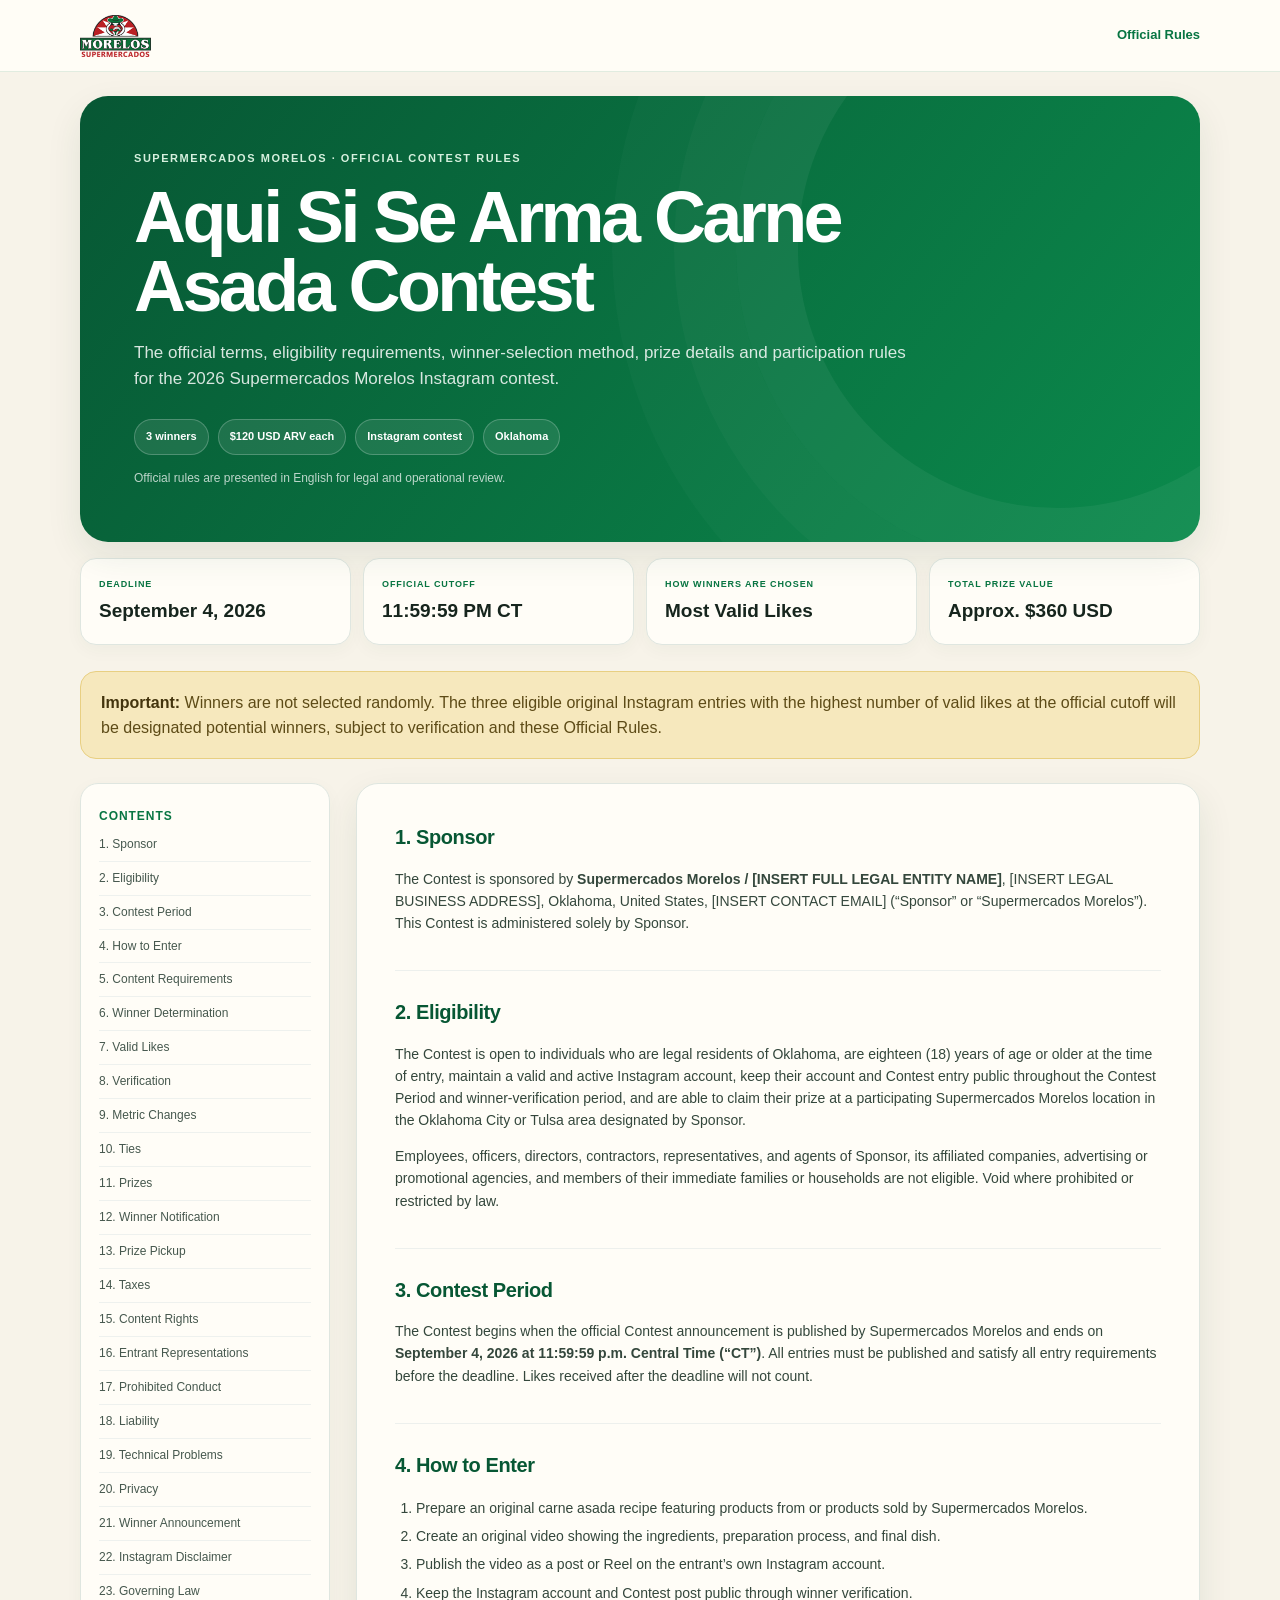
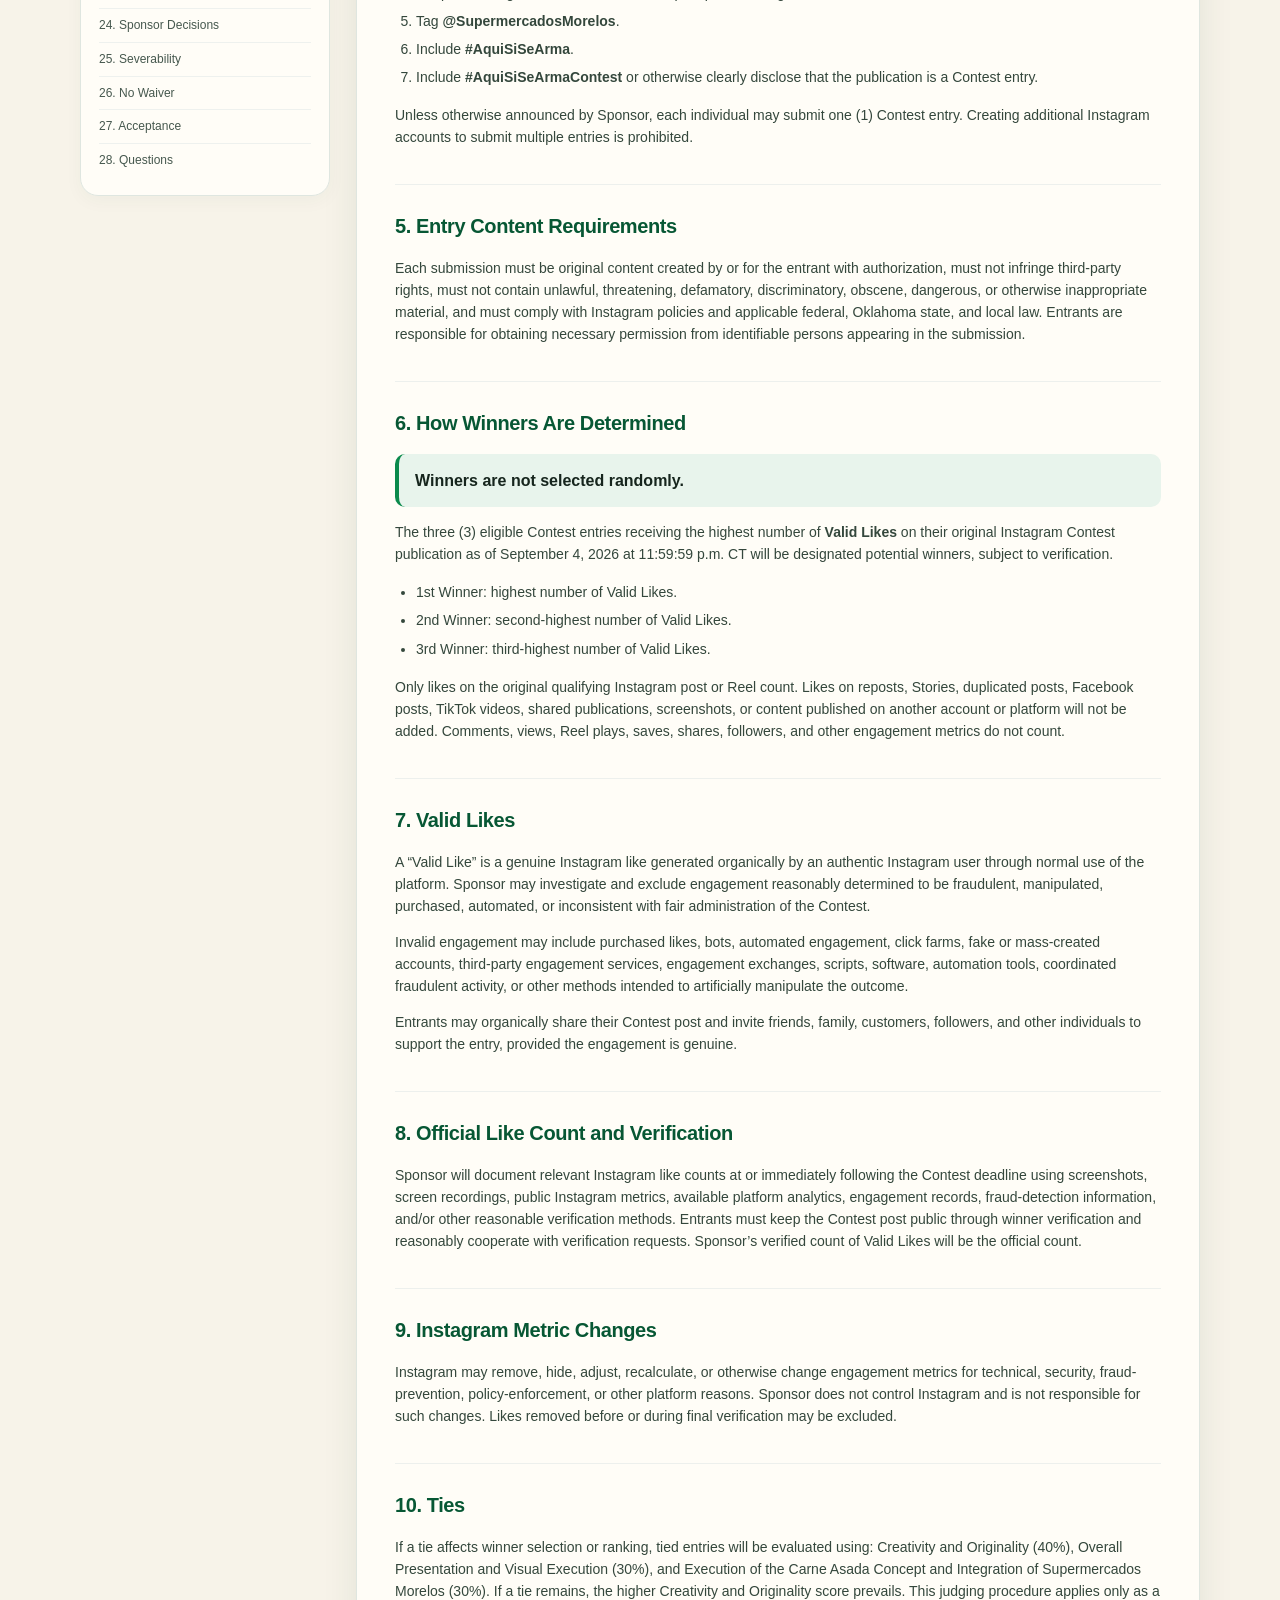
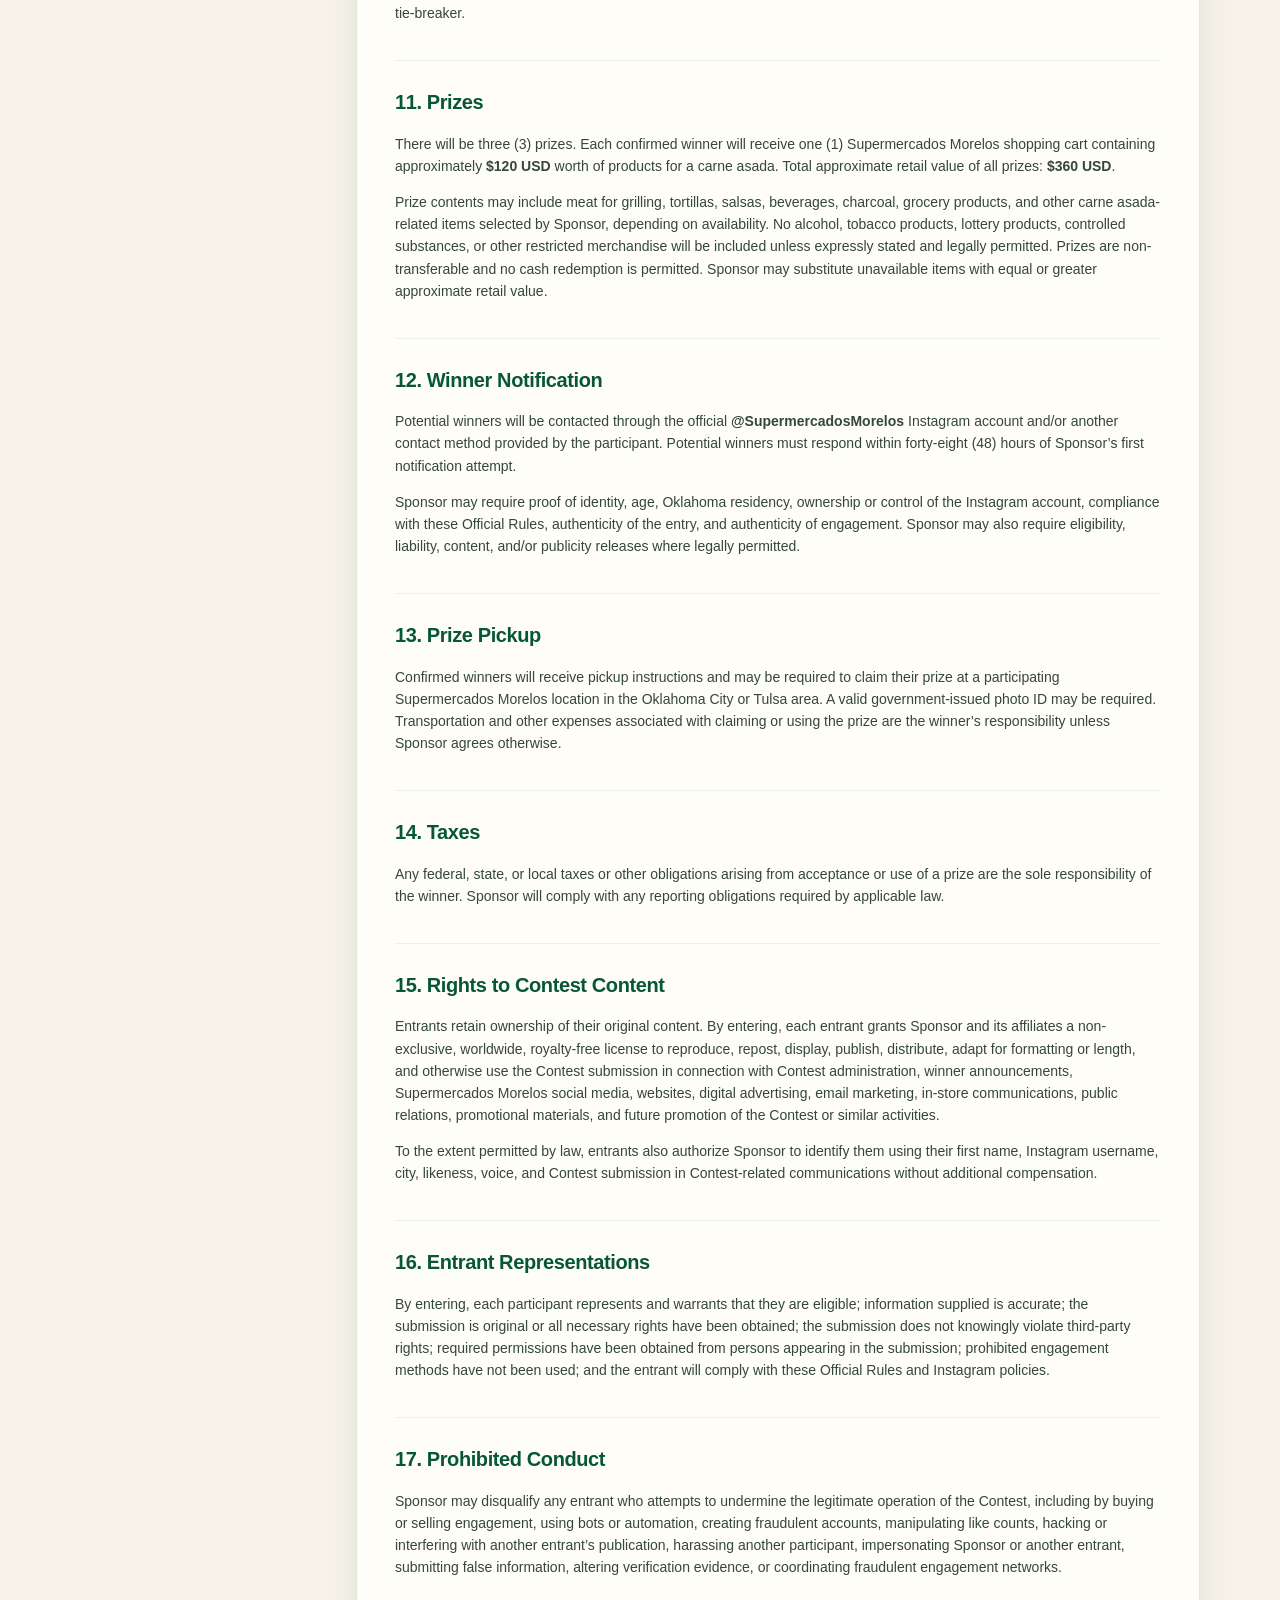
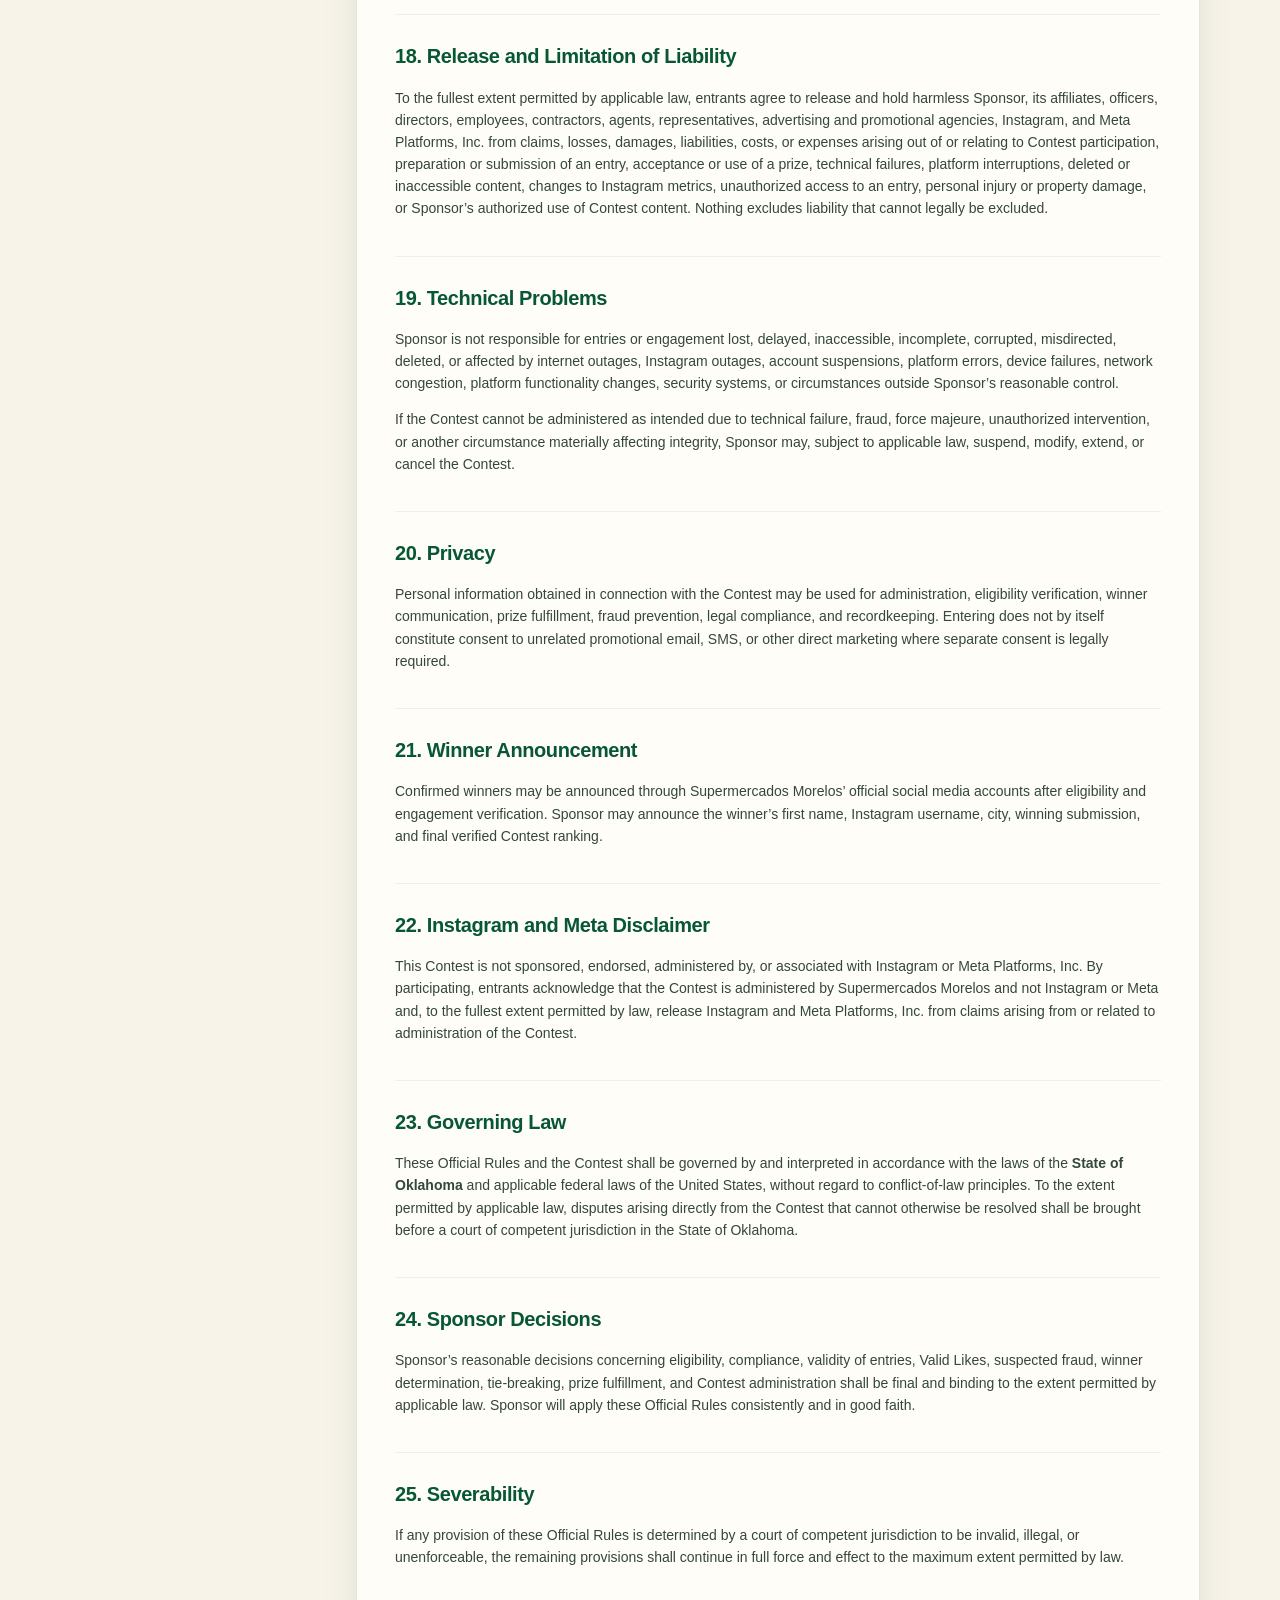
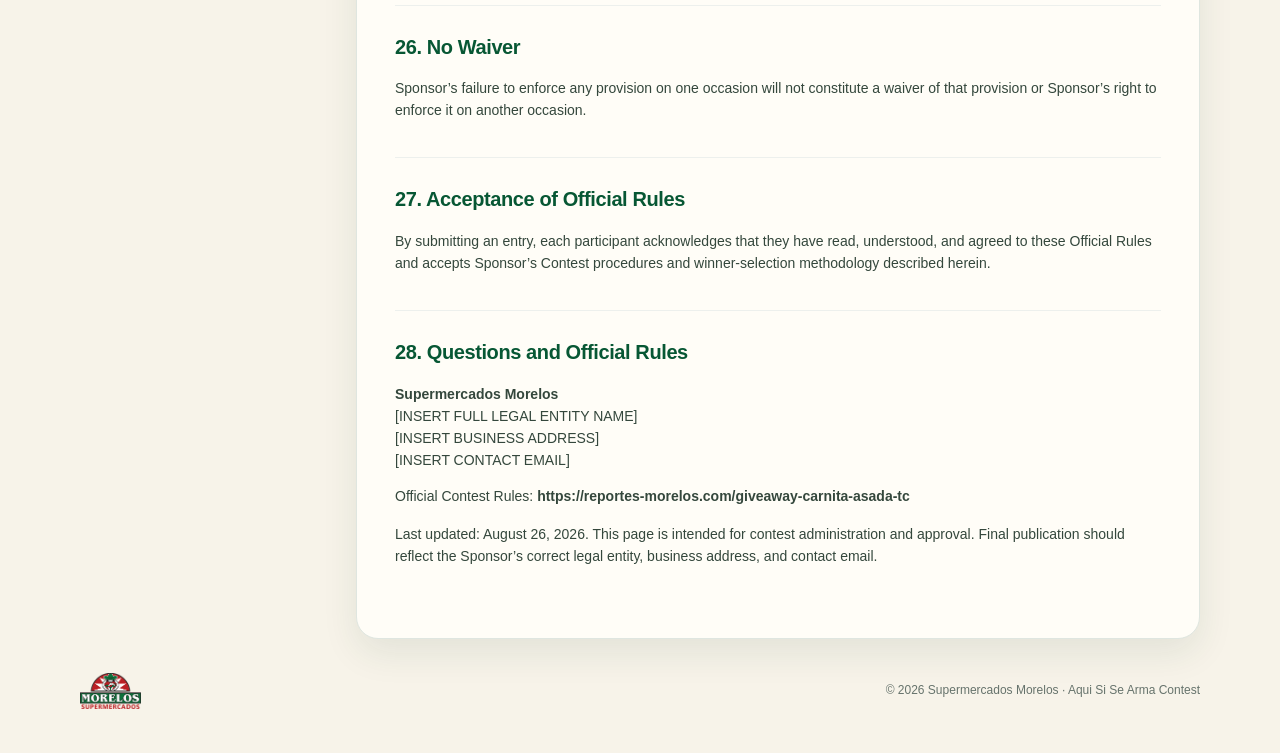
==== morelos-reporte_online-mayo-julio-2026/giveaway-carnita-asada-tc/index.html @ ca689086 "Add carnita asada contest official rules landing page" ====
<!doctype html>
<html lang="en">
<head>
  <meta charset="utf-8" />
  <meta name="viewport" content="width=device-width, initial-scale=1" />
  <meta name="description" content="Official Rules for the Supermercados Morelos Aqui Si Se Arma Carne Asada Contest." />
  <title>Aqui Si Se Arma Contest - Official Rules | Supermercados Morelos</title>
  <link rel="icon" href="../assets/morelos-logo.png" type="image/png" />
  <style>
    :root{--g950:#073c28;--g900:#075734;--g800:#087542;--g700:#0b8a4c;--g100:#e8f4ec;--mustard:#d8a625;--cream:#f7f3e9;--paper:#fffdf7;--ink:#16251d;--muted:#66736c;--line:#dfe6e0;--shadow:0 14px 36px rgba(17,64,39,.09);--sans:Inter,ui-sans-serif,-apple-system,BlinkMacSystemFont,"Segoe UI",sans-serif}
    *{box-sizing:border-box}html{scroll-behavior:smooth}body{margin:0;background:var(--cream);color:var(--ink);font-family:var(--sans);line-height:1.58}.shell{width:min(1120px,calc(100% - 32px));margin:auto}.topbar{height:72px;display:flex;align-items:center;justify-content:space-between;position:sticky;top:0;z-index:20;background:rgba(255,253,247,.95);backdrop-filter:blur(14px);border-bottom:1px solid rgba(8,117,66,.12)}.brand img{height:42px;width:auto;display:block}.toplink{font-size:13px;font-weight:800;color:var(--g800);text-decoration:none}.hero{margin-top:24px;border-radius:28px;background:linear-gradient(128deg,var(--g900),var(--g700));color:#fff;padding:54px;position:relative;overflow:hidden;box-shadow:var(--shadow)}.hero:after{content:"";position:absolute;width:520px;height:520px;right:-180px;top:-170px;border-radius:50%;border:62px solid rgba(255,255,255,.05);box-shadow:0 0 0 62px rgba(255,255,255,.025),0 0 0 124px rgba(255,255,255,.018)}.hero>*{position:relative;z-index:2}.eyebrow{font-size:11px;letter-spacing:.14em;text-transform:uppercase;font-weight:900;color:#d6f0de}.hero h1{font-size:clamp(40px,6vw,72px);line-height:.96;letter-spacing:-.05em;margin:16px 0 18px;max-width:850px}.hero p{max-width:780px;font-size:17px;color:rgba(255,255,255,.84);margin:0}.pillrow{display:flex;flex-wrap:wrap;gap:9px;margin-top:26px}.pill{padding:8px 11px;border:1px solid rgba(255,255,255,.22);background:rgba(255,255,255,.09);border-radius:999px;font-size:11px;font-weight:800}.summary{display:grid;grid-template-columns:repeat(4,1fr);gap:12px;margin:16px 0 26px}.summary-card{background:var(--paper);border:1px solid var(--line);border-radius:16px;padding:18px;box-shadow:0 5px 18px rgba(17,64,39,.04)}.summary-card span{display:block;font-size:9px;text-transform:uppercase;letter-spacing:.1em;font-weight:900;color:var(--g800)}.summary-card b{display:block;font-size:19px;margin-top:5px}.notice{background:#f6e8bd;border:1px solid #e8cf82;border-radius:16px;padding:18px 20px;margin-bottom:24px;color:#5d4b17}.notice b{color:#43340d}.layout{display:grid;grid-template-columns:250px minmax(0,1fr);gap:26px;align-items:start}.toc{position:sticky;top:92px;background:var(--paper);border:1px solid var(--line);border-radius:18px;padding:18px;box-shadow:0 5px 18px rgba(17,64,39,.04)}.toc strong{font-size:12px;text-transform:uppercase;letter-spacing:.08em;color:var(--g800)}.toc a{display:block;text-decoration:none;color:#46584e;font-size:12px;padding:7px 0;border-bottom:1px solid #eef1ee}.toc a:last-child{border-bottom:0}.rules{background:var(--paper);border:1px solid var(--line);border-radius:22px;padding:34px 38px;box-shadow:var(--shadow)}.rules section{scroll-margin-top:96px;padding:4px 0 22px;border-bottom:1px solid #edf0ed;margin-bottom:22px}.rules section:last-child{border-bottom:0;margin-bottom:0}.rules h2{font-size:20px;letter-spacing:-.02em;margin:0 0 10px;color:var(--g900)}.rules p,.rules li{font-size:14px;color:#34473c}.rules ul,.rules ol{padding-left:21px}.rules li{margin:6px 0}.callout{background:var(--g100);border-left:4px solid var(--g700);border-radius:10px;padding:14px 16px;margin:14px 0;font-weight:700}.footer{padding:34px 0 44px;display:flex;justify-content:space-between;gap:20px;align-items:center;color:var(--muted);font-size:12px}.footer img{height:36px}.legal-note{font-size:11px;color:var(--muted);margin-top:16px}.lang-note{font-size:12px;color:rgba(255,255,255,.73);margin-top:14px}
    @media(max-width:860px){.summary{grid-template-columns:1fr 1fr}.layout{grid-template-columns:1fr}.toc{position:relative;top:auto}.hero{padding:38px 28px}.rules{padding:26px 22px}}
    @media(max-width:560px){.shell{width:min(100% - 20px,1120px)}.topbar{height:64px}.brand img{height:35px}.toplink{font-size:11px}.hero{margin-top:12px;border-radius:20px;padding:30px 22px}.hero h1{font-size:42px}.hero p{font-size:15px}.summary{grid-template-columns:1fr}.rules{border-radius:16px;padding:22px 18px}.rules h2{font-size:18px}.footer{align-items:flex-start;flex-direction:column}}
  </style>
</head>
<body>
  <header class="topbar"><div class="shell" style="display:flex;align-items:center;justify-content:space-between"><a class="brand" href="#top"><img src="../assets/morelos-logo.png" alt="Supermercados Morelos" /></a><a class="toplink" href="#official-rules">Official Rules</a></div></header>
  <main id="top" class="shell">
    <section class="hero">
      <div class="eyebrow">Supermercados Morelos · Official Contest Rules</div>
      <h1>Aqui Si Se Arma Carne Asada Contest</h1>
      <p>The official terms, eligibility requirements, winner-selection method, prize details and participation rules for the 2026 Supermercados Morelos Instagram contest.</p>
      <div class="pillrow"><span class="pill">3 winners</span><span class="pill">$120 USD ARV each</span><span class="pill">Instagram contest</span><span class="pill">Oklahoma</span></div>
      <div class="lang-note">Official rules are presented in English for legal and operational review.</div>
    </section>

    <section class="summary" aria-label="Contest at a glance">
      <div class="summary-card"><span>Deadline</span><b>September 4, 2026</b></div>
      <div class="summary-card"><span>Official Cutoff</span><b>11:59:59 PM CT</b></div>
      <div class="summary-card"><span>How Winners Are Chosen</span><b>Most Valid Likes</b></div>
      <div class="summary-card"><span>Total Prize Value</span><b>Approx. $360 USD</b></div>
    </section>

    <div class="notice"><b>Important:</b> Winners are not selected randomly. The three eligible original Instagram entries with the highest number of valid likes at the official cutoff will be designated potential winners, subject to verification and these Official Rules.</div>

    <div class="layout" id="official-rules">
      <aside class="toc"><strong>Contents</strong><a href="#s1">1. Sponsor</a><a href="#s2">2. Eligibility</a><a href="#s3">3. Contest Period</a><a href="#s4">4. How to Enter</a><a href="#s5">5. Content Requirements</a><a href="#s6">6. Winner Determination</a><a href="#s7">7. Valid Likes</a><a href="#s8">8. Verification</a><a href="#s9">9. Metric Changes</a><a href="#s10">10. Ties</a><a href="#s11">11. Prizes</a><a href="#s12">12. Winner Notification</a><a href="#s13">13. Prize Pickup</a><a href="#s14">14. Taxes</a><a href="#s15">15. Content Rights</a><a href="#s16">16. Entrant Representations</a><a href="#s17">17. Prohibited Conduct</a><a href="#s18">18. Liability</a><a href="#s19">19. Technical Problems</a><a href="#s20">20. Privacy</a><a href="#s21">21. Winner Announcement</a><a href="#s22">22. Instagram Disclaimer</a><a href="#s23">23. Governing Law</a><a href="#s24">24. Sponsor Decisions</a><a href="#s25">25. Severability</a><a href="#s26">26. No Waiver</a><a href="#s27">27. Acceptance</a><a href="#s28">28. Questions</a></aside>
      <article class="rules">
        <section id="s1"><h2>1. Sponsor</h2><p>The Contest is sponsored by <strong>Supermercados Morelos / [INSERT FULL LEGAL ENTITY NAME]</strong>, [INSERT LEGAL BUSINESS ADDRESS], Oklahoma, United States, [INSERT CONTACT EMAIL] (“Sponsor” or “Supermercados Morelos”). This Contest is administered solely by Sponsor.</p></section>
        <section id="s2"><h2>2. Eligibility</h2><p>The Contest is open to individuals who are legal residents of Oklahoma, are eighteen (18) years of age or older at the time of entry, maintain a valid and active Instagram account, keep their account and Contest entry public throughout the Contest Period and winner-verification period, and are able to claim their prize at a participating Supermercados Morelos location in the Oklahoma City or Tulsa area designated by Sponsor.</p><p>Employees, officers, directors, contractors, representatives, and agents of Sponsor, its affiliated companies, advertising or promotional agencies, and members of their immediate families or households are not eligible. Void where prohibited or restricted by law.</p></section>
        <section id="s3"><h2>3. Contest Period</h2><p>The Contest begins when the official Contest announcement is published by Supermercados Morelos and ends on <strong>September 4, 2026 at 11:59:59 p.m. Central Time (“CT”)</strong>. All entries must be published and satisfy all entry requirements before the deadline. Likes received after the deadline will not count.</p></section>
        <section id="s4"><h2>4. How to Enter</h2><ol><li>Prepare an original carne asada recipe featuring products from or products sold by Supermercados Morelos.</li><li>Create an original video showing the ingredients, preparation process, and final dish.</li><li>Publish the video as a post or Reel on the entrant’s own Instagram account.</li><li>Keep the Instagram account and Contest post public through winner verification.</li><li>Tag <strong>@SupermercadosMorelos</strong>.</li><li>Include <strong>#AquiSiSeArma</strong>.</li><li>Include <strong>#AquiSiSeArmaContest</strong> or otherwise clearly disclose that the publication is a Contest entry.</li></ol><p>Unless otherwise announced by Sponsor, each individual may submit one (1) Contest entry. Creating additional Instagram accounts to submit multiple entries is prohibited.</p></section>
        <section id="s5"><h2>5. Entry Content Requirements</h2><p>Each submission must be original content created by or for the entrant with authorization, must not infringe third-party rights, must not contain unlawful, threatening, defamatory, discriminatory, obscene, dangerous, or otherwise inappropriate material, and must comply with Instagram policies and applicable federal, Oklahoma state, and local law. Entrants are responsible for obtaining necessary permission from identifiable persons appearing in the submission.</p></section>
        <section id="s6"><h2>6. How Winners Are Determined</h2><div class="callout">Winners are not selected randomly.</div><p>The three (3) eligible Contest entries receiving the highest number of <strong>Valid Likes</strong> on their original Instagram Contest publication as of September 4, 2026 at 11:59:59 p.m. CT will be designated potential winners, subject to verification.</p><ul><li>1st Winner: highest number of Valid Likes.</li><li>2nd Winner: second-highest number of Valid Likes.</li><li>3rd Winner: third-highest number of Valid Likes.</li></ul><p>Only likes on the original qualifying Instagram post or Reel count. Likes on reposts, Stories, duplicated posts, Facebook posts, TikTok videos, shared publications, screenshots, or content published on another account or platform will not be added. Comments, views, Reel plays, saves, shares, followers, and other engagement metrics do not count.</p></section>
        <section id="s7"><h2>7. Valid Likes</h2><p>A “Valid Like” is a genuine Instagram like generated organically by an authentic Instagram user through normal use of the platform. Sponsor may investigate and exclude engagement reasonably determined to be fraudulent, manipulated, purchased, automated, or inconsistent with fair administration of the Contest.</p><p>Invalid engagement may include purchased likes, bots, automated engagement, click farms, fake or mass-created accounts, third-party engagement services, engagement exchanges, scripts, software, automation tools, coordinated fraudulent activity, or other methods intended to artificially manipulate the outcome.</p><p>Entrants may organically share their Contest post and invite friends, family, customers, followers, and other individuals to support the entry, provided the engagement is genuine.</p></section>
        <section id="s8"><h2>8. Official Like Count and Verification</h2><p>Sponsor will document relevant Instagram like counts at or immediately following the Contest deadline using screenshots, screen recordings, public Instagram metrics, available platform analytics, engagement records, fraud-detection information, and/or other reasonable verification methods. Entrants must keep the Contest post public through winner verification and reasonably cooperate with verification requests. Sponsor’s verified count of Valid Likes will be the official count.</p></section>
        <section id="s9"><h2>9. Instagram Metric Changes</h2><p>Instagram may remove, hide, adjust, recalculate, or otherwise change engagement metrics for technical, security, fraud-prevention, policy-enforcement, or other platform reasons. Sponsor does not control Instagram and is not responsible for such changes. Likes removed before or during final verification may be excluded.</p></section>
        <section id="s10"><h2>10. Ties</h2><p>If a tie affects winner selection or ranking, tied entries will be evaluated using: Creativity and Originality (40%), Overall Presentation and Visual Execution (30%), and Execution of the Carne Asada Concept and Integration of Supermercados Morelos (30%). If a tie remains, the higher Creativity and Originality score prevails. This judging procedure applies only as a tie-breaker.</p></section>
        <section id="s11"><h2>11. Prizes</h2><p>There will be three (3) prizes. Each confirmed winner will receive one (1) Supermercados Morelos shopping cart containing approximately <strong>$120 USD</strong> worth of products for a carne asada. Total approximate retail value of all prizes: <strong>$360 USD</strong>.</p><p>Prize contents may include meat for grilling, tortillas, salsas, beverages, charcoal, grocery products, and other carne asada-related items selected by Sponsor, depending on availability. No alcohol, tobacco products, lottery products, controlled substances, or other restricted merchandise will be included unless expressly stated and legally permitted. Prizes are non-transferable and no cash redemption is permitted. Sponsor may substitute unavailable items with equal or greater approximate retail value.</p></section>
        <section id="s12"><h2>12. Winner Notification</h2><p>Potential winners will be contacted through the official <strong>@SupermercadosMorelos</strong> Instagram account and/or another contact method provided by the participant. Potential winners must respond within forty-eight (48) hours of Sponsor’s first notification attempt.</p><p>Sponsor may require proof of identity, age, Oklahoma residency, ownership or control of the Instagram account, compliance with these Official Rules, authenticity of the entry, and authenticity of engagement. Sponsor may also require eligibility, liability, content, and/or publicity releases where legally permitted.</p></section>
        <section id="s13"><h2>13. Prize Pickup</h2><p>Confirmed winners will receive pickup instructions and may be required to claim their prize at a participating Supermercados Morelos location in the Oklahoma City or Tulsa area. A valid government-issued photo ID may be required. Transportation and other expenses associated with claiming or using the prize are the winner’s responsibility unless Sponsor agrees otherwise.</p></section>
        <section id="s14"><h2>14. Taxes</h2><p>Any federal, state, or local taxes or other obligations arising from acceptance or use of a prize are the sole responsibility of the winner. Sponsor will comply with any reporting obligations required by applicable law.</p></section>
        <section id="s15"><h2>15. Rights to Contest Content</h2><p>Entrants retain ownership of their original content. By entering, each entrant grants Sponsor and its affiliates a non-exclusive, worldwide, royalty-free license to reproduce, repost, display, publish, distribute, adapt for formatting or length, and otherwise use the Contest submission in connection with Contest administration, winner announcements, Supermercados Morelos social media, websites, digital advertising, email marketing, in-store communications, public relations, promotional materials, and future promotion of the Contest or similar activities.</p><p>To the extent permitted by law, entrants also authorize Sponsor to identify them using their first name, Instagram username, city, likeness, voice, and Contest submission in Contest-related communications without additional compensation.</p></section>
        <section id="s16"><h2>16. Entrant Representations</h2><p>By entering, each participant represents and warrants that they are eligible; information supplied is accurate; the submission is original or all necessary rights have been obtained; the submission does not knowingly violate third-party rights; required permissions have been obtained from persons appearing in the submission; prohibited engagement methods have not been used; and the entrant will comply with these Official Rules and Instagram policies.</p></section>
        <section id="s17"><h2>17. Prohibited Conduct</h2><p>Sponsor may disqualify any entrant who attempts to undermine the legitimate operation of the Contest, including by buying or selling engagement, using bots or automation, creating fraudulent accounts, manipulating like counts, hacking or interfering with another entrant’s publication, harassing another participant, impersonating Sponsor or another entrant, submitting false information, altering verification evidence, or coordinating fraudulent engagement networks.</p></section>
        <section id="s18"><h2>18. Release and Limitation of Liability</h2><p>To the fullest extent permitted by applicable law, entrants agree to release and hold harmless Sponsor, its affiliates, officers, directors, employees, contractors, agents, representatives, advertising and promotional agencies, Instagram, and Meta Platforms, Inc. from claims, losses, damages, liabilities, costs, or expenses arising out of or relating to Contest participation, preparation or submission of an entry, acceptance or use of a prize, technical failures, platform interruptions, deleted or inaccessible content, changes to Instagram metrics, unauthorized access to an entry, personal injury or property damage, or Sponsor’s authorized use of Contest content. Nothing excludes liability that cannot legally be excluded.</p></section>
        <section id="s19"><h2>19. Technical Problems</h2><p>Sponsor is not responsible for entries or engagement lost, delayed, inaccessible, incomplete, corrupted, misdirected, deleted, or affected by internet outages, Instagram outages, account suspensions, platform errors, device failures, network congestion, platform functionality changes, security systems, or circumstances outside Sponsor’s reasonable control.</p><p>If the Contest cannot be administered as intended due to technical failure, fraud, force majeure, unauthorized intervention, or another circumstance materially affecting integrity, Sponsor may, subject to applicable law, suspend, modify, extend, or cancel the Contest.</p></section>
        <section id="s20"><h2>20. Privacy</h2><p>Personal information obtained in connection with the Contest may be used for administration, eligibility verification, winner communication, prize fulfillment, fraud prevention, legal compliance, and recordkeeping. Entering does not by itself constitute consent to unrelated promotional email, SMS, or other direct marketing where separate consent is legally required.</p></section>
        <section id="s21"><h2>21. Winner Announcement</h2><p>Confirmed winners may be announced through Supermercados Morelos’ official social media accounts after eligibility and engagement verification. Sponsor may announce the winner’s first name, Instagram username, city, winning submission, and final verified Contest ranking.</p></section>
        <section id="s22"><h2>22. Instagram and Meta Disclaimer</h2><p>This Contest is not sponsored, endorsed, administered by, or associated with Instagram or Meta Platforms, Inc. By participating, entrants acknowledge that the Contest is administered by Supermercados Morelos and not Instagram or Meta and, to the fullest extent permitted by law, release Instagram and Meta Platforms, Inc. from claims arising from or related to administration of the Contest.</p></section>
        <section id="s23"><h2>23. Governing Law</h2><p>These Official Rules and the Contest shall be governed by and interpreted in accordance with the laws of the <strong>State of Oklahoma</strong> and applicable federal laws of the United States, without regard to conflict-of-law principles. To the extent permitted by applicable law, disputes arising directly from the Contest that cannot otherwise be resolved shall be brought before a court of competent jurisdiction in the State of Oklahoma.</p></section>
        <section id="s24"><h2>24. Sponsor Decisions</h2><p>Sponsor’s reasonable decisions concerning eligibility, compliance, validity of entries, Valid Likes, suspected fraud, winner determination, tie-breaking, prize fulfillment, and Contest administration shall be final and binding to the extent permitted by applicable law. Sponsor will apply these Official Rules consistently and in good faith.</p></section>
        <section id="s25"><h2>25. Severability</h2><p>If any provision of these Official Rules is determined by a court of competent jurisdiction to be invalid, illegal, or unenforceable, the remaining provisions shall continue in full force and effect to the maximum extent permitted by law.</p></section>
        <section id="s26"><h2>26. No Waiver</h2><p>Sponsor’s failure to enforce any provision on one occasion will not constitute a waiver of that provision or Sponsor’s right to enforce it on another occasion.</p></section>
        <section id="s27"><h2>27. Acceptance of Official Rules</h2><p>By submitting an entry, each participant acknowledges that they have read, understood, and agreed to these Official Rules and accepts Sponsor’s Contest procedures and winner-selection methodology described herein.</p></section>
        <section id="s28"><h2>28. Questions and Official Rules</h2><p><strong>Supermercados Morelos</strong><br>[INSERT FULL LEGAL ENTITY NAME]<br>[INSERT BUSINESS ADDRESS]<br>[INSERT CONTACT EMAIL]</p><p>Official Contest Rules: <strong>https://reportes-morelos.com/giveaway-carnita-asada-tc</strong></p><p class="legal-note">Last updated: August 26, 2026. This page is intended for contest administration and approval. Final publication should reflect the Sponsor’s correct legal entity, business address, and contact email.</p></section>
      </article>
    </div>
  </main>
  <footer class="footer shell"><img src="../assets/morelos-logo.png" alt="Supermercados Morelos" /><div>© 2026 Supermercados Morelos · Aqui Si Se Arma Contest</div></footer>
</body>
</html>
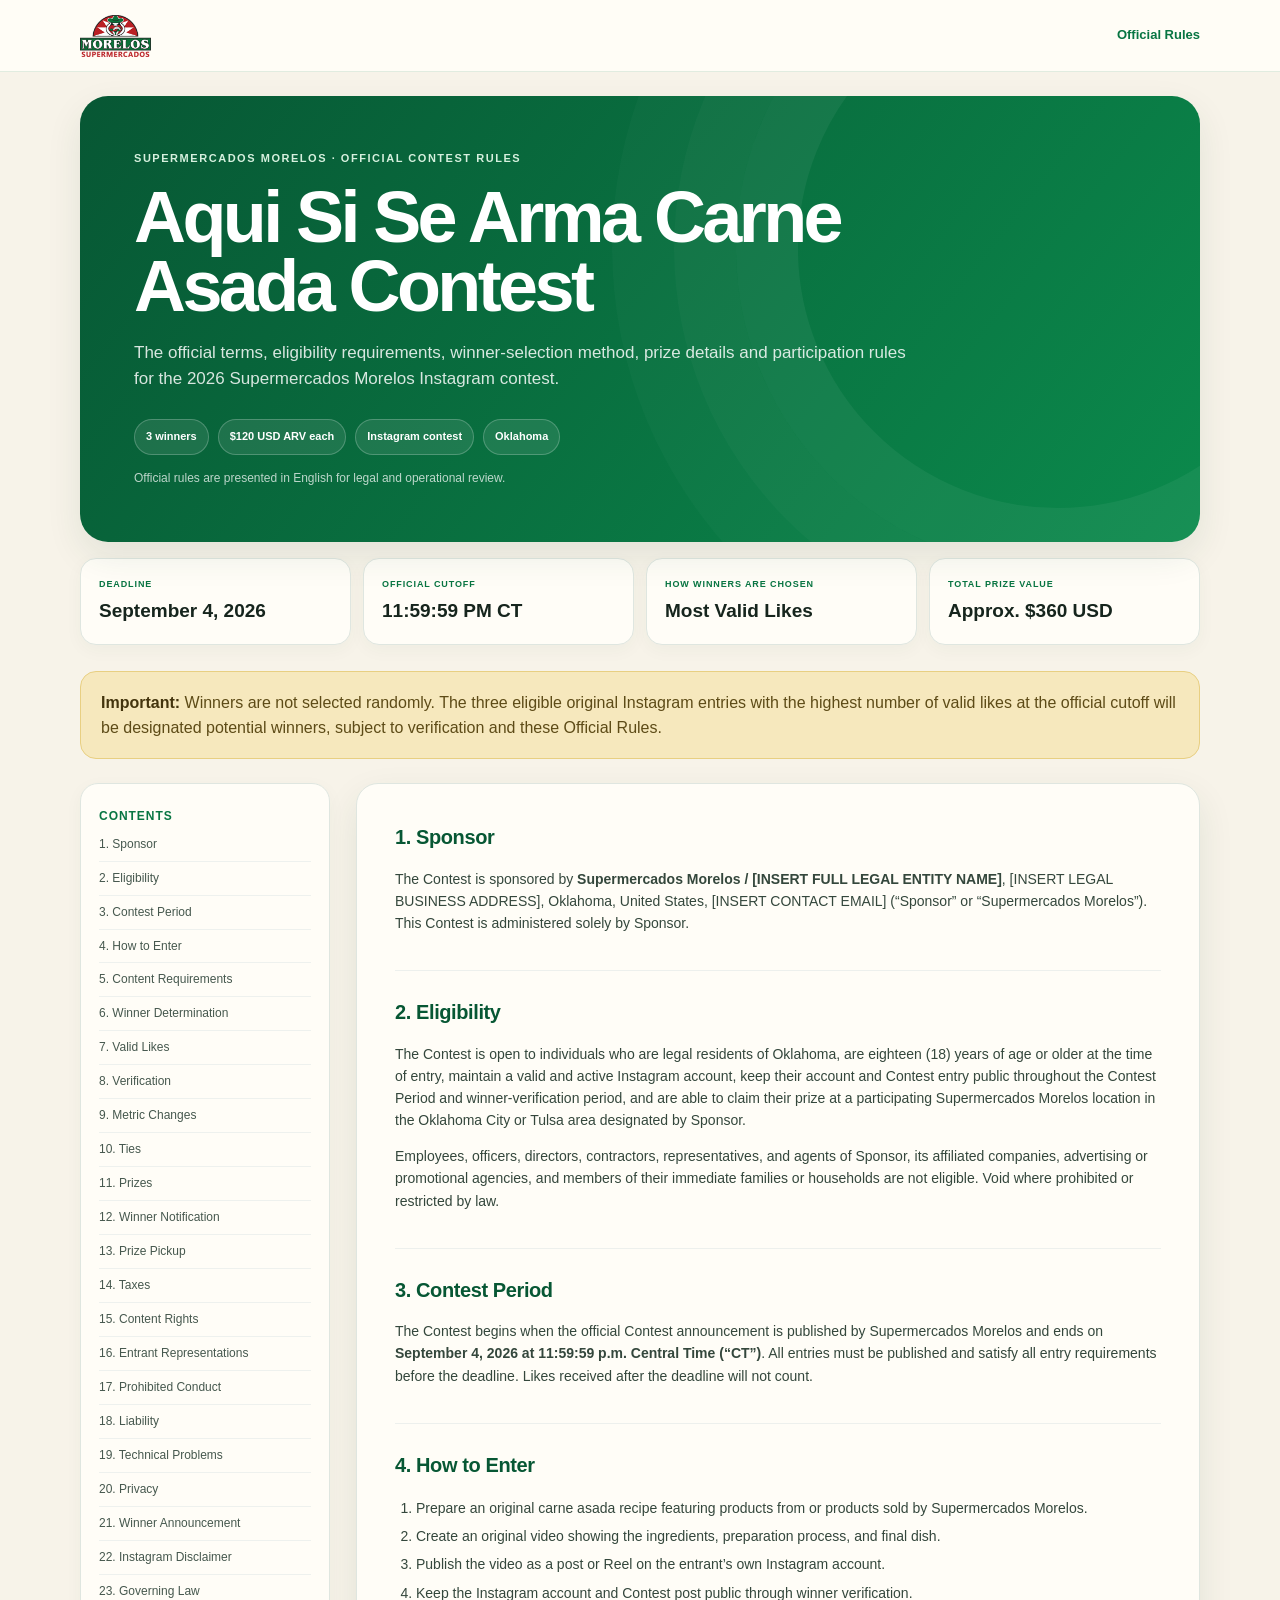
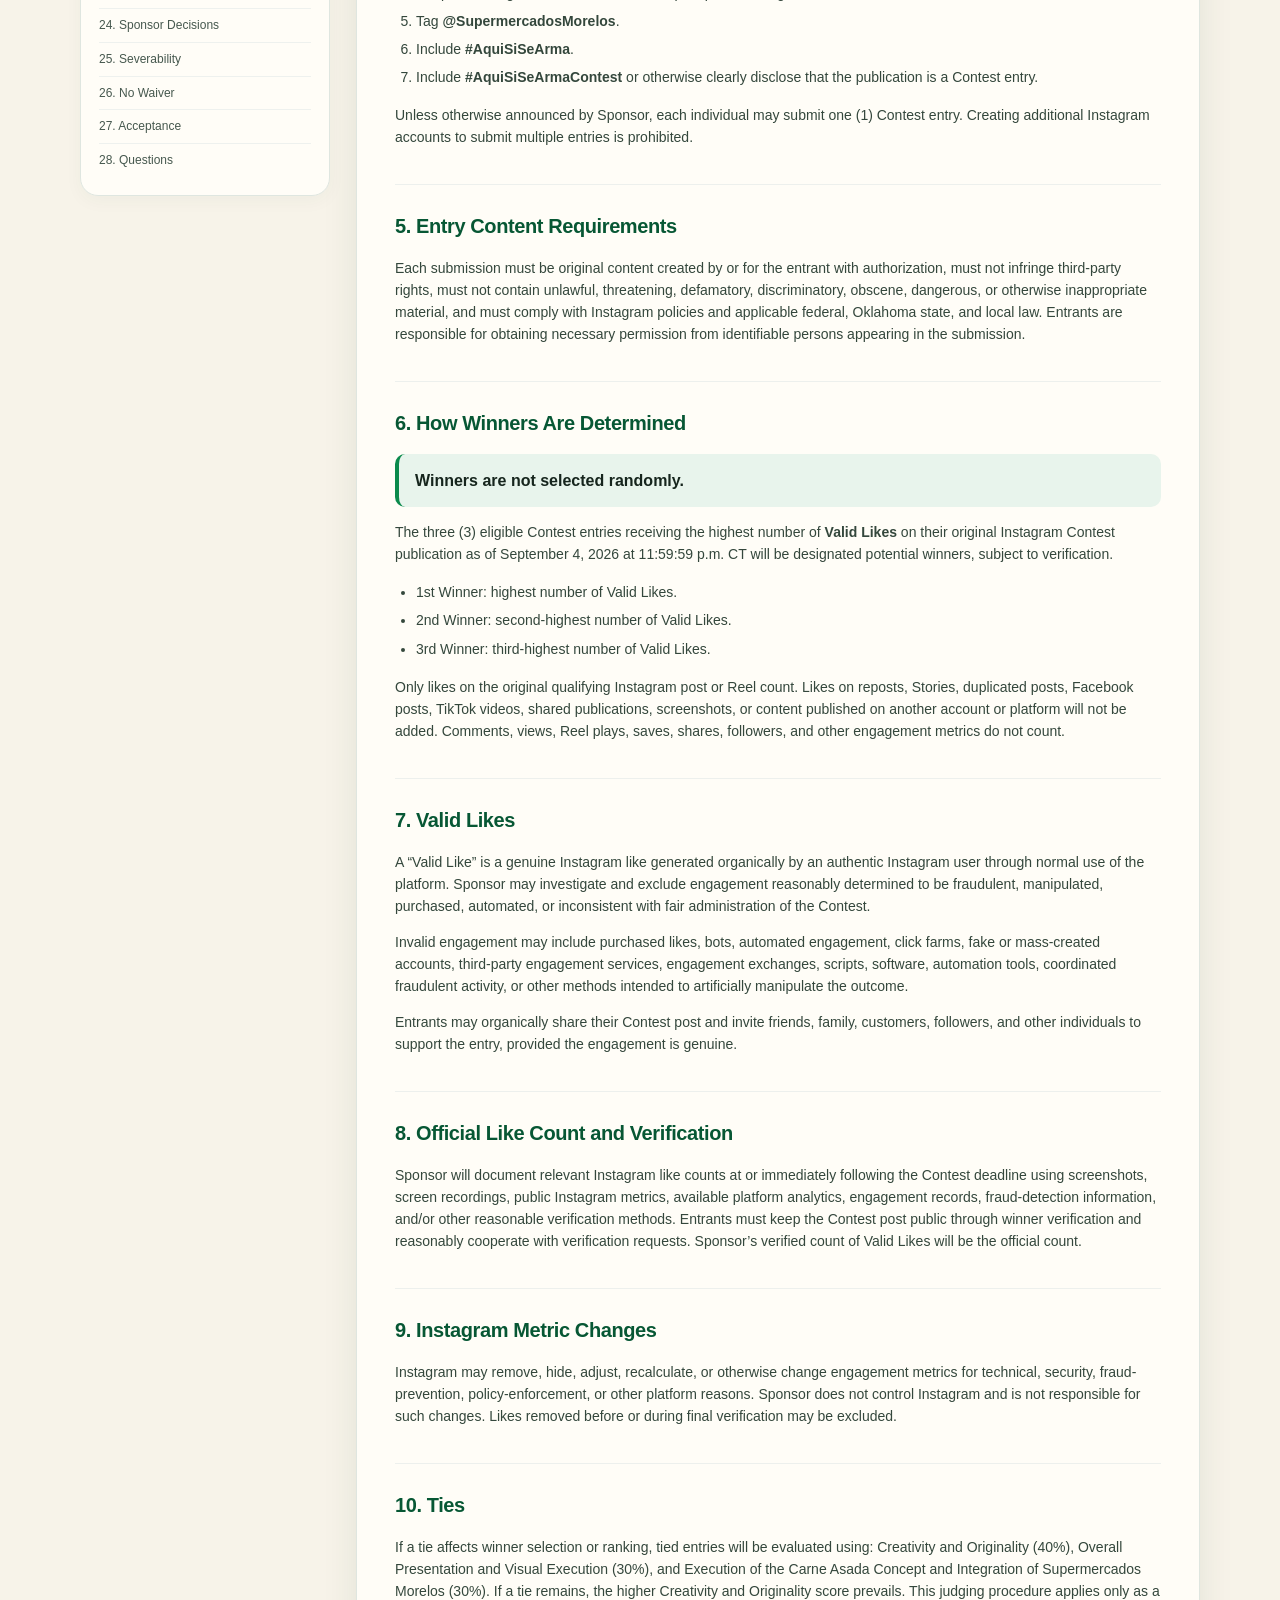
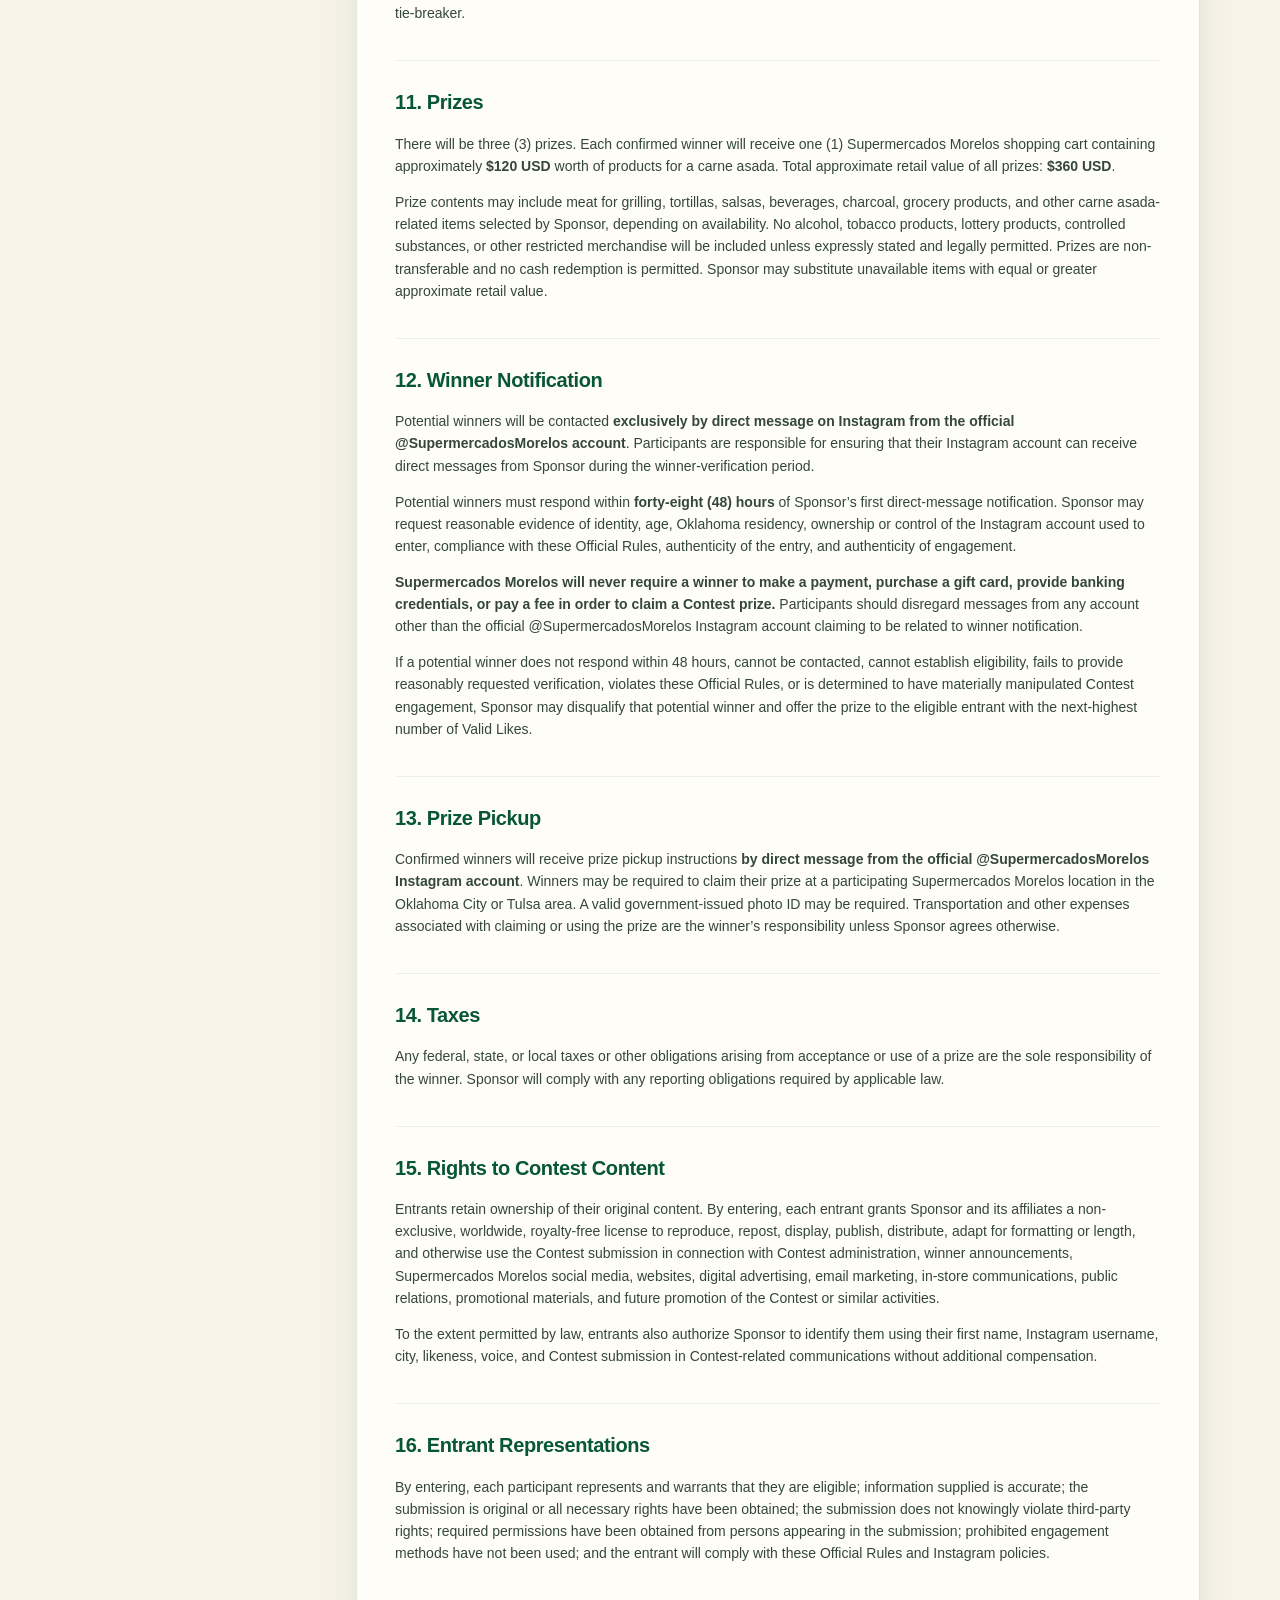
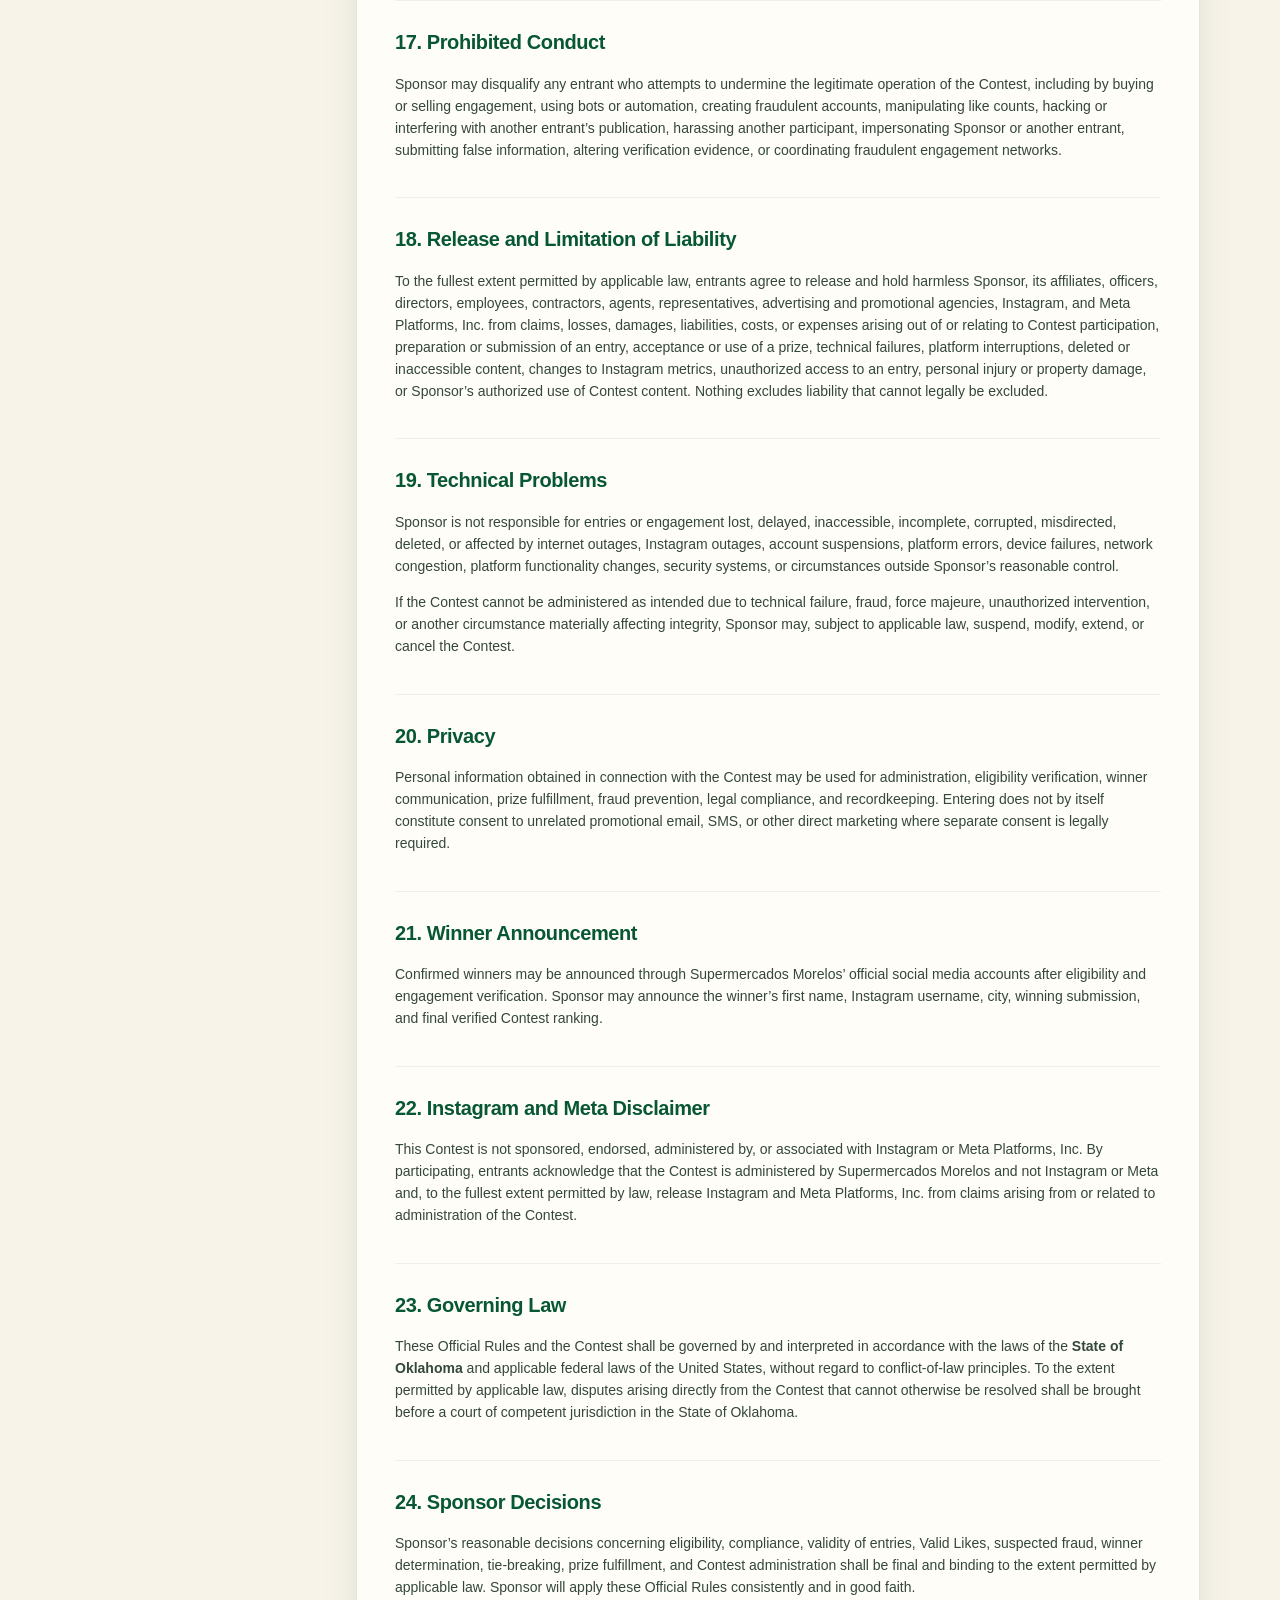
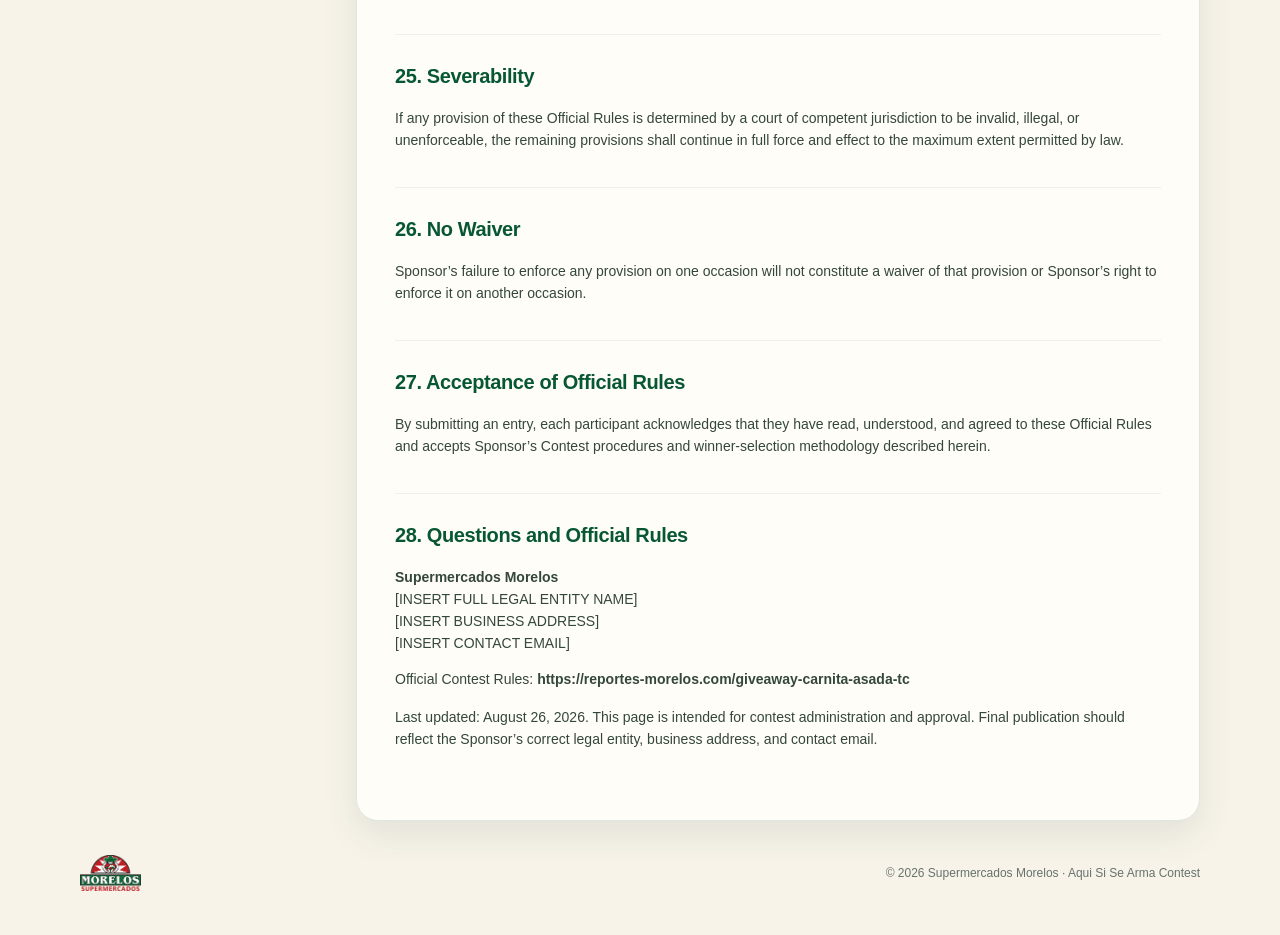
==== commit a57d506d: "Clarify Instagram DM winner notification process" ====
--- a/morelos-reporte_online-mayo-julio-2026/giveaway-carnita-asada-tc/index.html
+++ b/morelos-reporte_online-mayo-julio-2026/giveaway-carnita-asada-tc/index.html
@@ -47,8 +47,8 @@
         <section id="s9"><h2>9. Instagram Metric Changes</h2><p>Instagram may remove, hide, adjust, recalculate, or otherwise change engagement metrics for technical, security, fraud-prevention, policy-enforcement, or other platform reasons. Sponsor does not control Instagram and is not responsible for such changes. Likes removed before or during final verification may be excluded.</p></section>
         <section id="s10"><h2>10. Ties</h2><p>If a tie affects winner selection or ranking, tied entries will be evaluated using: Creativity and Originality (40%), Overall Presentation and Visual Execution (30%), and Execution of the Carne Asada Concept and Integration of Supermercados Morelos (30%). If a tie remains, the higher Creativity and Originality score prevails. This judging procedure applies only as a tie-breaker.</p></section>
         <section id="s11"><h2>11. Prizes</h2><p>There will be three (3) prizes. Each confirmed winner will receive one (1) Supermercados Morelos shopping cart containing approximately <strong>$120 USD</strong> worth of products for a carne asada. Total approximate retail value of all prizes: <strong>$360 USD</strong>.</p><p>Prize contents may include meat for grilling, tortillas, salsas, beverages, charcoal, grocery products, and other carne asada-related items selected by Sponsor, depending on availability. No alcohol, tobacco products, lottery products, controlled substances, or other restricted merchandise will be included unless expressly stated and legally permitted. Prizes are non-transferable and no cash redemption is permitted. Sponsor may substitute unavailable items with equal or greater approximate retail value.</p></section>
-        <section id="s12"><h2>12. Winner Notification</h2><p>Potential winners will be contacted through the official <strong>@SupermercadosMorelos</strong> Instagram account and/or another contact method provided by the participant. Potential winners must respond within forty-eight (48) hours of Sponsor’s first notification attempt.</p><p>Sponsor may require proof of identity, age, Oklahoma residency, ownership or control of the Instagram account, compliance with these Official Rules, authenticity of the entry, and authenticity of engagement. Sponsor may also require eligibility, liability, content, and/or publicity releases where legally permitted.</p></section>
-        <section id="s13"><h2>13. Prize Pickup</h2><p>Confirmed winners will receive pickup instructions and may be required to claim their prize at a participating Supermercados Morelos location in the Oklahoma City or Tulsa area. A valid government-issued photo ID may be required. Transportation and other expenses associated with claiming or using the prize are the winner’s responsibility unless Sponsor agrees otherwise.</p></section>
+        <section id="s12"><h2>12. Winner Notification</h2><p>Potential winners will be contacted <strong>exclusively by direct message on Instagram from the official @SupermercadosMorelos account</strong>. Participants are responsible for ensuring that their Instagram account can receive direct messages from Sponsor during the winner-verification period.</p><p>Potential winners must respond within <strong>forty-eight (48) hours</strong> of Sponsor’s first direct-message notification. Sponsor may request reasonable evidence of identity, age, Oklahoma residency, ownership or control of the Instagram account used to enter, compliance with these Official Rules, authenticity of the entry, and authenticity of engagement.</p><p><strong>Supermercados Morelos will never require a winner to make a payment, purchase a gift card, provide banking credentials, or pay a fee in order to claim a Contest prize.</strong> Participants should disregard messages from any account other than the official @SupermercadosMorelos Instagram account claiming to be related to winner notification.</p><p>If a potential winner does not respond within 48 hours, cannot be contacted, cannot establish eligibility, fails to provide reasonably requested verification, violates these Official Rules, or is determined to have materially manipulated Contest engagement, Sponsor may disqualify that potential winner and offer the prize to the eligible entrant with the next-highest number of Valid Likes.</p></section>
+        <section id="s13"><h2>13. Prize Pickup</h2><p>Confirmed winners will receive prize pickup instructions <strong>by direct message from the official @SupermercadosMorelos Instagram account</strong>. Winners may be required to claim their prize at a participating Supermercados Morelos location in the Oklahoma City or Tulsa area. A valid government-issued photo ID may be required. Transportation and other expenses associated with claiming or using the prize are the winner’s responsibility unless Sponsor agrees otherwise.</p></section>
         <section id="s14"><h2>14. Taxes</h2><p>Any federal, state, or local taxes or other obligations arising from acceptance or use of a prize are the sole responsibility of the winner. Sponsor will comply with any reporting obligations required by applicable law.</p></section>
         <section id="s15"><h2>15. Rights to Contest Content</h2><p>Entrants retain ownership of their original content. By entering, each entrant grants Sponsor and its affiliates a non-exclusive, worldwide, royalty-free license to reproduce, repost, display, publish, distribute, adapt for formatting or length, and otherwise use the Contest submission in connection with Contest administration, winner announcements, Supermercados Morelos social media, websites, digital advertising, email marketing, in-store communications, public relations, promotional materials, and future promotion of the Contest or similar activities.</p><p>To the extent permitted by law, entrants also authorize Sponsor to identify them using their first name, Instagram username, city, likeness, voice, and Contest submission in Contest-related communications without additional compensation.</p></section>
         <section id="s16"><h2>16. Entrant Representations</h2><p>By entering, each participant represents and warrants that they are eligible; information supplied is accurate; the submission is original or all necessary rights have been obtained; the submission does not knowingly violate third-party rights; required permissions have been obtained from persons appearing in the submission; prohibited engagement methods have not been used; and the entrant will comply with these Official Rules and Instagram policies.</p></section>
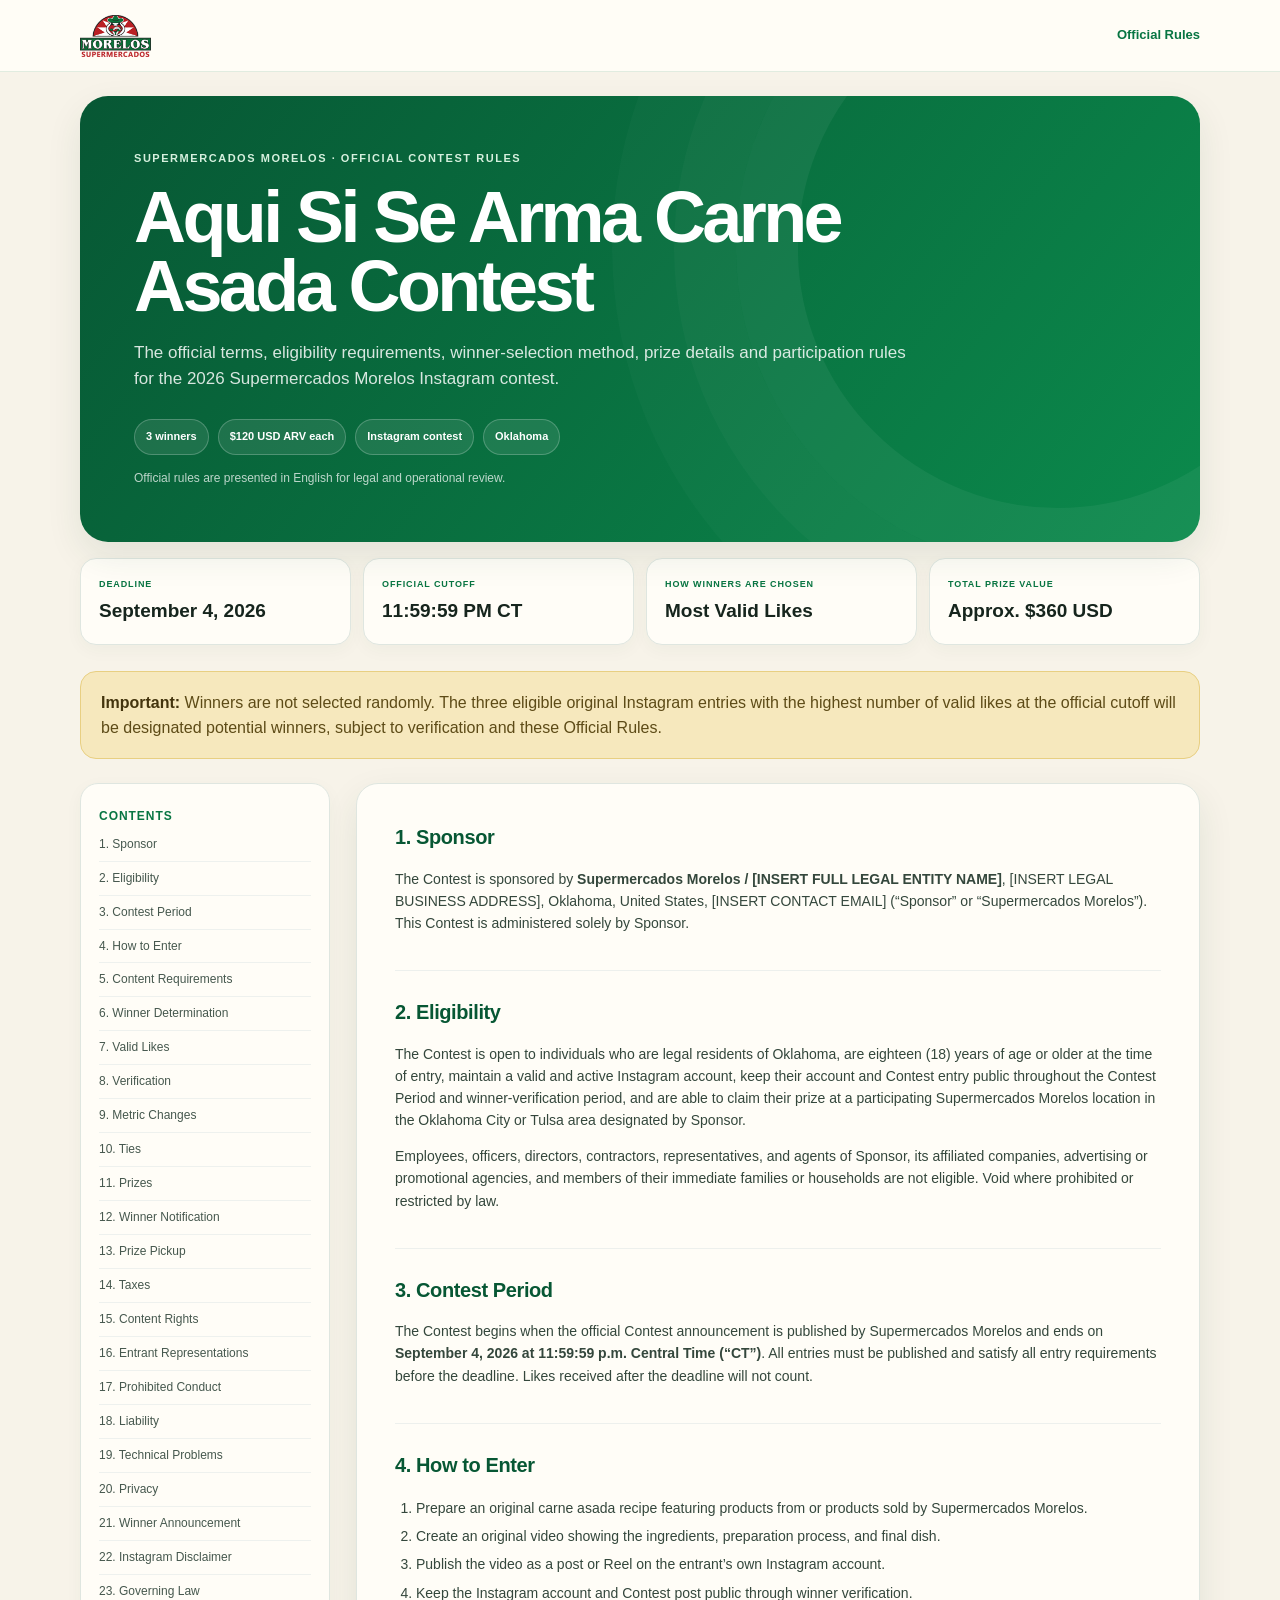
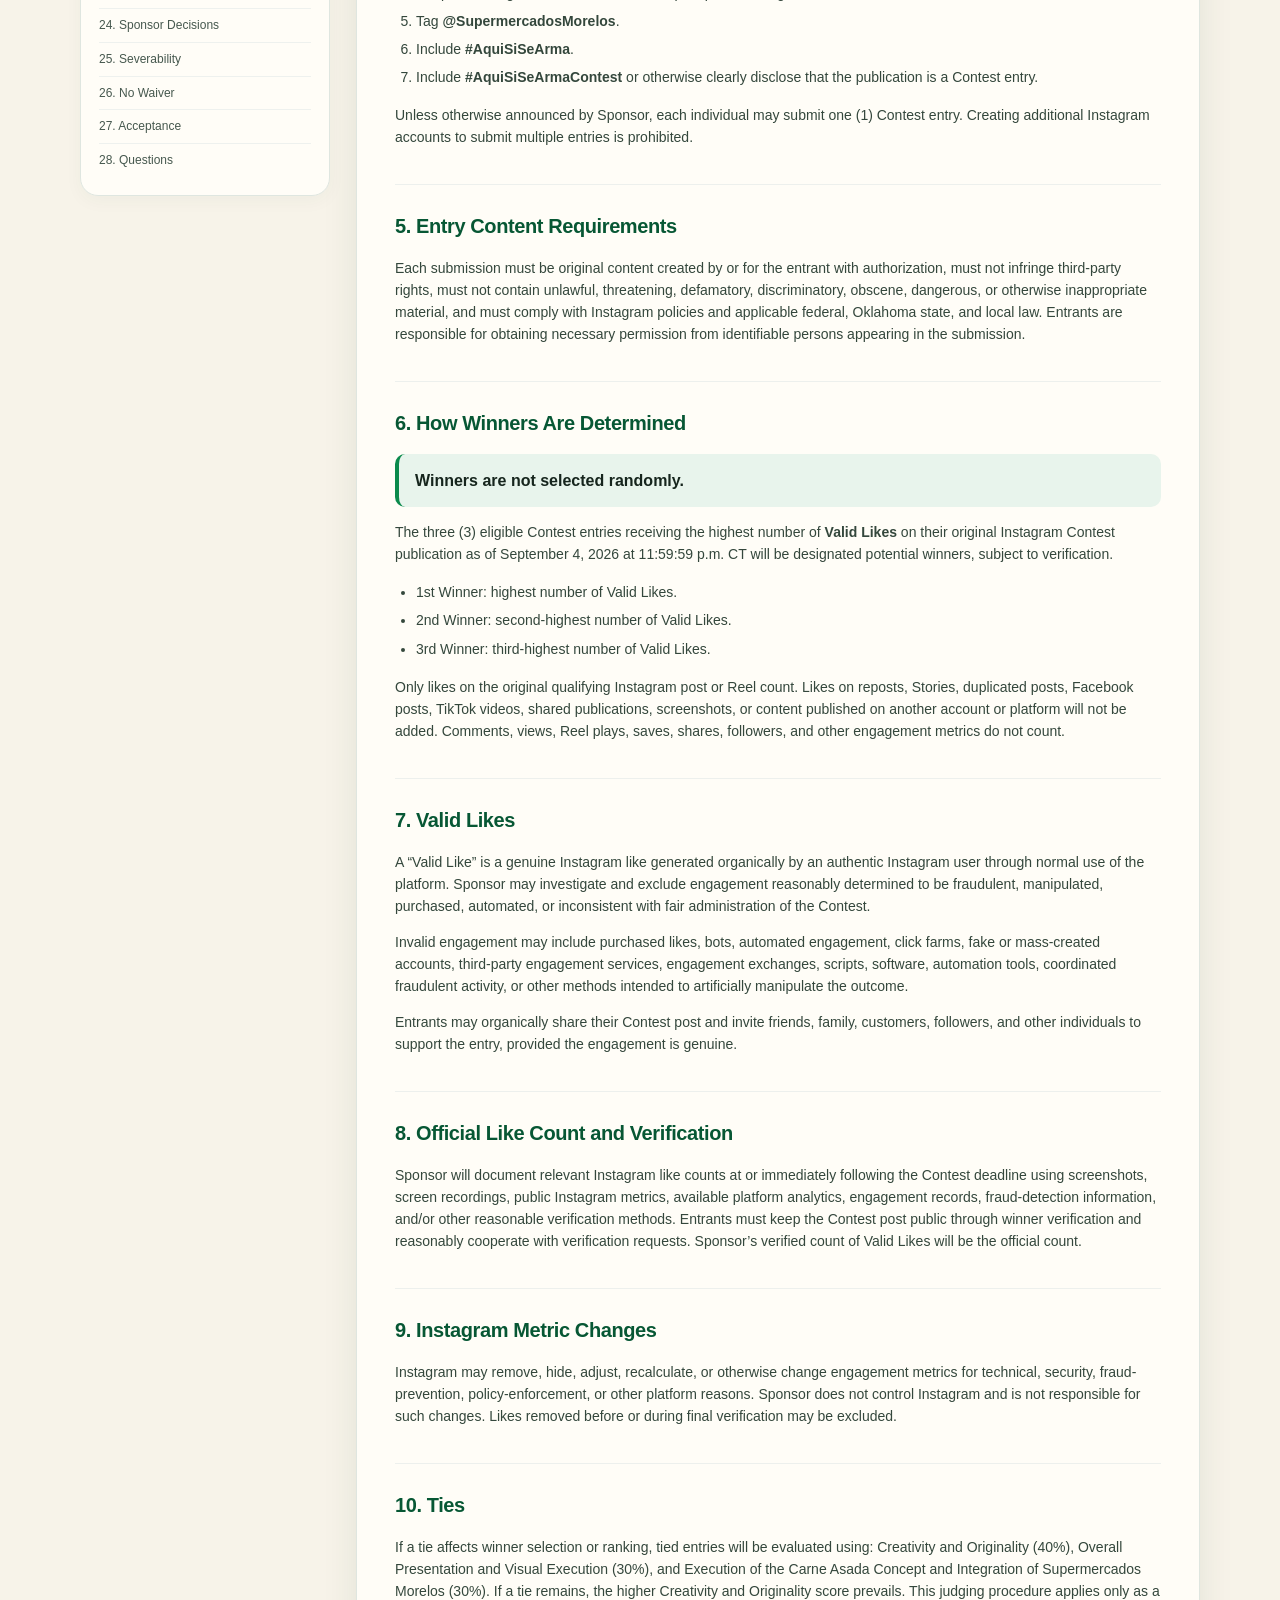
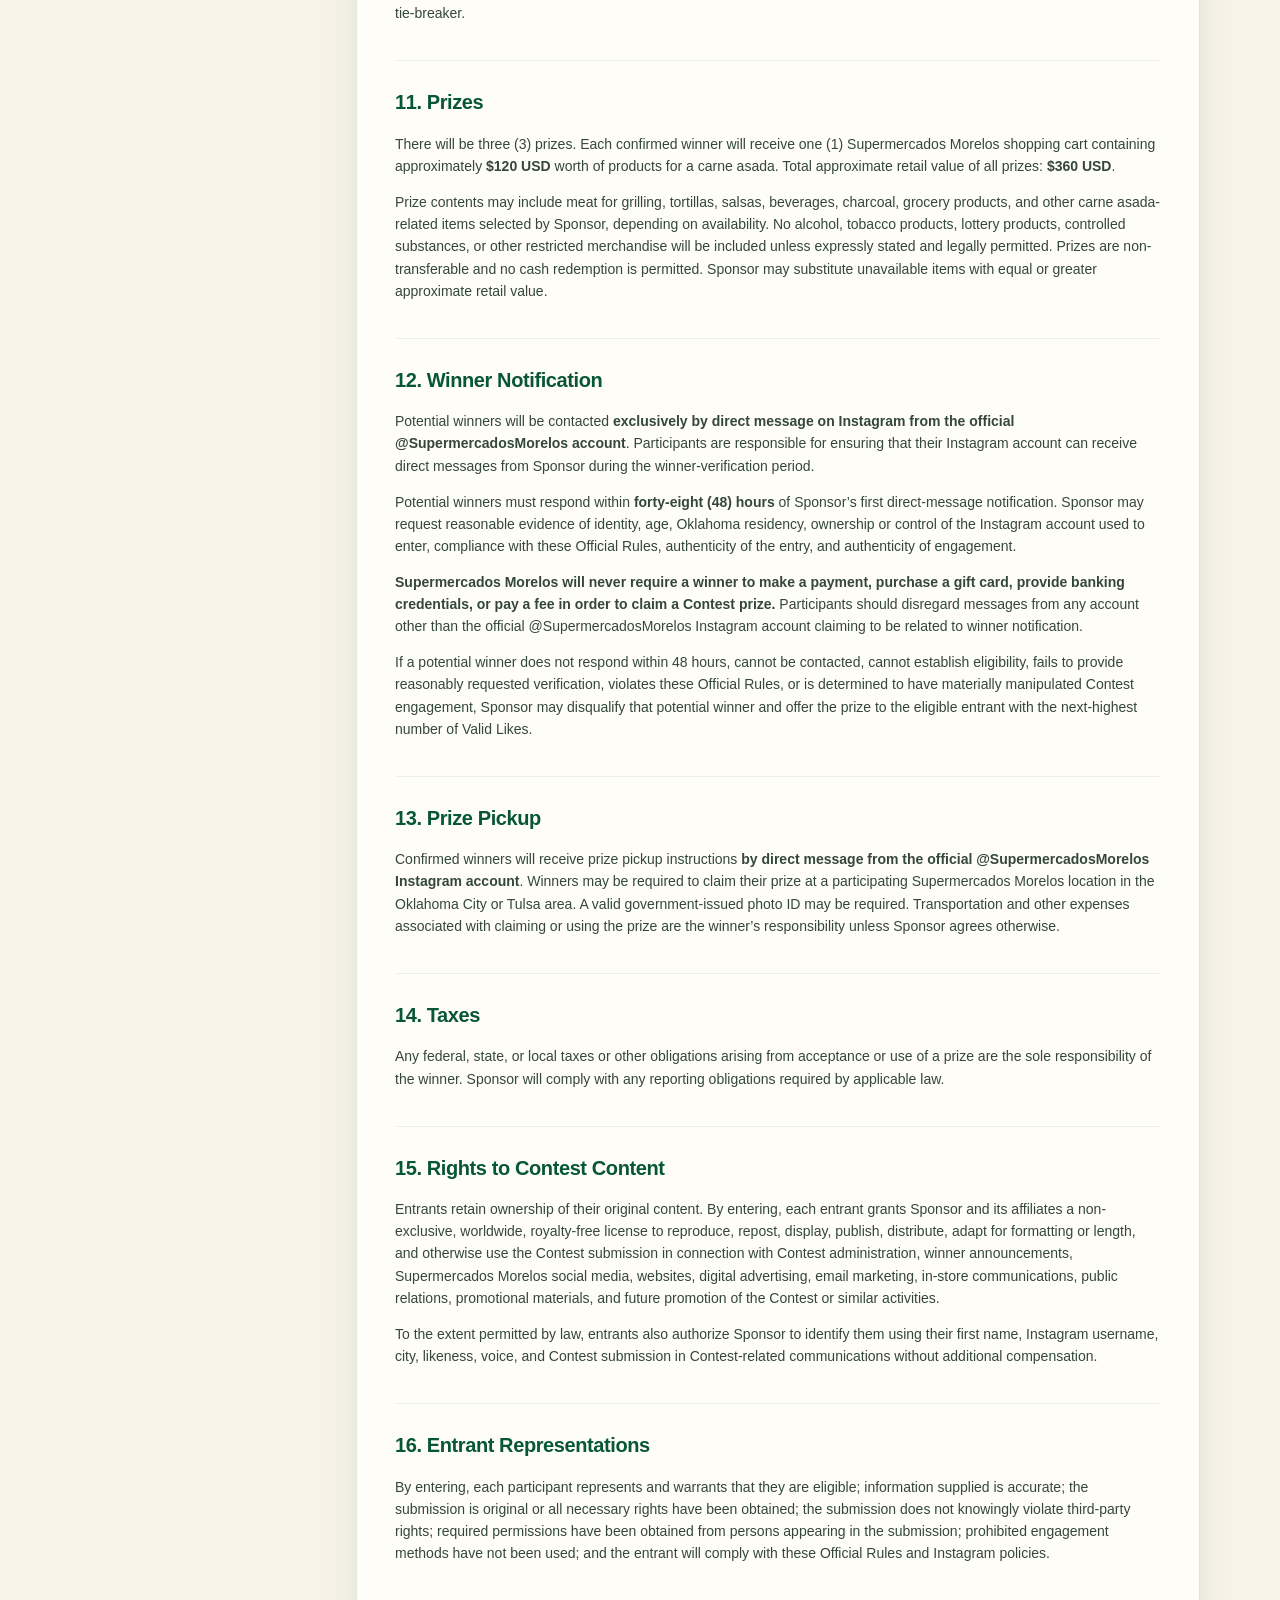
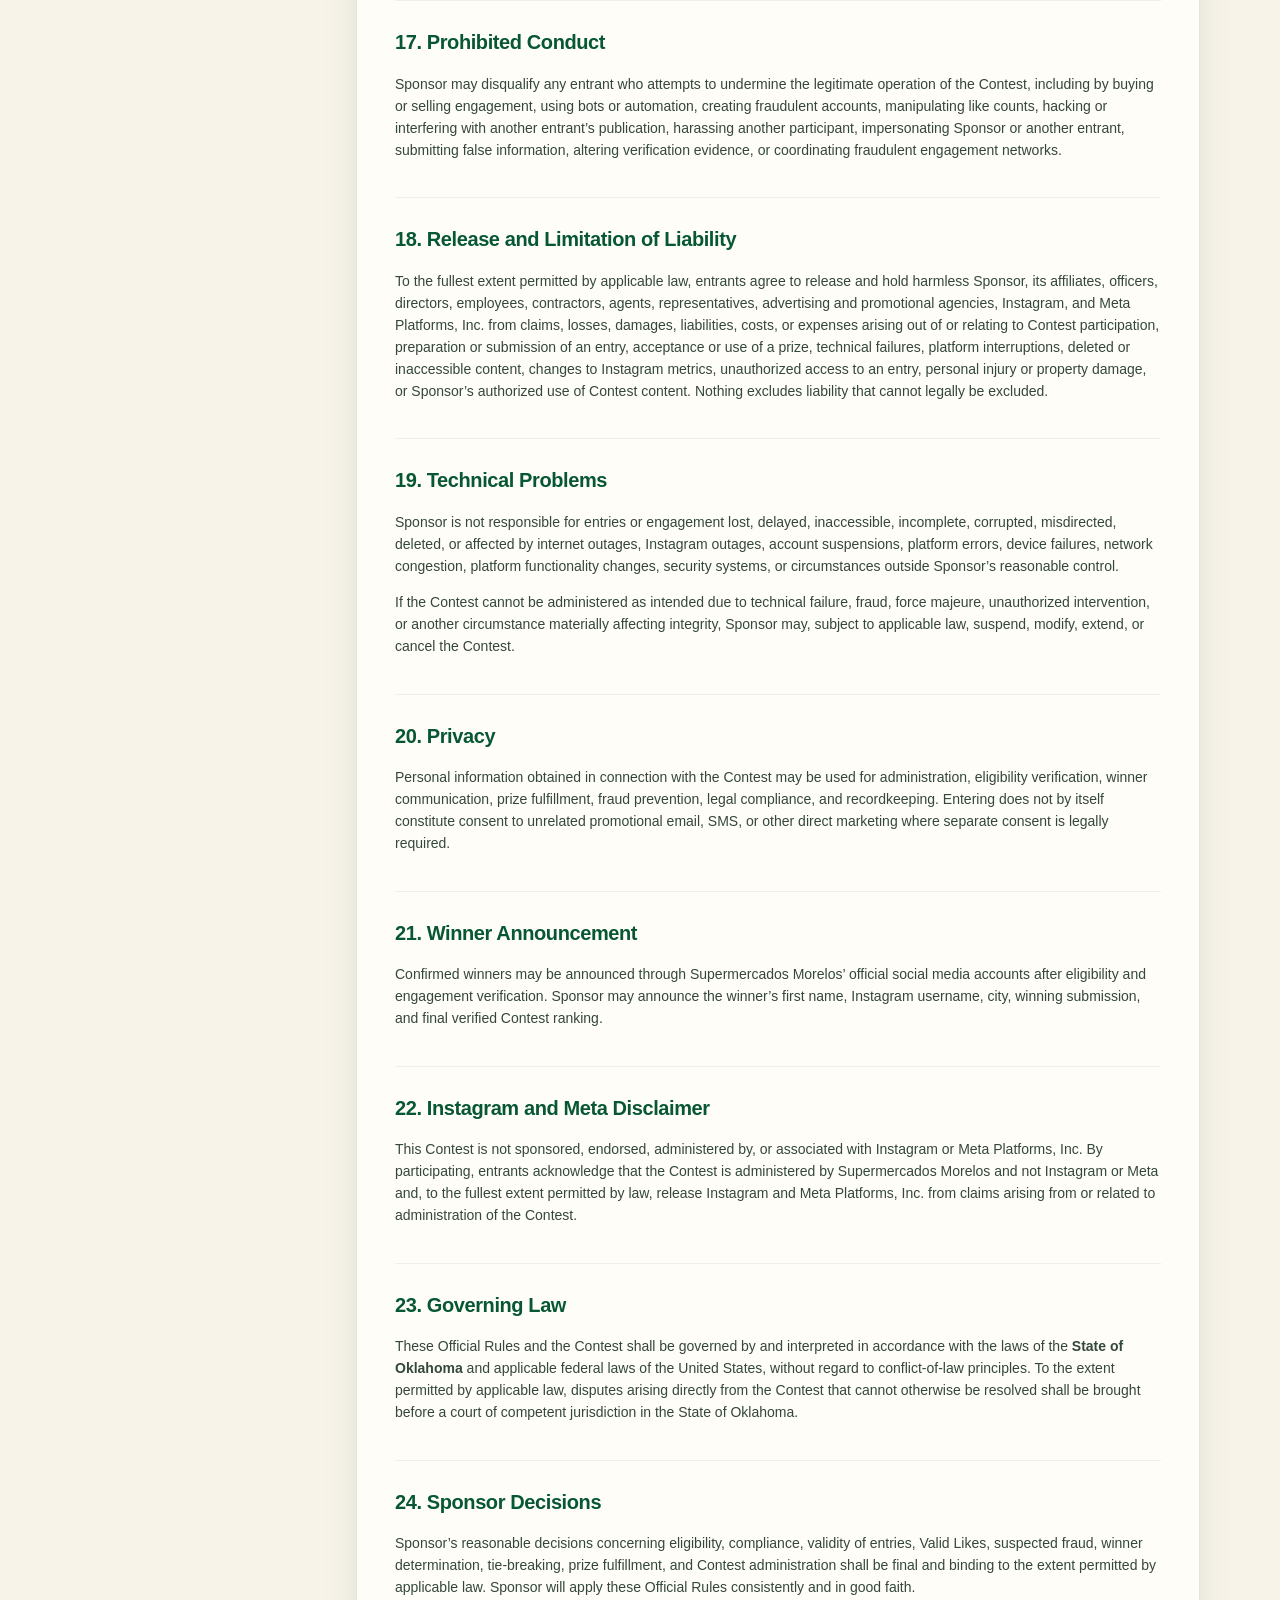
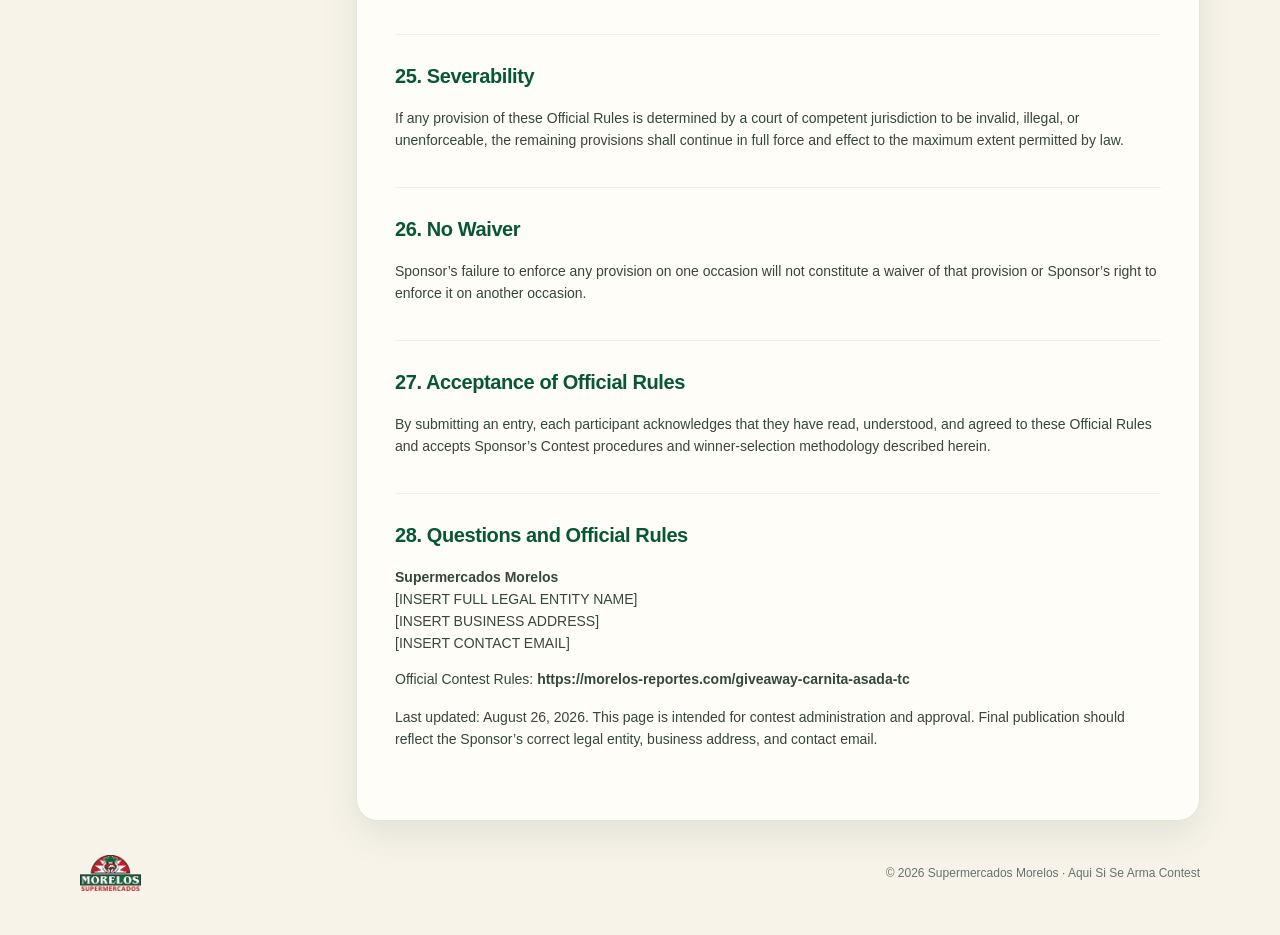
==== commit 10c7bee5: "Fix Official Rules domain to morelos-reportes.com" ====
--- a/morelos-reporte_online-mayo-julio-2026/giveaway-carnita-asada-tc/index.html
+++ b/morelos-reporte_online-mayo-julio-2026/giveaway-carnita-asada-tc/index.html
@@ -63,7 +63,7 @@
         <section id="s25"><h2>25. Severability</h2><p>If any provision of these Official Rules is determined by a court of competent jurisdiction to be invalid, illegal, or unenforceable, the remaining provisions shall continue in full force and effect to the maximum extent permitted by law.</p></section>
         <section id="s26"><h2>26. No Waiver</h2><p>Sponsor’s failure to enforce any provision on one occasion will not constitute a waiver of that provision or Sponsor’s right to enforce it on another occasion.</p></section>
         <section id="s27"><h2>27. Acceptance of Official Rules</h2><p>By submitting an entry, each participant acknowledges that they have read, understood, and agreed to these Official Rules and accepts Sponsor’s Contest procedures and winner-selection methodology described herein.</p></section>
-        <section id="s28"><h2>28. Questions and Official Rules</h2><p><strong>Supermercados Morelos</strong><br>[INSERT FULL LEGAL ENTITY NAME]<br>[INSERT BUSINESS ADDRESS]<br>[INSERT CONTACT EMAIL]</p><p>Official Contest Rules: <strong>https://reportes-morelos.com/giveaway-carnita-asada-tc</strong></p><p class="legal-note">Last updated: August 26, 2026. This page is intended for contest administration and approval. Final publication should reflect the Sponsor’s correct legal entity, business address, and contact email.</p></section>
+        <section id="s28"><h2>28. Questions and Official Rules</h2><p><strong>Supermercados Morelos</strong><br>[INSERT FULL LEGAL ENTITY NAME]<br>[INSERT BUSINESS ADDRESS]<br>[INSERT CONTACT EMAIL]</p><p>Official Contest Rules: <strong>https://morelos-reportes.com/giveaway-carnita-asada-tc</strong></p><p class="legal-note">Last updated: August 26, 2026. This page is intended for contest administration and approval. Final publication should reflect the Sponsor’s correct legal entity, business address, and contact email.</p></section>
       </article>
     </div>
   </main>
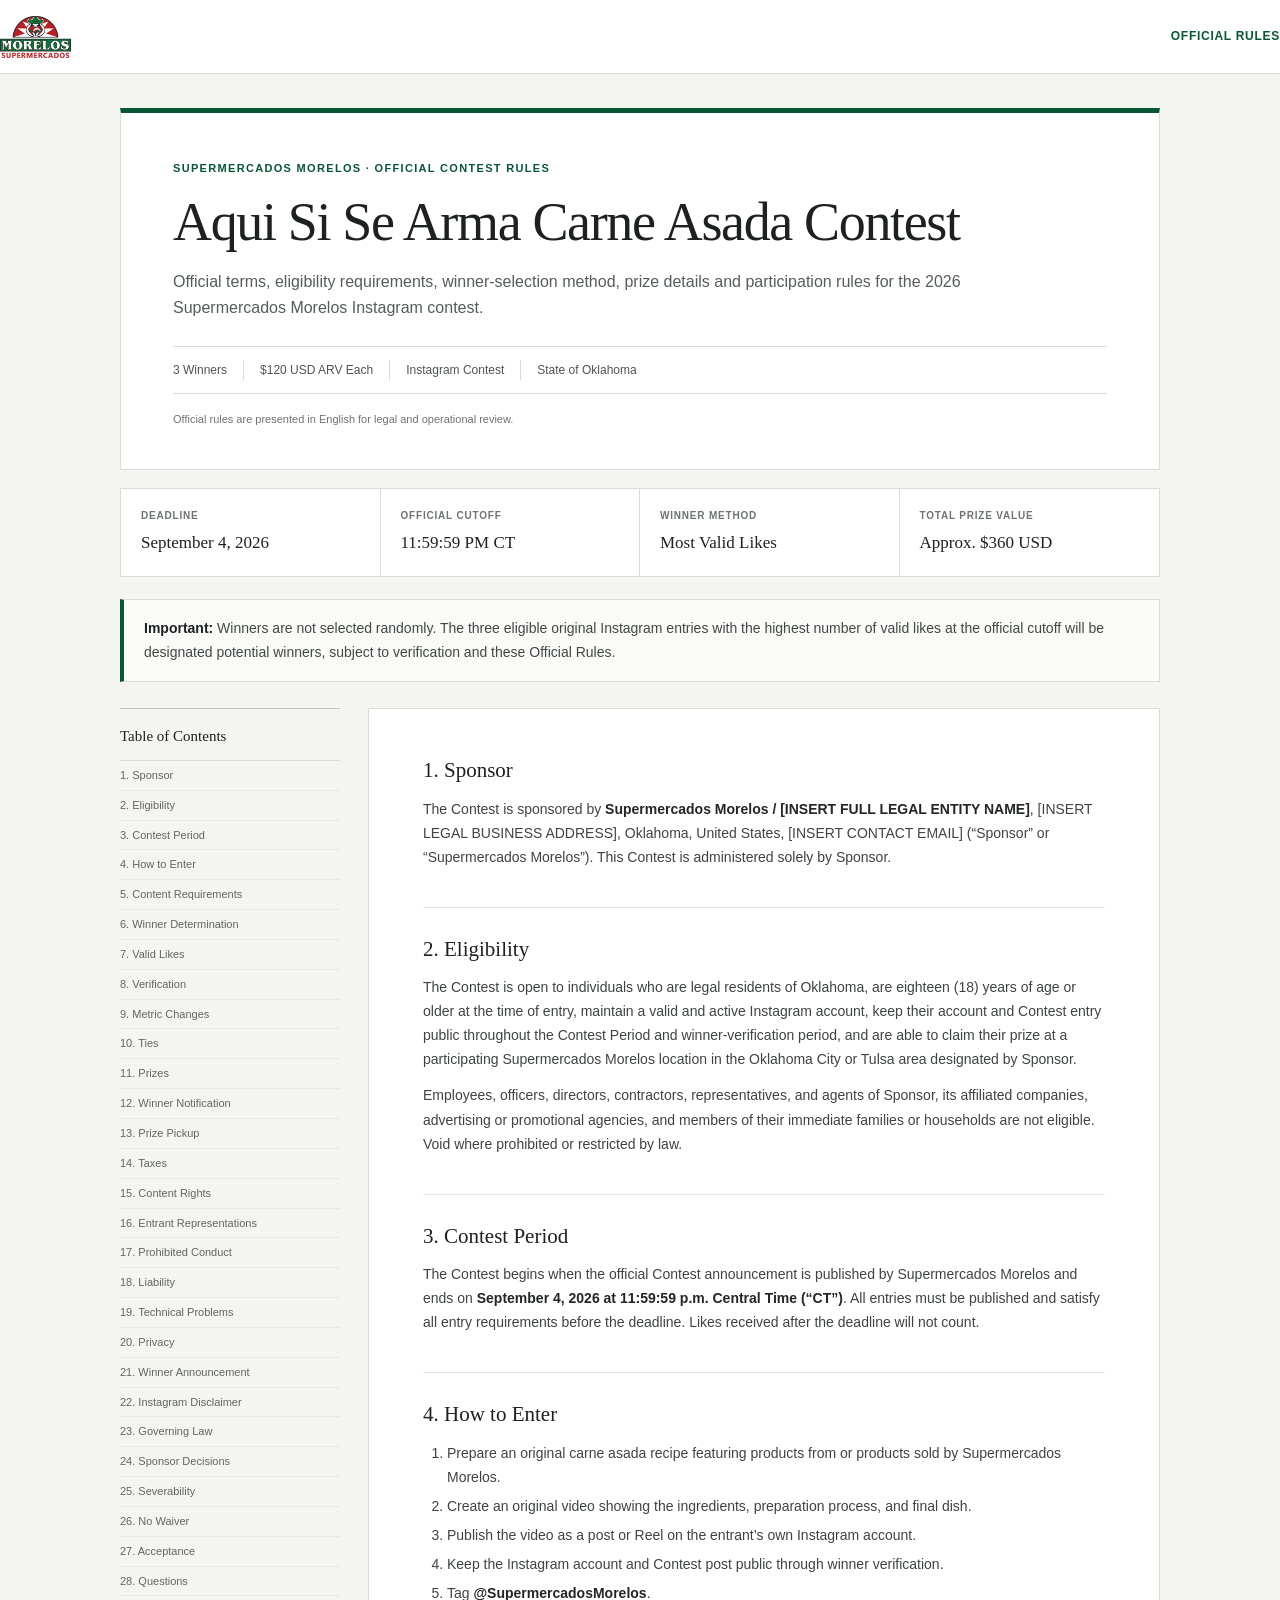
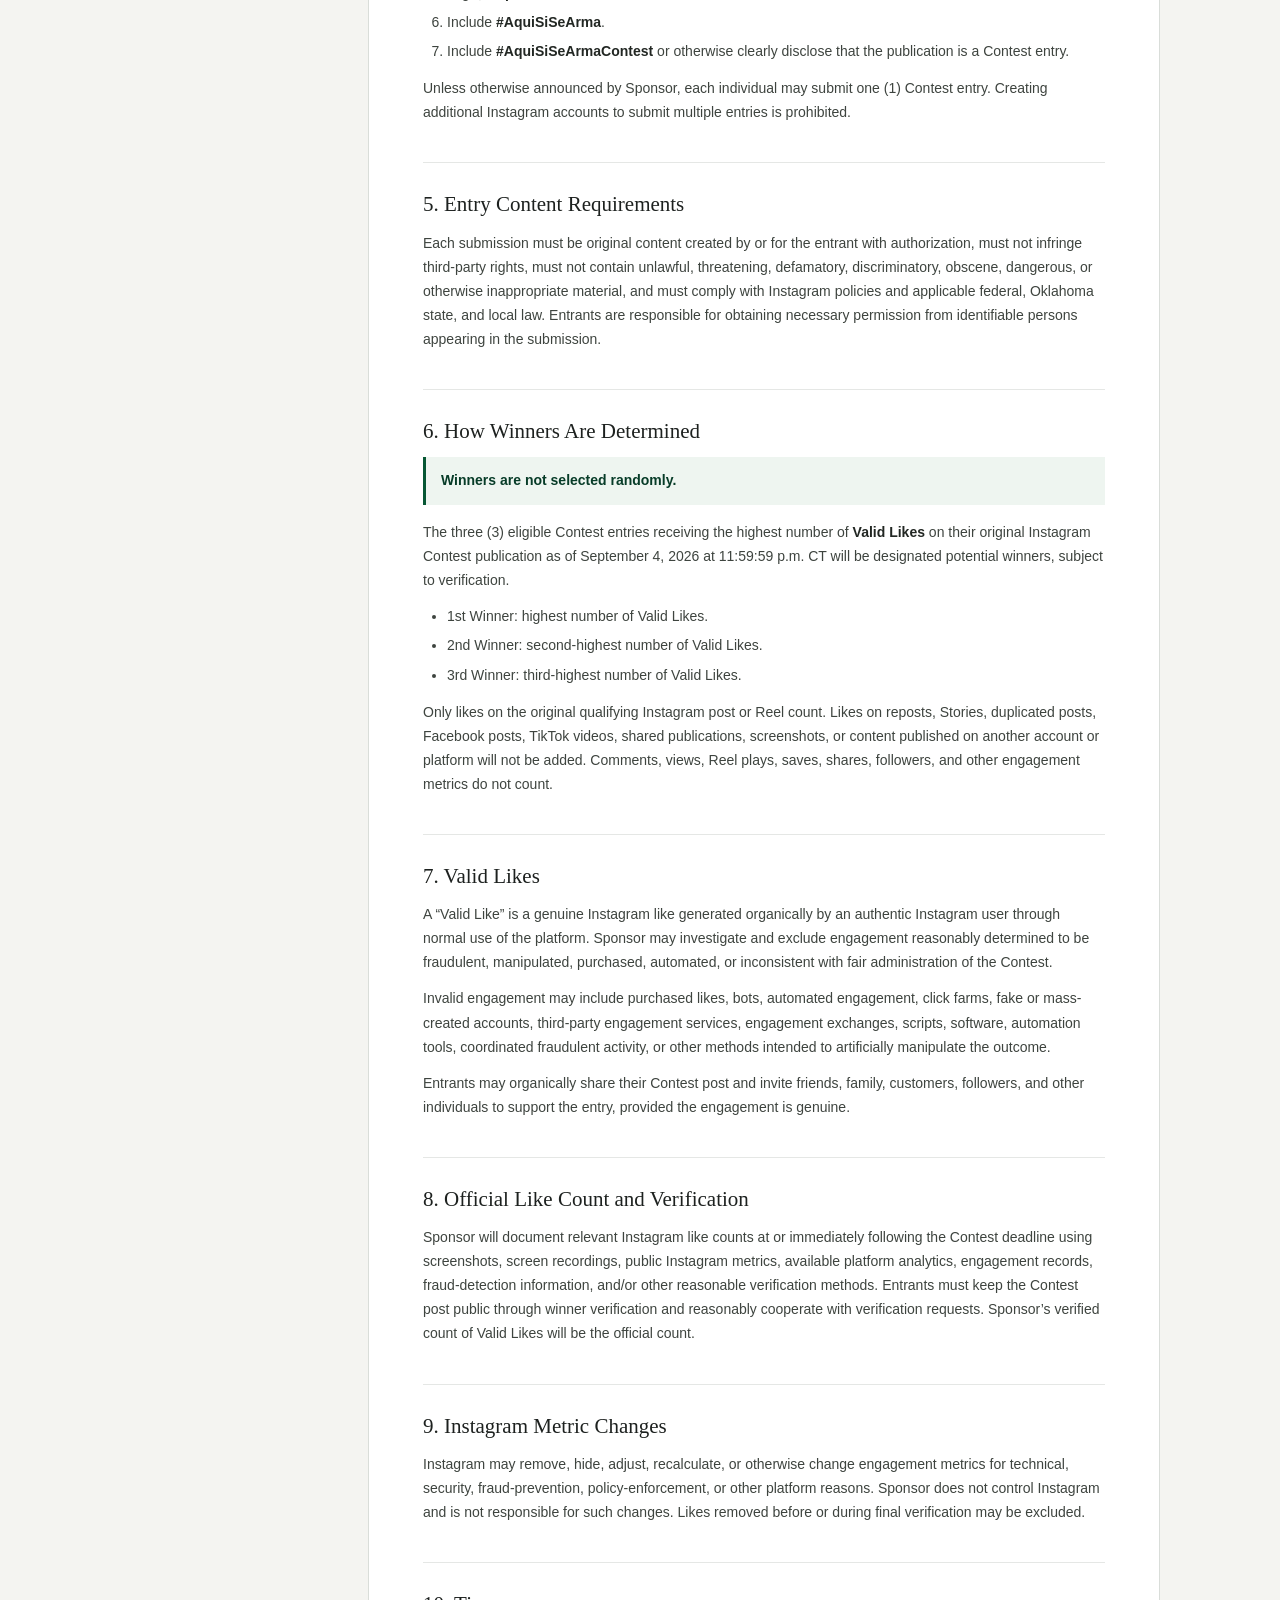
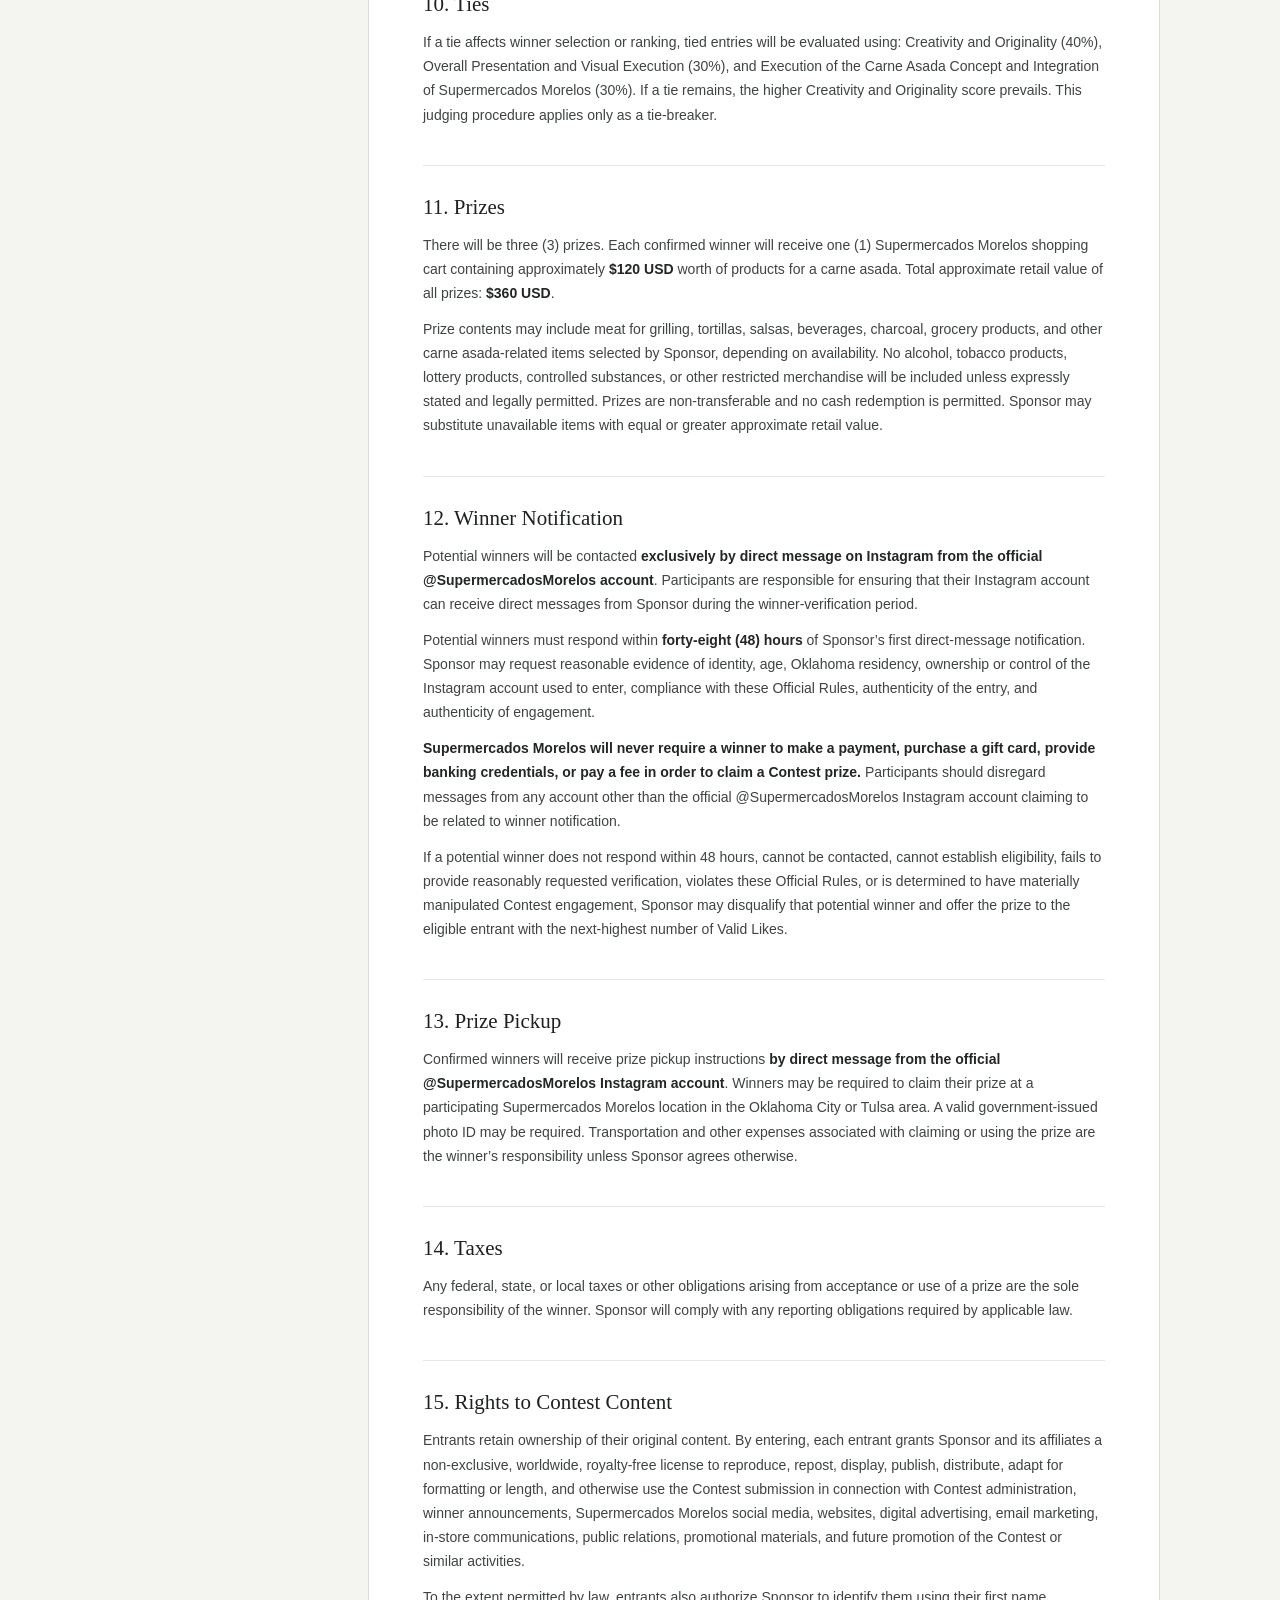
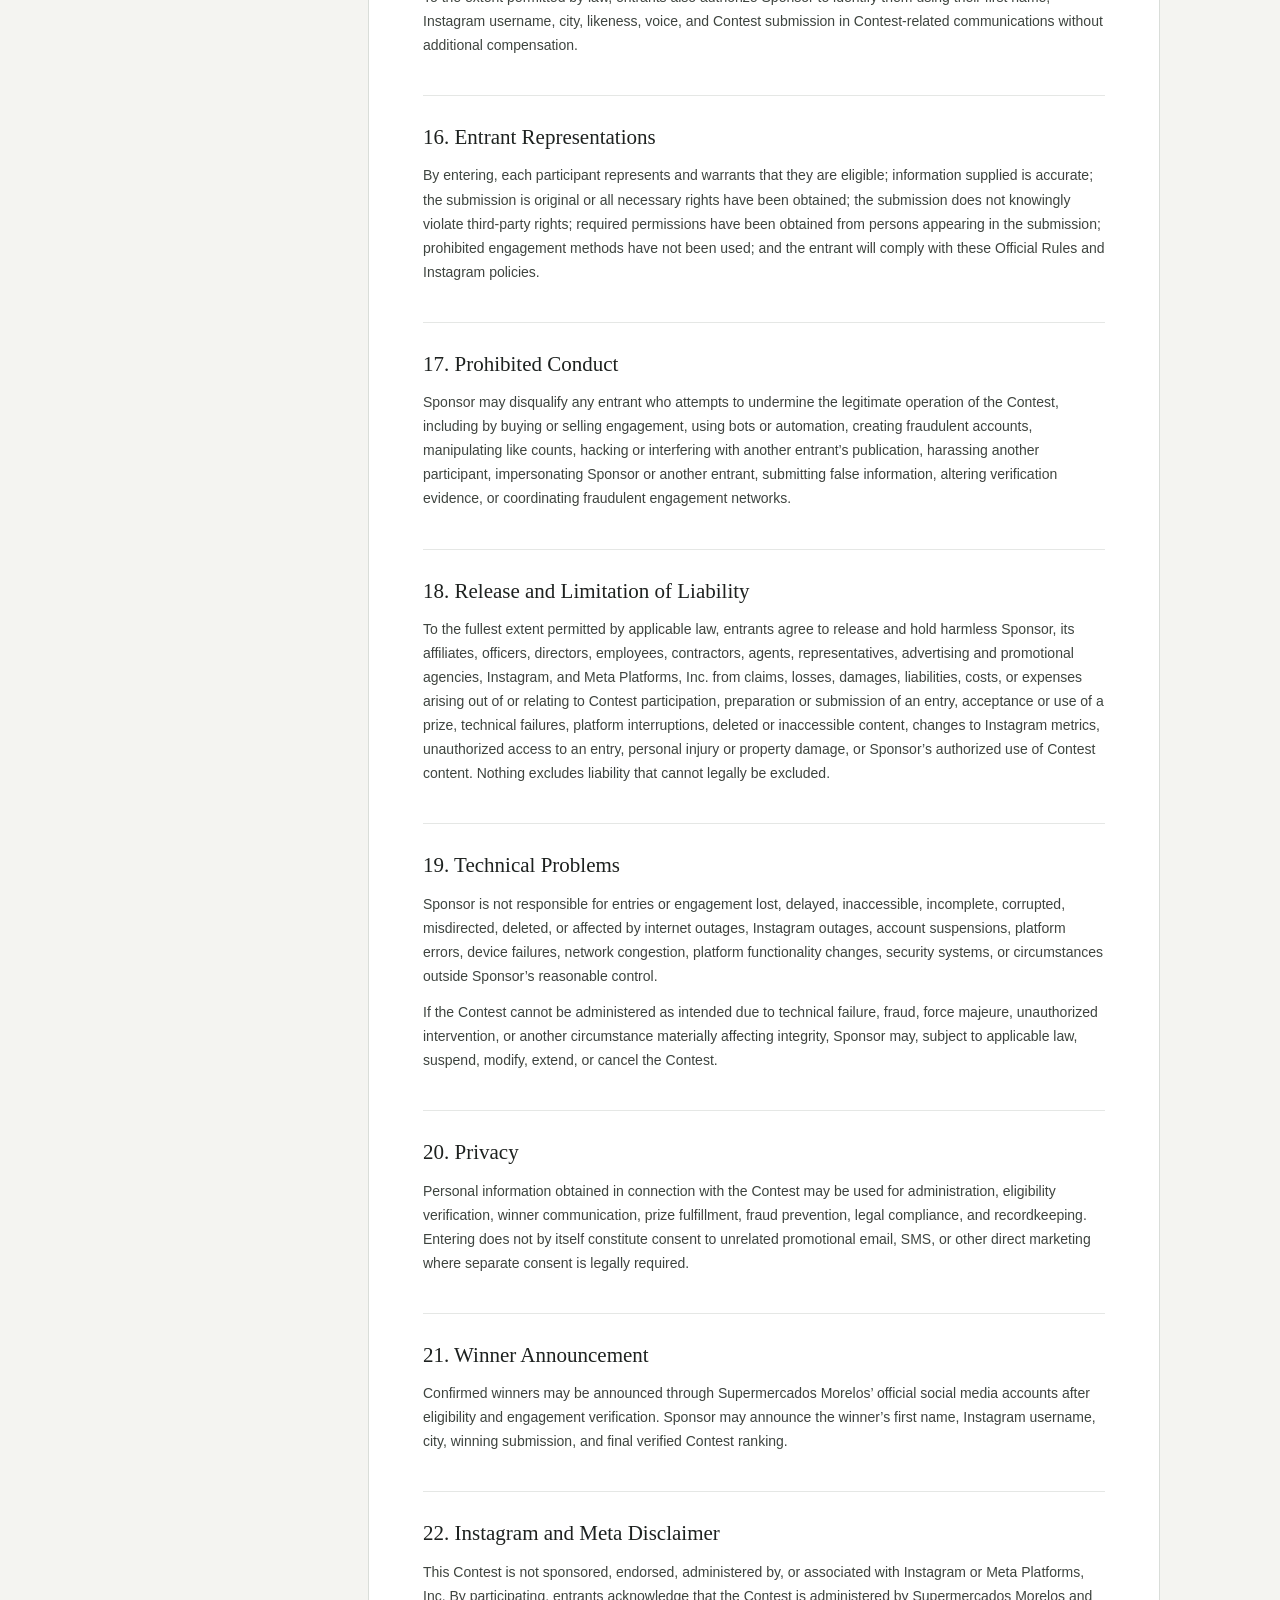
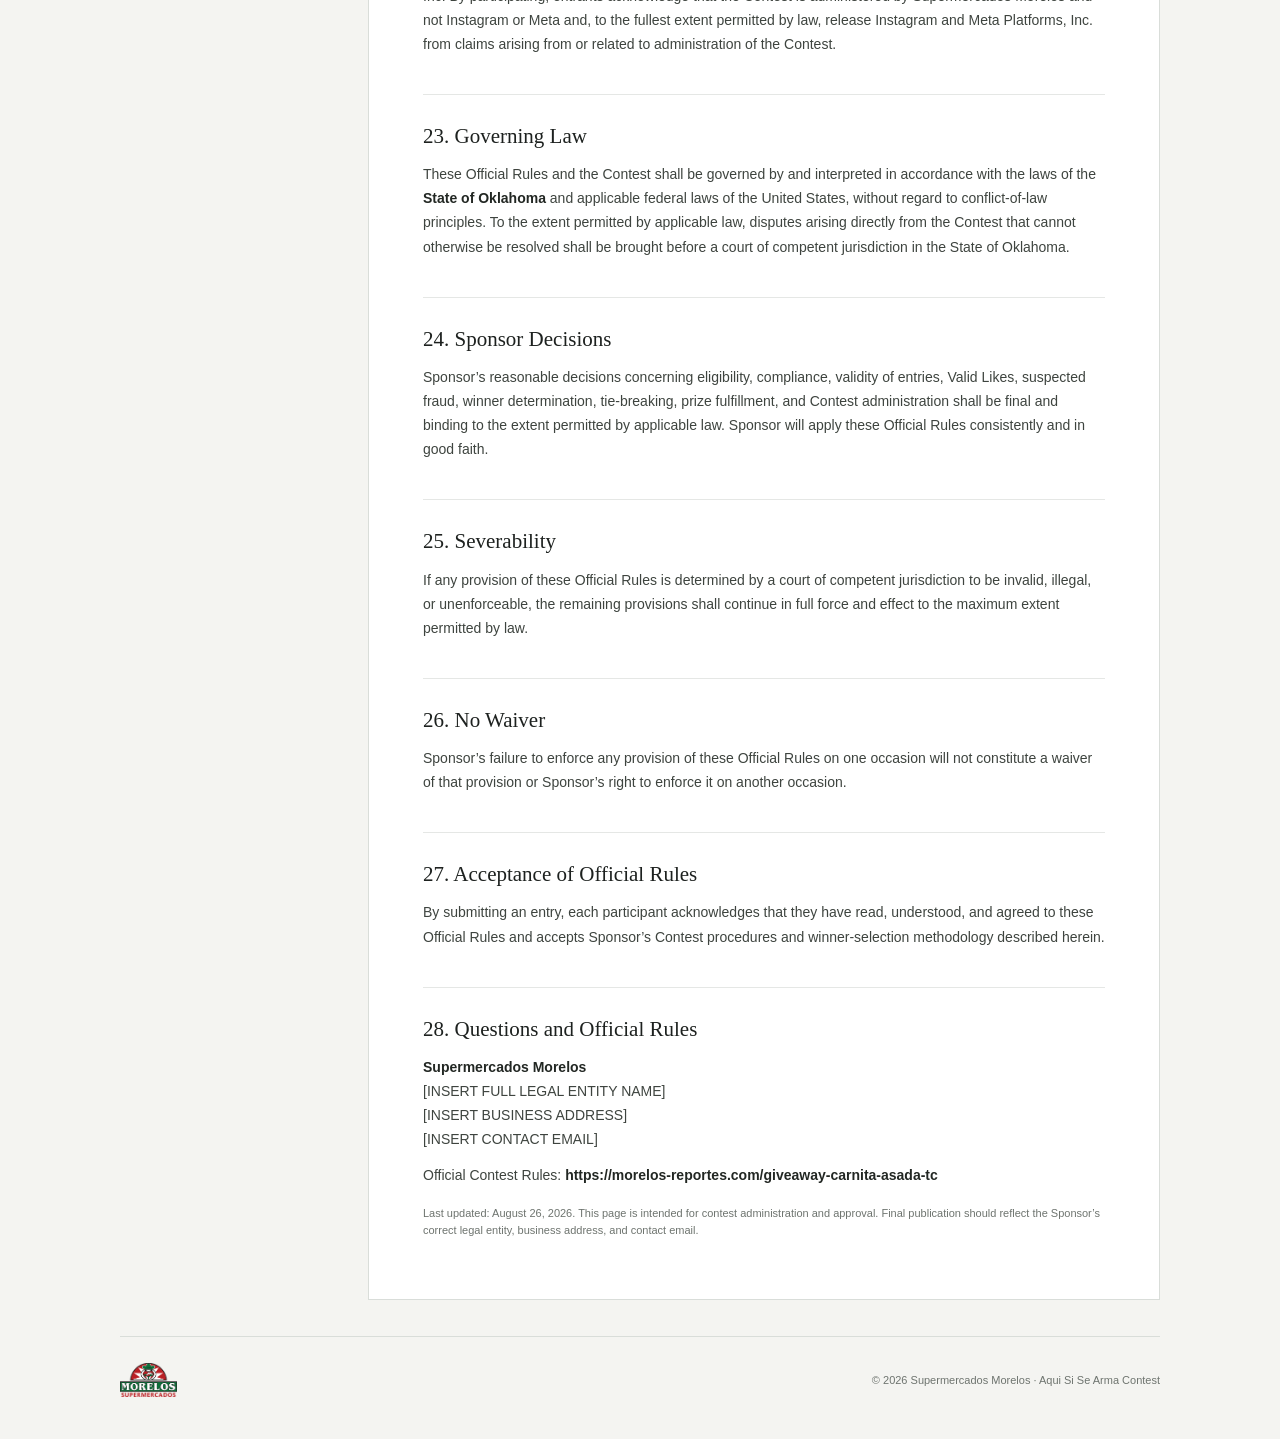
==== commit 18936e0e: "Restyle contest rules as classic legal terms page" ====
--- a/morelos-reporte_online-mayo-julio-2026/giveaway-carnita-asada-tc/index.html
+++ b/morelos-reporte_online-mayo-julio-2026/giveaway-carnita-asada-tc/index.html
@@ -7,66 +7,211 @@
   <title>Aqui Si Se Arma Contest - Official Rules | Supermercados Morelos</title>
   <link rel="icon" href="../assets/morelos-logo.png" type="image/png" />
   <style>
-    :root{--g950:#073c28;--g900:#075734;--g800:#087542;--g700:#0b8a4c;--g100:#e8f4ec;--mustard:#d8a625;--cream:#f7f3e9;--paper:#fffdf7;--ink:#16251d;--muted:#66736c;--line:#dfe6e0;--shadow:0 14px 36px rgba(17,64,39,.09);--sans:Inter,ui-sans-serif,-apple-system,BlinkMacSystemFont,"Segoe UI",sans-serif}
-    *{box-sizing:border-box}html{scroll-behavior:smooth}body{margin:0;background:var(--cream);color:var(--ink);font-family:var(--sans);line-height:1.58}.shell{width:min(1120px,calc(100% - 32px));margin:auto}.topbar{height:72px;display:flex;align-items:center;justify-content:space-between;position:sticky;top:0;z-index:20;background:rgba(255,253,247,.95);backdrop-filter:blur(14px);border-bottom:1px solid rgba(8,117,66,.12)}.brand img{height:42px;width:auto;display:block}.toplink{font-size:13px;font-weight:800;color:var(--g800);text-decoration:none}.hero{margin-top:24px;border-radius:28px;background:linear-gradient(128deg,var(--g900),var(--g700));color:#fff;padding:54px;position:relative;overflow:hidden;box-shadow:var(--shadow)}.hero:after{content:"";position:absolute;width:520px;height:520px;right:-180px;top:-170px;border-radius:50%;border:62px solid rgba(255,255,255,.05);box-shadow:0 0 0 62px rgba(255,255,255,.025),0 0 0 124px rgba(255,255,255,.018)}.hero>*{position:relative;z-index:2}.eyebrow{font-size:11px;letter-spacing:.14em;text-transform:uppercase;font-weight:900;color:#d6f0de}.hero h1{font-size:clamp(40px,6vw,72px);line-height:.96;letter-spacing:-.05em;margin:16px 0 18px;max-width:850px}.hero p{max-width:780px;font-size:17px;color:rgba(255,255,255,.84);margin:0}.pillrow{display:flex;flex-wrap:wrap;gap:9px;margin-top:26px}.pill{padding:8px 11px;border:1px solid rgba(255,255,255,.22);background:rgba(255,255,255,.09);border-radius:999px;font-size:11px;font-weight:800}.summary{display:grid;grid-template-columns:repeat(4,1fr);gap:12px;margin:16px 0 26px}.summary-card{background:var(--paper);border:1px solid var(--line);border-radius:16px;padding:18px;box-shadow:0 5px 18px rgba(17,64,39,.04)}.summary-card span{display:block;font-size:9px;text-transform:uppercase;letter-spacing:.1em;font-weight:900;color:var(--g800)}.summary-card b{display:block;font-size:19px;margin-top:5px}.notice{background:#f6e8bd;border:1px solid #e8cf82;border-radius:16px;padding:18px 20px;margin-bottom:24px;color:#5d4b17}.notice b{color:#43340d}.layout{display:grid;grid-template-columns:250px minmax(0,1fr);gap:26px;align-items:start}.toc{position:sticky;top:92px;background:var(--paper);border:1px solid var(--line);border-radius:18px;padding:18px;box-shadow:0 5px 18px rgba(17,64,39,.04)}.toc strong{font-size:12px;text-transform:uppercase;letter-spacing:.08em;color:var(--g800)}.toc a{display:block;text-decoration:none;color:#46584e;font-size:12px;padding:7px 0;border-bottom:1px solid #eef1ee}.toc a:last-child{border-bottom:0}.rules{background:var(--paper);border:1px solid var(--line);border-radius:22px;padding:34px 38px;box-shadow:var(--shadow)}.rules section{scroll-margin-top:96px;padding:4px 0 22px;border-bottom:1px solid #edf0ed;margin-bottom:22px}.rules section:last-child{border-bottom:0;margin-bottom:0}.rules h2{font-size:20px;letter-spacing:-.02em;margin:0 0 10px;color:var(--g900)}.rules p,.rules li{font-size:14px;color:#34473c}.rules ul,.rules ol{padding-left:21px}.rules li{margin:6px 0}.callout{background:var(--g100);border-left:4px solid var(--g700);border-radius:10px;padding:14px 16px;margin:14px 0;font-weight:700}.footer{padding:34px 0 44px;display:flex;justify-content:space-between;gap:20px;align-items:center;color:var(--muted);font-size:12px}.footer img{height:36px}.legal-note{font-size:11px;color:var(--muted);margin-top:16px}.lang-note{font-size:12px;color:rgba(255,255,255,.73);margin-top:14px}
-    @media(max-width:860px){.summary{grid-template-columns:1fr 1fr}.layout{grid-template-columns:1fr}.toc{position:relative;top:auto}.hero{padding:38px 28px}.rules{padding:26px 22px}}
-    @media(max-width:560px){.shell{width:min(100% - 20px,1120px)}.topbar{height:64px}.brand img{height:35px}.toplink{font-size:11px}.hero{margin-top:12px;border-radius:20px;padding:30px 22px}.hero h1{font-size:42px}.hero p{font-size:15px}.summary{grid-template-columns:1fr}.rules{border-radius:16px;padding:22px 18px}.rules h2{font-size:18px}.footer{align-items:flex-start;flex-direction:column}}
+    :root{
+      --green:#075734;
+      --green-dark:#073c28;
+      --green-soft:#eef5f0;
+      --ink:#1d211f;
+      --text:#363b38;
+      --muted:#6e746f;
+      --line:#d9ddd9;
+      --line-dark:#bfc5c0;
+      --paper:#ffffff;
+      --page:#f4f4f1;
+      --serif:Georgia,"Times New Roman",serif;
+      --sans:Arial,Helvetica,sans-serif;
+    }
+    *{box-sizing:border-box}
+    html{scroll-behavior:smooth;background:var(--page)}
+    body{margin:0;background:var(--page);color:var(--text);font-family:var(--sans);font-size:15px;line-height:1.7}
+    a{color:var(--green);text-decoration:none}
+    a:hover{text-decoration:underline}
+    .shell{width:min(1040px,calc(100% - 36px));margin:0 auto}
+
+    .topbar{background:#fff;border-bottom:1px solid var(--line);height:74px;display:flex;align-items:center}
+    .topbar-inner{display:flex;align-items:center;justify-content:space-between;width:100%}
+    .brand img{height:42px;width:auto;display:block}
+    .toplink{font-size:12px;letter-spacing:.06em;text-transform:uppercase;font-weight:700;color:var(--green)}
+
+    .document-head{background:var(--paper);margin-top:34px;border:1px solid var(--line);border-top:5px solid var(--green);padding:46px 52px 40px}
+    .eyebrow{font-size:11px;letter-spacing:.12em;text-transform:uppercase;font-weight:700;color:var(--green);margin-bottom:15px}
+    .document-head h1{font-family:var(--serif);font-weight:400;color:var(--ink);font-size:clamp(36px,5vw,54px);line-height:1.08;letter-spacing:-.025em;margin:0 0 18px;max-width:820px}
+    .document-head .subtitle{font-size:16px;line-height:1.65;color:#555d58;max-width:820px;margin:0 0 24px}
+    .meta{display:flex;flex-wrap:wrap;gap:0;border-top:1px solid var(--line);border-bottom:1px solid var(--line);padding:13px 0;color:#4e554f;font-size:12px}
+    .meta span{padding:0 16px;border-right:1px solid var(--line)}
+    .meta span:first-child{padding-left:0}
+    .meta span:last-child{border-right:0}
+    .lang-note{font-size:11px;color:var(--muted);margin-top:16px}
+
+    .summary{margin:18px 0 22px;background:#fff;border:1px solid var(--line);display:grid;grid-template-columns:repeat(4,1fr)}
+    .summary-card{padding:18px 20px;border-right:1px solid var(--line)}
+    .summary-card:last-child{border-right:0}
+    .summary-card span{display:block;font-size:10px;letter-spacing:.08em;text-transform:uppercase;font-weight:700;color:var(--muted);margin-bottom:5px}
+    .summary-card b{display:block;font-family:var(--serif);font-size:17px;font-weight:400;color:var(--ink)}
+
+    .notice{background:#fafbf9;border:1px solid var(--line);border-left:4px solid var(--green);padding:17px 20px;margin-bottom:26px;color:#424844;font-size:14px}
+    .notice b{color:var(--ink)}
+
+    .layout{display:grid;grid-template-columns:220px minmax(0,1fr);gap:28px;align-items:start;margin-bottom:36px}
+    .toc{position:sticky;top:24px;background:transparent;border-top:1px solid var(--line-dark);padding-top:15px}
+    .toc strong{display:block;font-family:var(--serif);font-size:15px;font-weight:400;color:var(--ink);padding-bottom:10px;border-bottom:1px solid var(--line)}
+    .toc a{display:block;color:#606761;font-size:11px;line-height:1.35;padding:7px 0;border-bottom:1px solid #e7e9e7}
+    .toc a:hover{color:var(--green);text-decoration:none}
+
+    .rules{background:#fff;border:1px solid var(--line);padding:48px 54px}
+    .rules section{scroll-margin-top:24px;padding:0 0 26px;margin:0 0 28px;border-bottom:1px solid #e5e7e5}
+    .rules section:last-child{border-bottom:0;margin-bottom:0;padding-bottom:0}
+    .rules h2{font-family:var(--serif);font-size:21px;line-height:1.3;font-weight:400;color:var(--ink);margin:0 0 12px}
+    .rules p,.rules li{font-size:14px;line-height:1.72;color:#3e443f}
+    .rules p{margin:0 0 12px}
+    .rules ul,.rules ol{padding-left:24px;margin:10px 0 13px}
+    .rules li{margin:5px 0}
+    .rules strong{color:#222723}
+    .callout{background:var(--green-soft);border-left:3px solid var(--green);padding:12px 15px;margin:12px 0 15px;font-size:14px;font-weight:700;color:var(--green-dark)}
+    .legal-note{font-size:11px!important;line-height:1.55!important;color:var(--muted)!important;margin-top:18px!important}
+
+    .footer{border-top:1px solid var(--line);padding:26px 0 42px;display:flex;align-items:center;justify-content:space-between;gap:20px;color:var(--muted);font-size:11px}
+    .footer img{height:34px;width:auto}
+
+    @media(max-width:820px){
+      .document-head{padding:38px 32px 34px}
+      .summary{grid-template-columns:1fr 1fr}
+      .summary-card:nth-child(2){border-right:0}
+      .summary-card:nth-child(-n+2){border-bottom:1px solid var(--line)}
+      .layout{grid-template-columns:1fr}
+      .toc{position:relative;top:auto;background:#fff;border:1px solid var(--line);padding:18px 20px;columns:2;column-gap:28px}
+      .toc strong{column-span:all}
+      .rules{padding:38px 34px}
+    }
+    @media(max-width:560px){
+      .shell{width:min(100% - 20px,1040px)}
+      .topbar{height:64px}.brand img{height:35px}.toplink{font-size:10px}
+      .document-head{margin-top:14px;padding:30px 22px 27px;border-top-width:4px}
+      .document-head h1{font-size:36px}
+      .document-head .subtitle{font-size:14px}
+      .meta{display:block;padding:10px 0}
+      .meta span{display:block;padding:3px 0;border:0}
+      .summary{grid-template-columns:1fr}
+      .summary-card,.summary-card:nth-child(2){border-right:0;border-bottom:1px solid var(--line)}
+      .summary-card:last-child{border-bottom:0}
+      .toc{columns:1}
+      .rules{padding:30px 22px}
+      .rules h2{font-size:20px}
+      .footer{flex-direction:column;align-items:flex-start}
+    }
+    @media print{
+      @page{margin:18mm}
+      body{background:#fff;font-size:11pt}
+      .topbar,.toc{display:none!important}
+      .shell{width:100%;max-width:none}
+      .document-head{margin:0;border:0;border-top:3px solid var(--green);padding:0 0 22px}
+      .summary{break-inside:avoid}
+      .notice{break-inside:avoid}
+      .layout{display:block;margin:0}
+      .rules{border:0;padding:0}
+      .rules section{break-inside:avoid-page}
+      .footer{margin-top:24px}
+      a{color:inherit;text-decoration:none}
+    }
   </style>
 </head>
 <body>
-  <header class="topbar"><div class="shell" style="display:flex;align-items:center;justify-content:space-between"><a class="brand" href="#top"><img src="../assets/morelos-logo.png" alt="Supermercados Morelos" /></a><a class="toplink" href="#official-rules">Official Rules</a></div></header>
+  <header class="topbar">
+    <div class="shell topbar-inner">
+      <a class="brand" href="#top"><img src="../assets/morelos-logo.png" alt="Supermercados Morelos" /></a>
+      <a class="toplink" href="#official-rules">Official Rules</a>
+    </div>
+  </header>
+
   <main id="top" class="shell">
-    <section class="hero">
+    <section class="document-head">
       <div class="eyebrow">Supermercados Morelos · Official Contest Rules</div>
       <h1>Aqui Si Se Arma Carne Asada Contest</h1>
-      <p>The official terms, eligibility requirements, winner-selection method, prize details and participation rules for the 2026 Supermercados Morelos Instagram contest.</p>
-      <div class="pillrow"><span class="pill">3 winners</span><span class="pill">$120 USD ARV each</span><span class="pill">Instagram contest</span><span class="pill">Oklahoma</span></div>
+      <p class="subtitle">Official terms, eligibility requirements, winner-selection method, prize details and participation rules for the 2026 Supermercados Morelos Instagram contest.</p>
+      <div class="meta">
+        <span>3 Winners</span>
+        <span>$120 USD ARV Each</span>
+        <span>Instagram Contest</span>
+        <span>State of Oklahoma</span>
+      </div>
       <div class="lang-note">Official rules are presented in English for legal and operational review.</div>
     </section>
 
     <section class="summary" aria-label="Contest at a glance">
       <div class="summary-card"><span>Deadline</span><b>September 4, 2026</b></div>
       <div class="summary-card"><span>Official Cutoff</span><b>11:59:59 PM CT</b></div>
-      <div class="summary-card"><span>How Winners Are Chosen</span><b>Most Valid Likes</b></div>
+      <div class="summary-card"><span>Winner Method</span><b>Most Valid Likes</b></div>
       <div class="summary-card"><span>Total Prize Value</span><b>Approx. $360 USD</b></div>
     </section>
 
     <div class="notice"><b>Important:</b> Winners are not selected randomly. The three eligible original Instagram entries with the highest number of valid likes at the official cutoff will be designated potential winners, subject to verification and these Official Rules.</div>
 
     <div class="layout" id="official-rules">
-      <aside class="toc"><strong>Contents</strong><a href="#s1">1. Sponsor</a><a href="#s2">2. Eligibility</a><a href="#s3">3. Contest Period</a><a href="#s4">4. How to Enter</a><a href="#s5">5. Content Requirements</a><a href="#s6">6. Winner Determination</a><a href="#s7">7. Valid Likes</a><a href="#s8">8. Verification</a><a href="#s9">9. Metric Changes</a><a href="#s10">10. Ties</a><a href="#s11">11. Prizes</a><a href="#s12">12. Winner Notification</a><a href="#s13">13. Prize Pickup</a><a href="#s14">14. Taxes</a><a href="#s15">15. Content Rights</a><a href="#s16">16. Entrant Representations</a><a href="#s17">17. Prohibited Conduct</a><a href="#s18">18. Liability</a><a href="#s19">19. Technical Problems</a><a href="#s20">20. Privacy</a><a href="#s21">21. Winner Announcement</a><a href="#s22">22. Instagram Disclaimer</a><a href="#s23">23. Governing Law</a><a href="#s24">24. Sponsor Decisions</a><a href="#s25">25. Severability</a><a href="#s26">26. No Waiver</a><a href="#s27">27. Acceptance</a><a href="#s28">28. Questions</a></aside>
+      <aside class="toc"><strong>Table of Contents</strong><a href="#s1">1. Sponsor</a><a href="#s2">2. Eligibility</a><a href="#s3">3. Contest Period</a><a href="#s4">4. How to Enter</a><a href="#s5">5. Content Requirements</a><a href="#s6">6. Winner Determination</a><a href="#s7">7. Valid Likes</a><a href="#s8">8. Verification</a><a href="#s9">9. Metric Changes</a><a href="#s10">10. Ties</a><a href="#s11">11. Prizes</a><a href="#s12">12. Winner Notification</a><a href="#s13">13. Prize Pickup</a><a href="#s14">14. Taxes</a><a href="#s15">15. Content Rights</a><a href="#s16">16. Entrant Representations</a><a href="#s17">17. Prohibited Conduct</a><a href="#s18">18. Liability</a><a href="#s19">19. Technical Problems</a><a href="#s20">20. Privacy</a><a href="#s21">21. Winner Announcement</a><a href="#s22">22. Instagram Disclaimer</a><a href="#s23">23. Governing Law</a><a href="#s24">24. Sponsor Decisions</a><a href="#s25">25. Severability</a><a href="#s26">26. No Waiver</a><a href="#s27">27. Acceptance</a><a href="#s28">28. Questions</a></aside>
+
       <article class="rules">
         <section id="s1"><h2>1. Sponsor</h2><p>The Contest is sponsored by <strong>Supermercados Morelos / [INSERT FULL LEGAL ENTITY NAME]</strong>, [INSERT LEGAL BUSINESS ADDRESS], Oklahoma, United States, [INSERT CONTACT EMAIL] (“Sponsor” or “Supermercados Morelos”). This Contest is administered solely by Sponsor.</p></section>
+
         <section id="s2"><h2>2. Eligibility</h2><p>The Contest is open to individuals who are legal residents of Oklahoma, are eighteen (18) years of age or older at the time of entry, maintain a valid and active Instagram account, keep their account and Contest entry public throughout the Contest Period and winner-verification period, and are able to claim their prize at a participating Supermercados Morelos location in the Oklahoma City or Tulsa area designated by Sponsor.</p><p>Employees, officers, directors, contractors, representatives, and agents of Sponsor, its affiliated companies, advertising or promotional agencies, and members of their immediate families or households are not eligible. Void where prohibited or restricted by law.</p></section>
+
         <section id="s3"><h2>3. Contest Period</h2><p>The Contest begins when the official Contest announcement is published by Supermercados Morelos and ends on <strong>September 4, 2026 at 11:59:59 p.m. Central Time (“CT”)</strong>. All entries must be published and satisfy all entry requirements before the deadline. Likes received after the deadline will not count.</p></section>
+
         <section id="s4"><h2>4. How to Enter</h2><ol><li>Prepare an original carne asada recipe featuring products from or products sold by Supermercados Morelos.</li><li>Create an original video showing the ingredients, preparation process, and final dish.</li><li>Publish the video as a post or Reel on the entrant’s own Instagram account.</li><li>Keep the Instagram account and Contest post public through winner verification.</li><li>Tag <strong>@SupermercadosMorelos</strong>.</li><li>Include <strong>#AquiSiSeArma</strong>.</li><li>Include <strong>#AquiSiSeArmaContest</strong> or otherwise clearly disclose that the publication is a Contest entry.</li></ol><p>Unless otherwise announced by Sponsor, each individual may submit one (1) Contest entry. Creating additional Instagram accounts to submit multiple entries is prohibited.</p></section>
+
         <section id="s5"><h2>5. Entry Content Requirements</h2><p>Each submission must be original content created by or for the entrant with authorization, must not infringe third-party rights, must not contain unlawful, threatening, defamatory, discriminatory, obscene, dangerous, or otherwise inappropriate material, and must comply with Instagram policies and applicable federal, Oklahoma state, and local law. Entrants are responsible for obtaining necessary permission from identifiable persons appearing in the submission.</p></section>
+
         <section id="s6"><h2>6. How Winners Are Determined</h2><div class="callout">Winners are not selected randomly.</div><p>The three (3) eligible Contest entries receiving the highest number of <strong>Valid Likes</strong> on their original Instagram Contest publication as of September 4, 2026 at 11:59:59 p.m. CT will be designated potential winners, subject to verification.</p><ul><li>1st Winner: highest number of Valid Likes.</li><li>2nd Winner: second-highest number of Valid Likes.</li><li>3rd Winner: third-highest number of Valid Likes.</li></ul><p>Only likes on the original qualifying Instagram post or Reel count. Likes on reposts, Stories, duplicated posts, Facebook posts, TikTok videos, shared publications, screenshots, or content published on another account or platform will not be added. Comments, views, Reel plays, saves, shares, followers, and other engagement metrics do not count.</p></section>
+
         <section id="s7"><h2>7. Valid Likes</h2><p>A “Valid Like” is a genuine Instagram like generated organically by an authentic Instagram user through normal use of the platform. Sponsor may investigate and exclude engagement reasonably determined to be fraudulent, manipulated, purchased, automated, or inconsistent with fair administration of the Contest.</p><p>Invalid engagement may include purchased likes, bots, automated engagement, click farms, fake or mass-created accounts, third-party engagement services, engagement exchanges, scripts, software, automation tools, coordinated fraudulent activity, or other methods intended to artificially manipulate the outcome.</p><p>Entrants may organically share their Contest post and invite friends, family, customers, followers, and other individuals to support the entry, provided the engagement is genuine.</p></section>
+
         <section id="s8"><h2>8. Official Like Count and Verification</h2><p>Sponsor will document relevant Instagram like counts at or immediately following the Contest deadline using screenshots, screen recordings, public Instagram metrics, available platform analytics, engagement records, fraud-detection information, and/or other reasonable verification methods. Entrants must keep the Contest post public through winner verification and reasonably cooperate with verification requests. Sponsor’s verified count of Valid Likes will be the official count.</p></section>
+
         <section id="s9"><h2>9. Instagram Metric Changes</h2><p>Instagram may remove, hide, adjust, recalculate, or otherwise change engagement metrics for technical, security, fraud-prevention, policy-enforcement, or other platform reasons. Sponsor does not control Instagram and is not responsible for such changes. Likes removed before or during final verification may be excluded.</p></section>
+
         <section id="s10"><h2>10. Ties</h2><p>If a tie affects winner selection or ranking, tied entries will be evaluated using: Creativity and Originality (40%), Overall Presentation and Visual Execution (30%), and Execution of the Carne Asada Concept and Integration of Supermercados Morelos (30%). If a tie remains, the higher Creativity and Originality score prevails. This judging procedure applies only as a tie-breaker.</p></section>
+
         <section id="s11"><h2>11. Prizes</h2><p>There will be three (3) prizes. Each confirmed winner will receive one (1) Supermercados Morelos shopping cart containing approximately <strong>$120 USD</strong> worth of products for a carne asada. Total approximate retail value of all prizes: <strong>$360 USD</strong>.</p><p>Prize contents may include meat for grilling, tortillas, salsas, beverages, charcoal, grocery products, and other carne asada-related items selected by Sponsor, depending on availability. No alcohol, tobacco products, lottery products, controlled substances, or other restricted merchandise will be included unless expressly stated and legally permitted. Prizes are non-transferable and no cash redemption is permitted. Sponsor may substitute unavailable items with equal or greater approximate retail value.</p></section>
+
         <section id="s12"><h2>12. Winner Notification</h2><p>Potential winners will be contacted <strong>exclusively by direct message on Instagram from the official @SupermercadosMorelos account</strong>. Participants are responsible for ensuring that their Instagram account can receive direct messages from Sponsor during the winner-verification period.</p><p>Potential winners must respond within <strong>forty-eight (48) hours</strong> of Sponsor’s first direct-message notification. Sponsor may request reasonable evidence of identity, age, Oklahoma residency, ownership or control of the Instagram account used to enter, compliance with these Official Rules, authenticity of the entry, and authenticity of engagement.</p><p><strong>Supermercados Morelos will never require a winner to make a payment, purchase a gift card, provide banking credentials, or pay a fee in order to claim a Contest prize.</strong> Participants should disregard messages from any account other than the official @SupermercadosMorelos Instagram account claiming to be related to winner notification.</p><p>If a potential winner does not respond within 48 hours, cannot be contacted, cannot establish eligibility, fails to provide reasonably requested verification, violates these Official Rules, or is determined to have materially manipulated Contest engagement, Sponsor may disqualify that potential winner and offer the prize to the eligible entrant with the next-highest number of Valid Likes.</p></section>
+
         <section id="s13"><h2>13. Prize Pickup</h2><p>Confirmed winners will receive prize pickup instructions <strong>by direct message from the official @SupermercadosMorelos Instagram account</strong>. Winners may be required to claim their prize at a participating Supermercados Morelos location in the Oklahoma City or Tulsa area. A valid government-issued photo ID may be required. Transportation and other expenses associated with claiming or using the prize are the winner’s responsibility unless Sponsor agrees otherwise.</p></section>
+
         <section id="s14"><h2>14. Taxes</h2><p>Any federal, state, or local taxes or other obligations arising from acceptance or use of a prize are the sole responsibility of the winner. Sponsor will comply with any reporting obligations required by applicable law.</p></section>
+
         <section id="s15"><h2>15. Rights to Contest Content</h2><p>Entrants retain ownership of their original content. By entering, each entrant grants Sponsor and its affiliates a non-exclusive, worldwide, royalty-free license to reproduce, repost, display, publish, distribute, adapt for formatting or length, and otherwise use the Contest submission in connection with Contest administration, winner announcements, Supermercados Morelos social media, websites, digital advertising, email marketing, in-store communications, public relations, promotional materials, and future promotion of the Contest or similar activities.</p><p>To the extent permitted by law, entrants also authorize Sponsor to identify them using their first name, Instagram username, city, likeness, voice, and Contest submission in Contest-related communications without additional compensation.</p></section>
+
         <section id="s16"><h2>16. Entrant Representations</h2><p>By entering, each participant represents and warrants that they are eligible; information supplied is accurate; the submission is original or all necessary rights have been obtained; the submission does not knowingly violate third-party rights; required permissions have been obtained from persons appearing in the submission; prohibited engagement methods have not been used; and the entrant will comply with these Official Rules and Instagram policies.</p></section>
+
         <section id="s17"><h2>17. Prohibited Conduct</h2><p>Sponsor may disqualify any entrant who attempts to undermine the legitimate operation of the Contest, including by buying or selling engagement, using bots or automation, creating fraudulent accounts, manipulating like counts, hacking or interfering with another entrant’s publication, harassing another participant, impersonating Sponsor or another entrant, submitting false information, altering verification evidence, or coordinating fraudulent engagement networks.</p></section>
+
         <section id="s18"><h2>18. Release and Limitation of Liability</h2><p>To the fullest extent permitted by applicable law, entrants agree to release and hold harmless Sponsor, its affiliates, officers, directors, employees, contractors, agents, representatives, advertising and promotional agencies, Instagram, and Meta Platforms, Inc. from claims, losses, damages, liabilities, costs, or expenses arising out of or relating to Contest participation, preparation or submission of an entry, acceptance or use of a prize, technical failures, platform interruptions, deleted or inaccessible content, changes to Instagram metrics, unauthorized access to an entry, personal injury or property damage, or Sponsor’s authorized use of Contest content. Nothing excludes liability that cannot legally be excluded.</p></section>
+
         <section id="s19"><h2>19. Technical Problems</h2><p>Sponsor is not responsible for entries or engagement lost, delayed, inaccessible, incomplete, corrupted, misdirected, deleted, or affected by internet outages, Instagram outages, account suspensions, platform errors, device failures, network congestion, platform functionality changes, security systems, or circumstances outside Sponsor’s reasonable control.</p><p>If the Contest cannot be administered as intended due to technical failure, fraud, force majeure, unauthorized intervention, or another circumstance materially affecting integrity, Sponsor may, subject to applicable law, suspend, modify, extend, or cancel the Contest.</p></section>
+
         <section id="s20"><h2>20. Privacy</h2><p>Personal information obtained in connection with the Contest may be used for administration, eligibility verification, winner communication, prize fulfillment, fraud prevention, legal compliance, and recordkeeping. Entering does not by itself constitute consent to unrelated promotional email, SMS, or other direct marketing where separate consent is legally required.</p></section>
+
         <section id="s21"><h2>21. Winner Announcement</h2><p>Confirmed winners may be announced through Supermercados Morelos’ official social media accounts after eligibility and engagement verification. Sponsor may announce the winner’s first name, Instagram username, city, winning submission, and final verified Contest ranking.</p></section>
+
         <section id="s22"><h2>22. Instagram and Meta Disclaimer</h2><p>This Contest is not sponsored, endorsed, administered by, or associated with Instagram or Meta Platforms, Inc. By participating, entrants acknowledge that the Contest is administered by Supermercados Morelos and not Instagram or Meta and, to the fullest extent permitted by law, release Instagram and Meta Platforms, Inc. from claims arising from or related to administration of the Contest.</p></section>
+
         <section id="s23"><h2>23. Governing Law</h2><p>These Official Rules and the Contest shall be governed by and interpreted in accordance with the laws of the <strong>State of Oklahoma</strong> and applicable federal laws of the United States, without regard to conflict-of-law principles. To the extent permitted by applicable law, disputes arising directly from the Contest that cannot otherwise be resolved shall be brought before a court of competent jurisdiction in the State of Oklahoma.</p></section>
+
         <section id="s24"><h2>24. Sponsor Decisions</h2><p>Sponsor’s reasonable decisions concerning eligibility, compliance, validity of entries, Valid Likes, suspected fraud, winner determination, tie-breaking, prize fulfillment, and Contest administration shall be final and binding to the extent permitted by applicable law. Sponsor will apply these Official Rules consistently and in good faith.</p></section>
+
         <section id="s25"><h2>25. Severability</h2><p>If any provision of these Official Rules is determined by a court of competent jurisdiction to be invalid, illegal, or unenforceable, the remaining provisions shall continue in full force and effect to the maximum extent permitted by law.</p></section>
-        <section id="s26"><h2>26. No Waiver</h2><p>Sponsor’s failure to enforce any provision on one occasion will not constitute a waiver of that provision or Sponsor’s right to enforce it on another occasion.</p></section>
+
+        <section id="s26"><h2>26. No Waiver</h2><p>Sponsor’s failure to enforce any provision of these Official Rules on one occasion will not constitute a waiver of that provision or Sponsor’s right to enforce it on another occasion.</p></section>
+
         <section id="s27"><h2>27. Acceptance of Official Rules</h2><p>By submitting an entry, each participant acknowledges that they have read, understood, and agreed to these Official Rules and accepts Sponsor’s Contest procedures and winner-selection methodology described herein.</p></section>
+
         <section id="s28"><h2>28. Questions and Official Rules</h2><p><strong>Supermercados Morelos</strong><br>[INSERT FULL LEGAL ENTITY NAME]<br>[INSERT BUSINESS ADDRESS]<br>[INSERT CONTACT EMAIL]</p><p>Official Contest Rules: <strong>https://morelos-reportes.com/giveaway-carnita-asada-tc</strong></p><p class="legal-note">Last updated: August 26, 2026. This page is intended for contest administration and approval. Final publication should reflect the Sponsor’s correct legal entity, business address, and contact email.</p></section>
       </article>
     </div>
   </main>
-  <footer class="footer shell"><img src="../assets/morelos-logo.png" alt="Supermercados Morelos" /><div>© 2026 Supermercados Morelos · Aqui Si Se Arma Contest</div></footer>
+
+  <footer class="footer shell">
+    <img src="../assets/morelos-logo.png" alt="Supermercados Morelos" />
+    <div>© 2026 Supermercados Morelos · Aqui Si Se Arma Contest</div>
+  </footer>
 </body>
 </html>
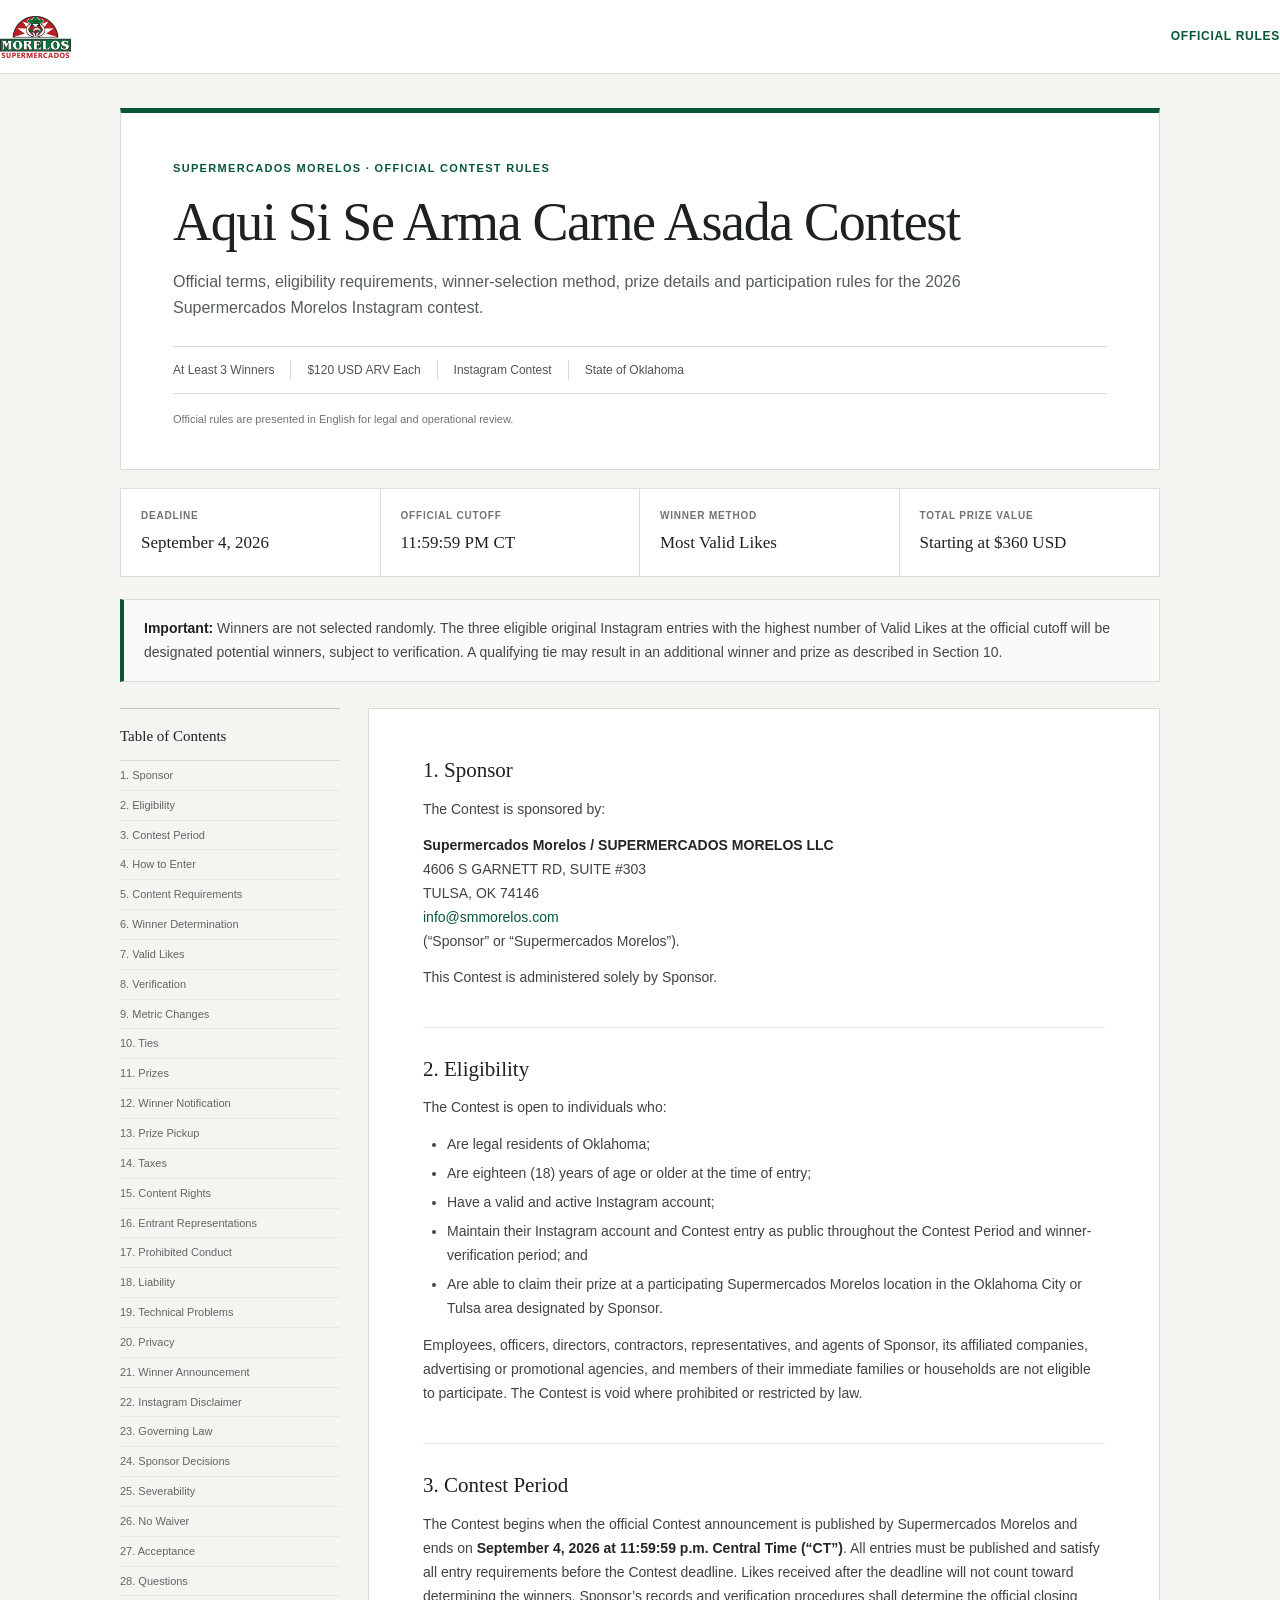
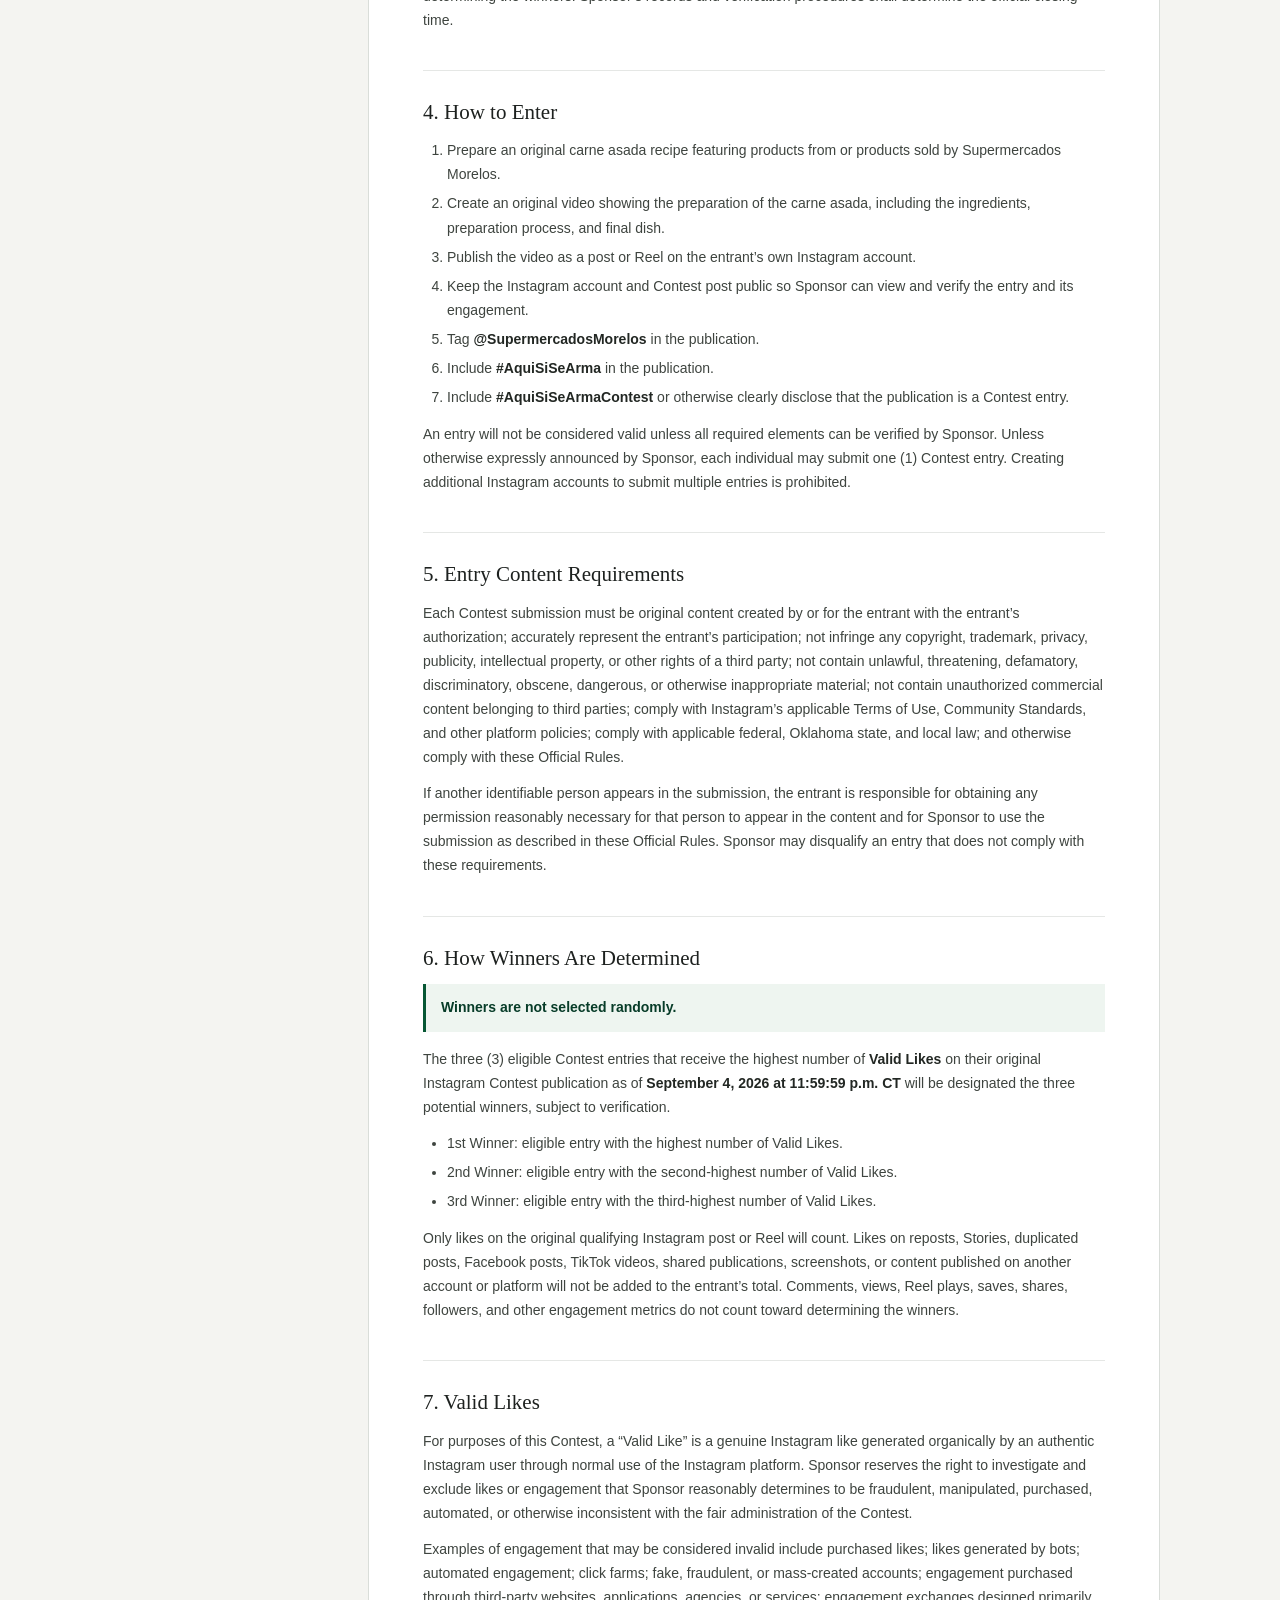
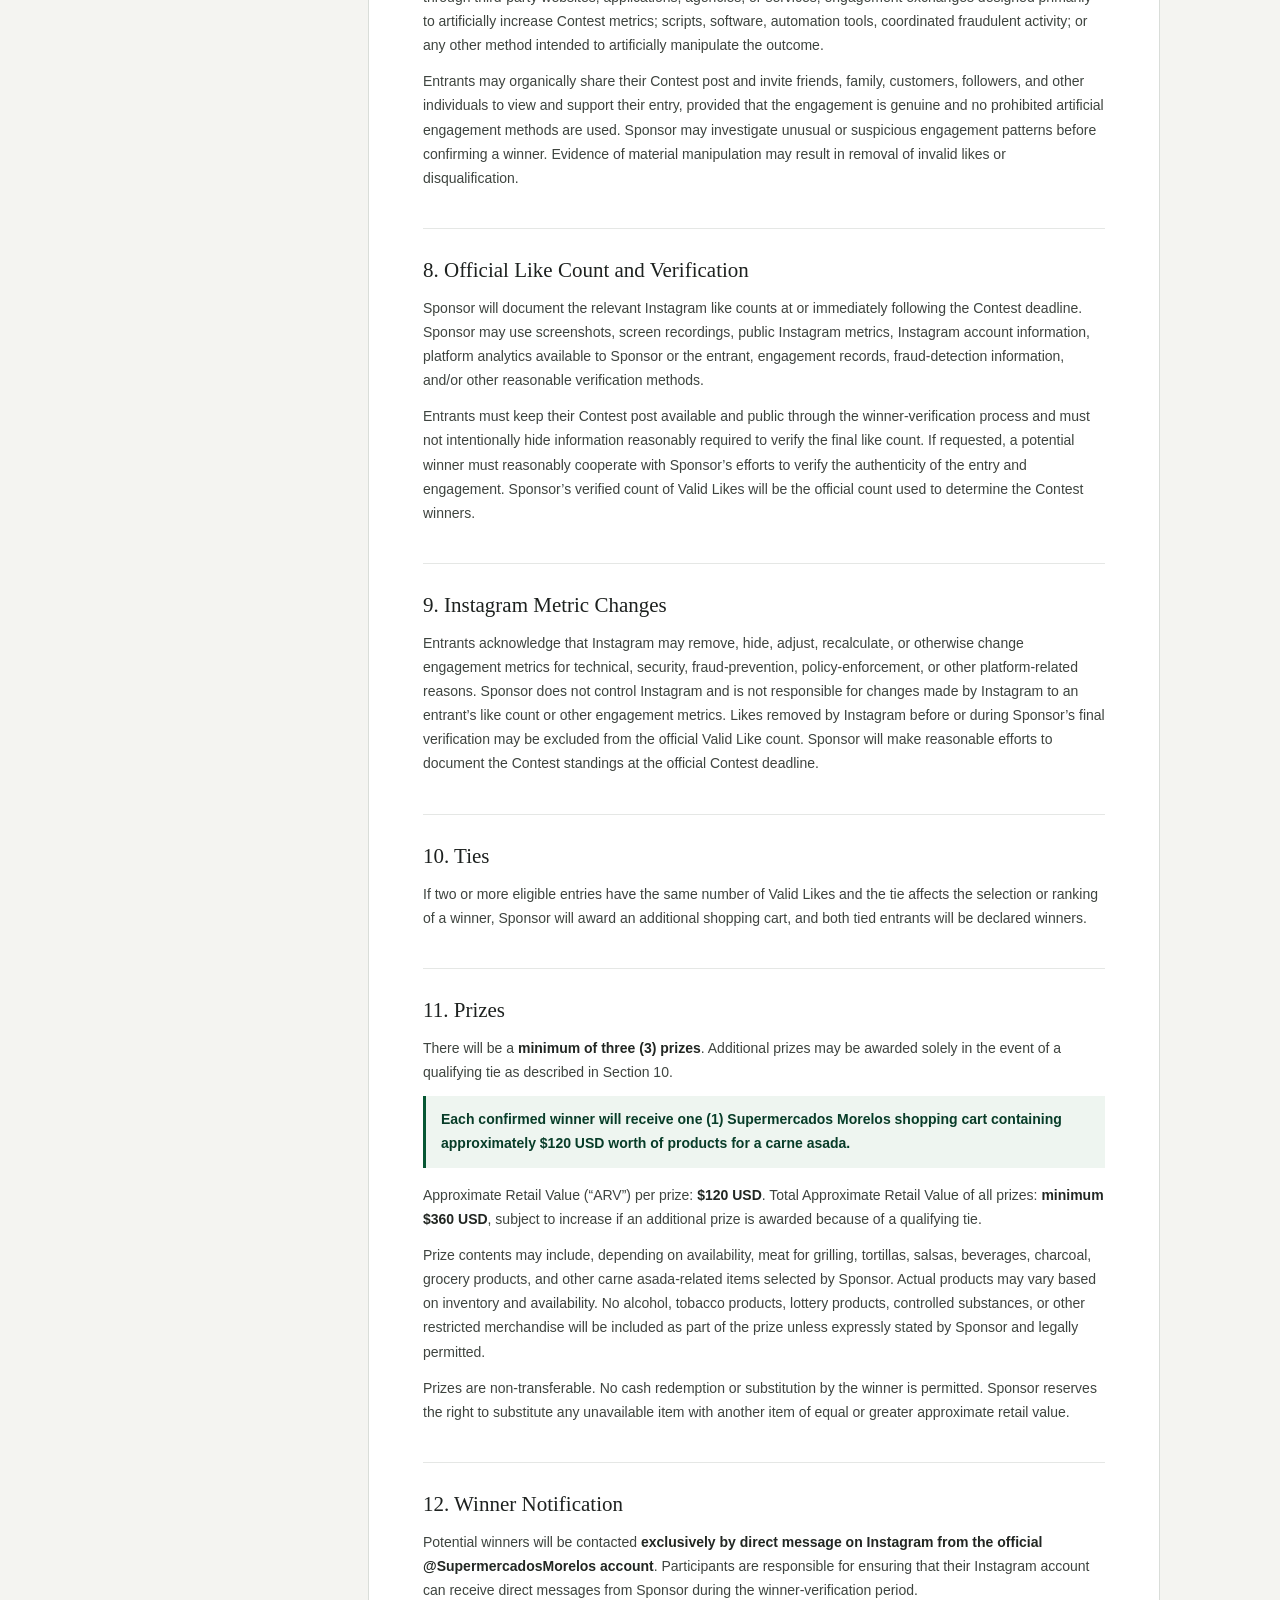
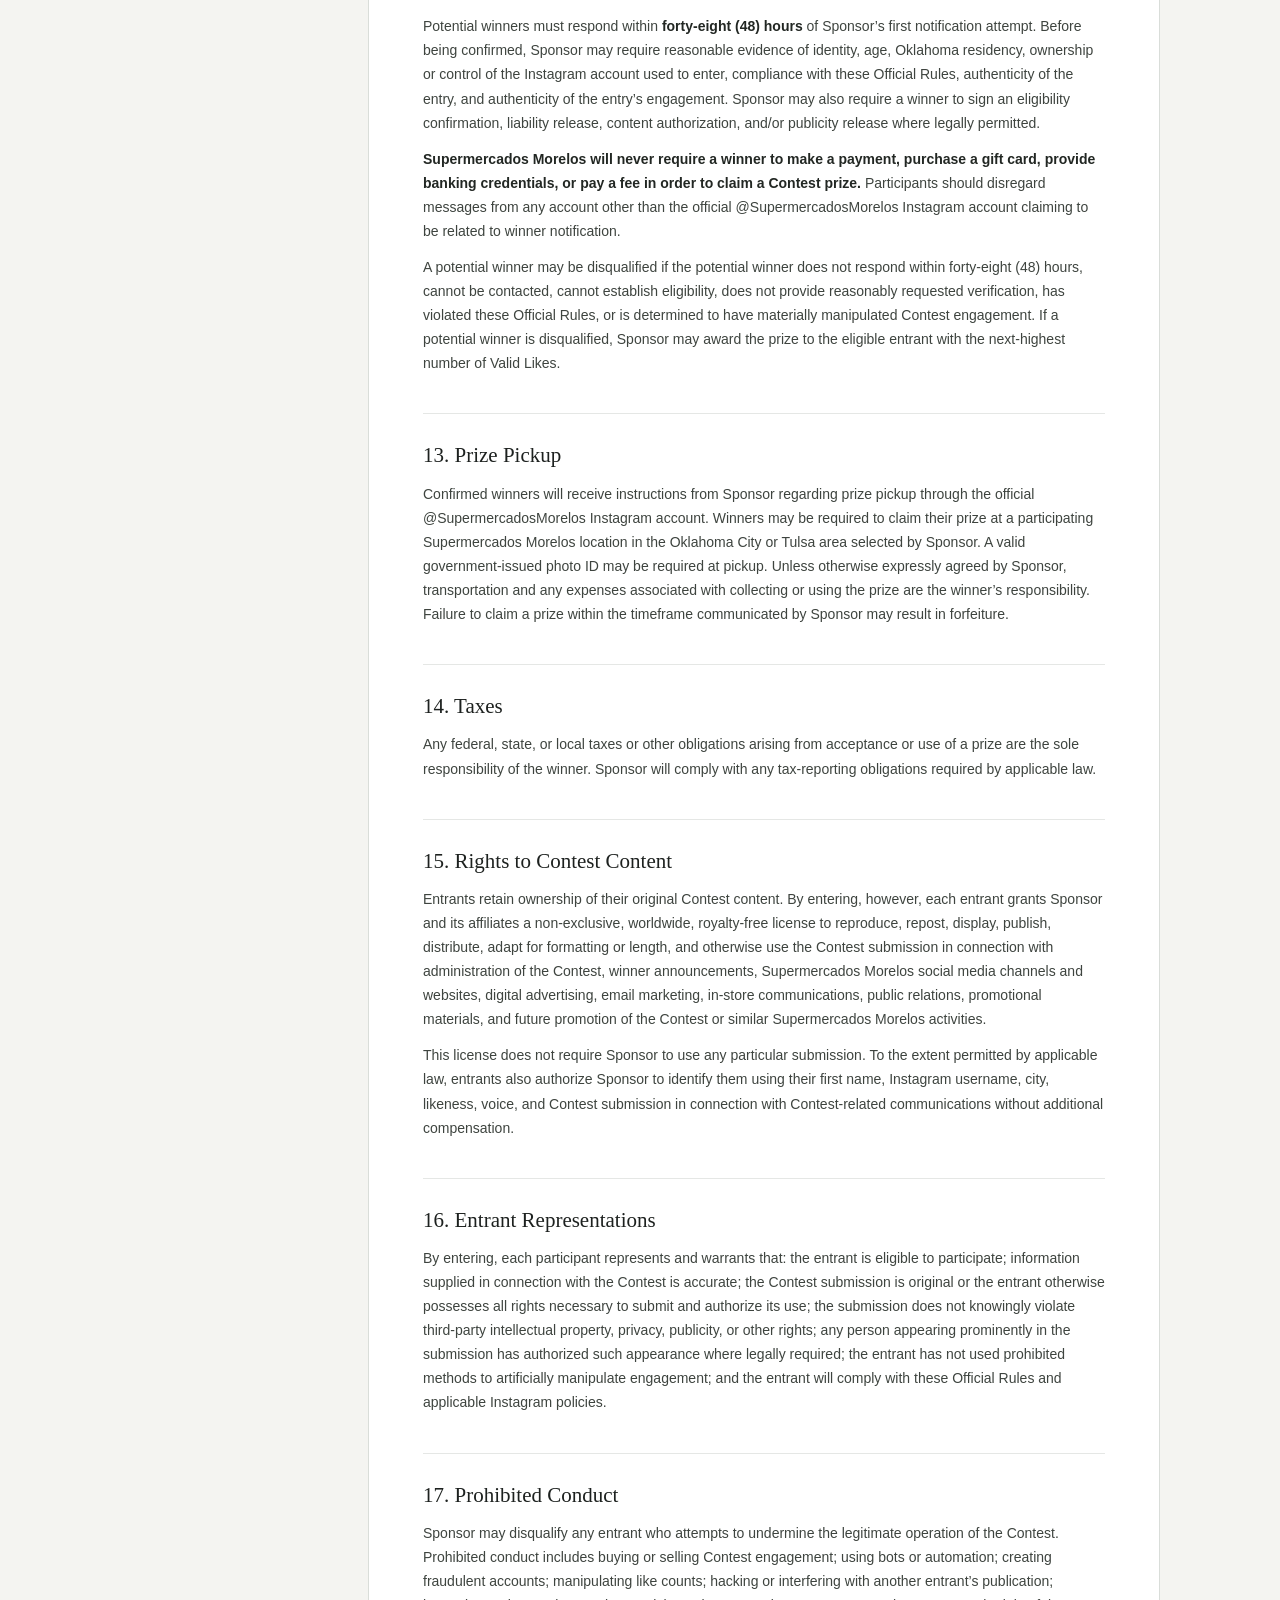
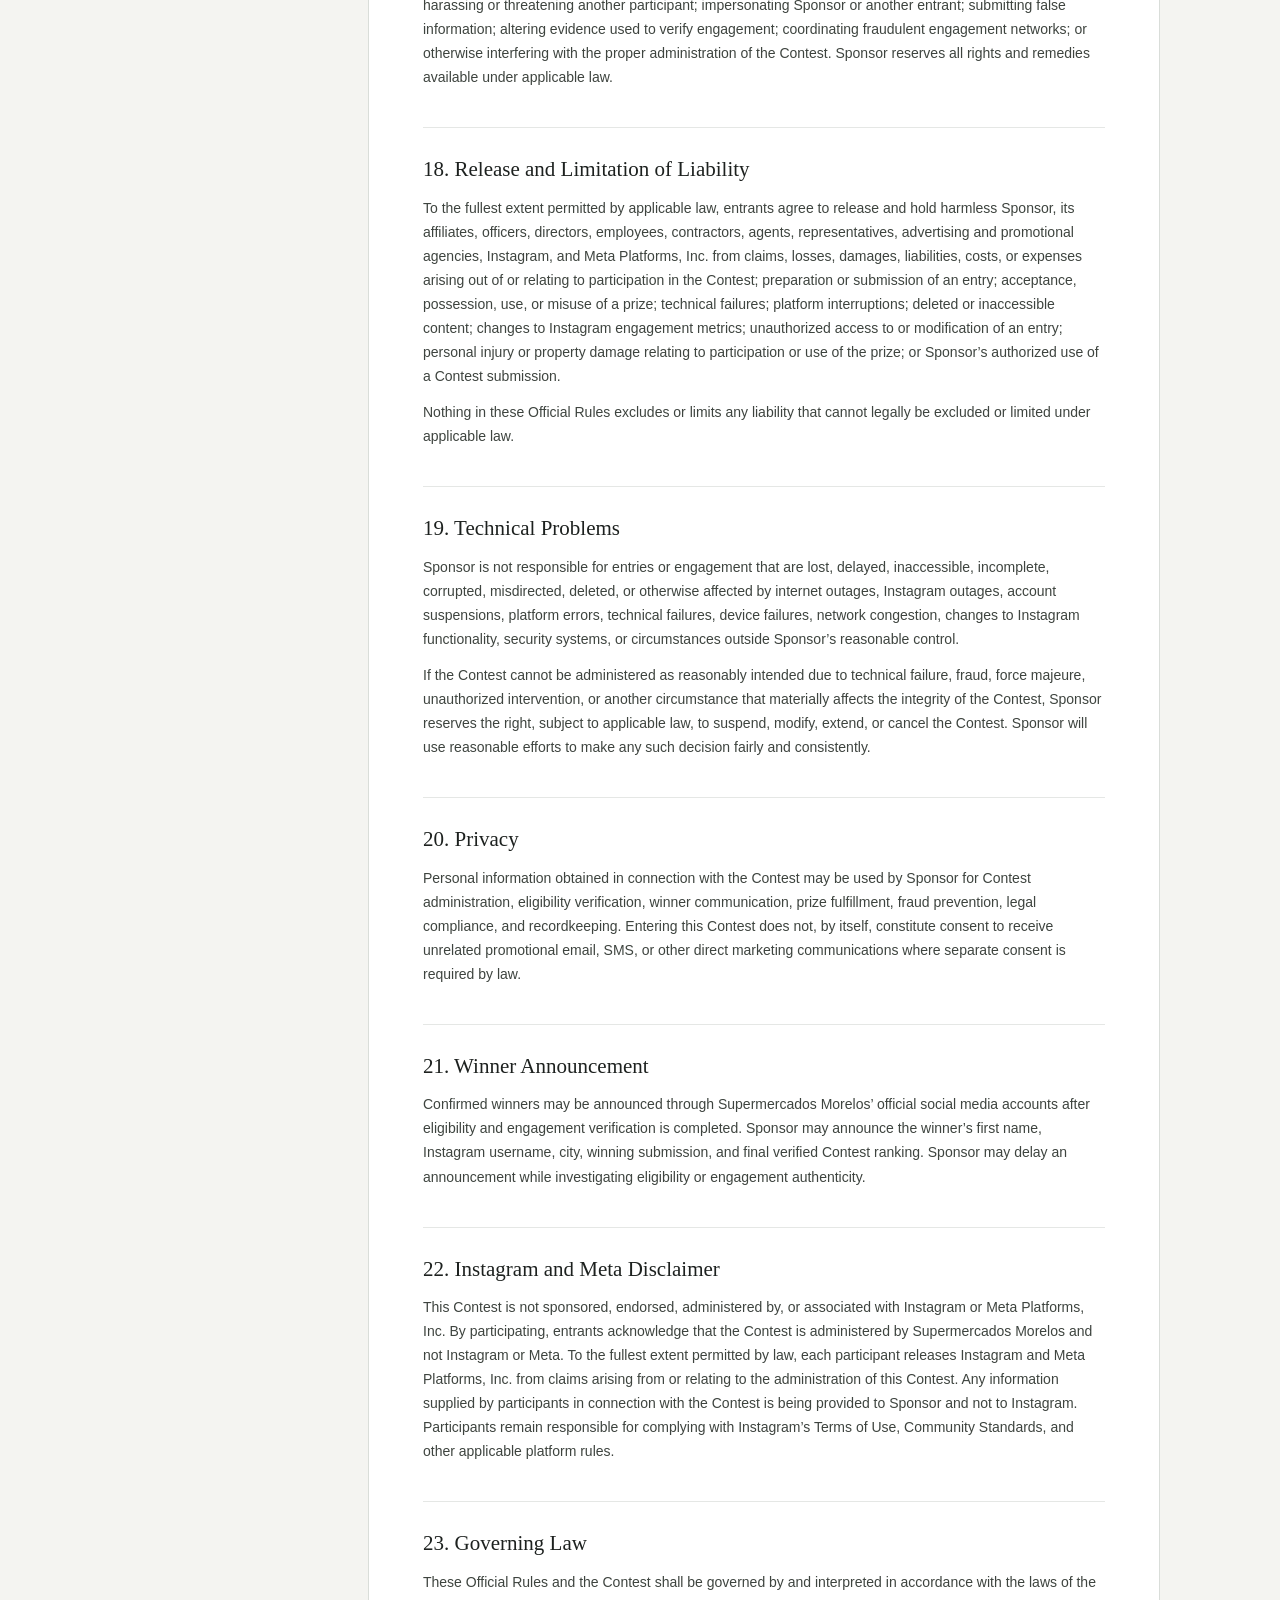
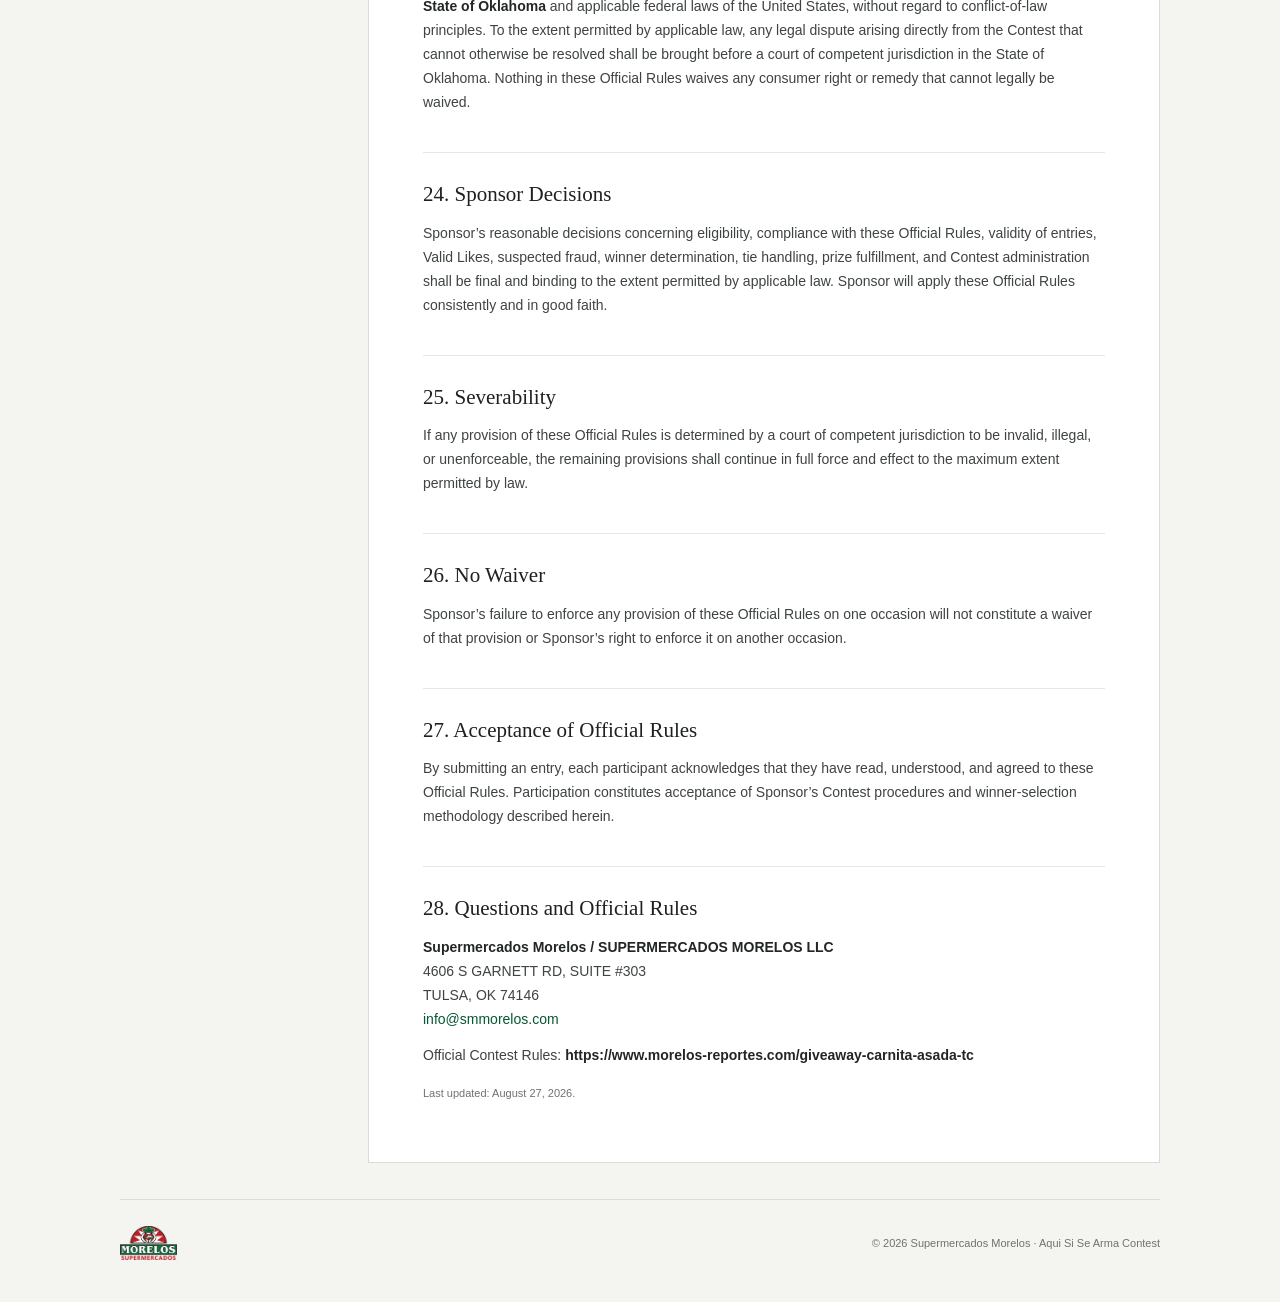
==== commit e892bf75: "Update carne asada contest official rules" ====
--- a/morelos-reporte_online-mayo-julio-2026/giveaway-carnita-asada-tc/index.html
+++ b/morelos-reporte_online-mayo-julio-2026/giveaway-carnita-asada-tc/index.html
@@ -129,7 +129,7 @@
       <h1>Aqui Si Se Arma Carne Asada Contest</h1>
       <p class="subtitle">Official terms, eligibility requirements, winner-selection method, prize details and participation rules for the 2026 Supermercados Morelos Instagram contest.</p>
       <div class="meta">
-        <span>3 Winners</span>
+        <span>At Least 3 Winners</span>
         <span>$120 USD ARV Each</span>
         <span>Instagram Contest</span>
         <span>State of Oklahoma</span>
@@ -141,70 +141,70 @@
       <div class="summary-card"><span>Deadline</span><b>September 4, 2026</b></div>
       <div class="summary-card"><span>Official Cutoff</span><b>11:59:59 PM CT</b></div>
       <div class="summary-card"><span>Winner Method</span><b>Most Valid Likes</b></div>
-      <div class="summary-card"><span>Total Prize Value</span><b>Approx. $360 USD</b></div>
+      <div class="summary-card"><span>Total Prize Value</span><b>Starting at $360 USD</b></div>
     </section>
 
-    <div class="notice"><b>Important:</b> Winners are not selected randomly. The three eligible original Instagram entries with the highest number of valid likes at the official cutoff will be designated potential winners, subject to verification and these Official Rules.</div>
+    <div class="notice"><b>Important:</b> Winners are not selected randomly. The three eligible original Instagram entries with the highest number of Valid Likes at the official cutoff will be designated potential winners, subject to verification. A qualifying tie may result in an additional winner and prize as described in Section 10.</div>
 
     <div class="layout" id="official-rules">
       <aside class="toc"><strong>Table of Contents</strong><a href="#s1">1. Sponsor</a><a href="#s2">2. Eligibility</a><a href="#s3">3. Contest Period</a><a href="#s4">4. How to Enter</a><a href="#s5">5. Content Requirements</a><a href="#s6">6. Winner Determination</a><a href="#s7">7. Valid Likes</a><a href="#s8">8. Verification</a><a href="#s9">9. Metric Changes</a><a href="#s10">10. Ties</a><a href="#s11">11. Prizes</a><a href="#s12">12. Winner Notification</a><a href="#s13">13. Prize Pickup</a><a href="#s14">14. Taxes</a><a href="#s15">15. Content Rights</a><a href="#s16">16. Entrant Representations</a><a href="#s17">17. Prohibited Conduct</a><a href="#s18">18. Liability</a><a href="#s19">19. Technical Problems</a><a href="#s20">20. Privacy</a><a href="#s21">21. Winner Announcement</a><a href="#s22">22. Instagram Disclaimer</a><a href="#s23">23. Governing Law</a><a href="#s24">24. Sponsor Decisions</a><a href="#s25">25. Severability</a><a href="#s26">26. No Waiver</a><a href="#s27">27. Acceptance</a><a href="#s28">28. Questions</a></aside>
 
       <article class="rules">
-        <section id="s1"><h2>1. Sponsor</h2><p>The Contest is sponsored by <strong>Supermercados Morelos / [INSERT FULL LEGAL ENTITY NAME]</strong>, [INSERT LEGAL BUSINESS ADDRESS], Oklahoma, United States, [INSERT CONTACT EMAIL] (“Sponsor” or “Supermercados Morelos”). This Contest is administered solely by Sponsor.</p></section>
-
-        <section id="s2"><h2>2. Eligibility</h2><p>The Contest is open to individuals who are legal residents of Oklahoma, are eighteen (18) years of age or older at the time of entry, maintain a valid and active Instagram account, keep their account and Contest entry public throughout the Contest Period and winner-verification period, and are able to claim their prize at a participating Supermercados Morelos location in the Oklahoma City or Tulsa area designated by Sponsor.</p><p>Employees, officers, directors, contractors, representatives, and agents of Sponsor, its affiliated companies, advertising or promotional agencies, and members of their immediate families or households are not eligible. Void where prohibited or restricted by law.</p></section>
-
-        <section id="s3"><h2>3. Contest Period</h2><p>The Contest begins when the official Contest announcement is published by Supermercados Morelos and ends on <strong>September 4, 2026 at 11:59:59 p.m. Central Time (“CT”)</strong>. All entries must be published and satisfy all entry requirements before the deadline. Likes received after the deadline will not count.</p></section>
-
-        <section id="s4"><h2>4. How to Enter</h2><ol><li>Prepare an original carne asada recipe featuring products from or products sold by Supermercados Morelos.</li><li>Create an original video showing the ingredients, preparation process, and final dish.</li><li>Publish the video as a post or Reel on the entrant’s own Instagram account.</li><li>Keep the Instagram account and Contest post public through winner verification.</li><li>Tag <strong>@SupermercadosMorelos</strong>.</li><li>Include <strong>#AquiSiSeArma</strong>.</li><li>Include <strong>#AquiSiSeArmaContest</strong> or otherwise clearly disclose that the publication is a Contest entry.</li></ol><p>Unless otherwise announced by Sponsor, each individual may submit one (1) Contest entry. Creating additional Instagram accounts to submit multiple entries is prohibited.</p></section>
-
-        <section id="s5"><h2>5. Entry Content Requirements</h2><p>Each submission must be original content created by or for the entrant with authorization, must not infringe third-party rights, must not contain unlawful, threatening, defamatory, discriminatory, obscene, dangerous, or otherwise inappropriate material, and must comply with Instagram policies and applicable federal, Oklahoma state, and local law. Entrants are responsible for obtaining necessary permission from identifiable persons appearing in the submission.</p></section>
-
-        <section id="s6"><h2>6. How Winners Are Determined</h2><div class="callout">Winners are not selected randomly.</div><p>The three (3) eligible Contest entries receiving the highest number of <strong>Valid Likes</strong> on their original Instagram Contest publication as of September 4, 2026 at 11:59:59 p.m. CT will be designated potential winners, subject to verification.</p><ul><li>1st Winner: highest number of Valid Likes.</li><li>2nd Winner: second-highest number of Valid Likes.</li><li>3rd Winner: third-highest number of Valid Likes.</li></ul><p>Only likes on the original qualifying Instagram post or Reel count. Likes on reposts, Stories, duplicated posts, Facebook posts, TikTok videos, shared publications, screenshots, or content published on another account or platform will not be added. Comments, views, Reel plays, saves, shares, followers, and other engagement metrics do not count.</p></section>
-
-        <section id="s7"><h2>7. Valid Likes</h2><p>A “Valid Like” is a genuine Instagram like generated organically by an authentic Instagram user through normal use of the platform. Sponsor may investigate and exclude engagement reasonably determined to be fraudulent, manipulated, purchased, automated, or inconsistent with fair administration of the Contest.</p><p>Invalid engagement may include purchased likes, bots, automated engagement, click farms, fake or mass-created accounts, third-party engagement services, engagement exchanges, scripts, software, automation tools, coordinated fraudulent activity, or other methods intended to artificially manipulate the outcome.</p><p>Entrants may organically share their Contest post and invite friends, family, customers, followers, and other individuals to support the entry, provided the engagement is genuine.</p></section>
-
-        <section id="s8"><h2>8. Official Like Count and Verification</h2><p>Sponsor will document relevant Instagram like counts at or immediately following the Contest deadline using screenshots, screen recordings, public Instagram metrics, available platform analytics, engagement records, fraud-detection information, and/or other reasonable verification methods. Entrants must keep the Contest post public through winner verification and reasonably cooperate with verification requests. Sponsor’s verified count of Valid Likes will be the official count.</p></section>
-
-        <section id="s9"><h2>9. Instagram Metric Changes</h2><p>Instagram may remove, hide, adjust, recalculate, or otherwise change engagement metrics for technical, security, fraud-prevention, policy-enforcement, or other platform reasons. Sponsor does not control Instagram and is not responsible for such changes. Likes removed before or during final verification may be excluded.</p></section>
-
-        <section id="s10"><h2>10. Ties</h2><p>If a tie affects winner selection or ranking, tied entries will be evaluated using: Creativity and Originality (40%), Overall Presentation and Visual Execution (30%), and Execution of the Carne Asada Concept and Integration of Supermercados Morelos (30%). If a tie remains, the higher Creativity and Originality score prevails. This judging procedure applies only as a tie-breaker.</p></section>
-
-        <section id="s11"><h2>11. Prizes</h2><p>There will be three (3) prizes. Each confirmed winner will receive one (1) Supermercados Morelos shopping cart containing approximately <strong>$120 USD</strong> worth of products for a carne asada. Total approximate retail value of all prizes: <strong>$360 USD</strong>.</p><p>Prize contents may include meat for grilling, tortillas, salsas, beverages, charcoal, grocery products, and other carne asada-related items selected by Sponsor, depending on availability. No alcohol, tobacco products, lottery products, controlled substances, or other restricted merchandise will be included unless expressly stated and legally permitted. Prizes are non-transferable and no cash redemption is permitted. Sponsor may substitute unavailable items with equal or greater approximate retail value.</p></section>
-
-        <section id="s12"><h2>12. Winner Notification</h2><p>Potential winners will be contacted <strong>exclusively by direct message on Instagram from the official @SupermercadosMorelos account</strong>. Participants are responsible for ensuring that their Instagram account can receive direct messages from Sponsor during the winner-verification period.</p><p>Potential winners must respond within <strong>forty-eight (48) hours</strong> of Sponsor’s first direct-message notification. Sponsor may request reasonable evidence of identity, age, Oklahoma residency, ownership or control of the Instagram account used to enter, compliance with these Official Rules, authenticity of the entry, and authenticity of engagement.</p><p><strong>Supermercados Morelos will never require a winner to make a payment, purchase a gift card, provide banking credentials, or pay a fee in order to claim a Contest prize.</strong> Participants should disregard messages from any account other than the official @SupermercadosMorelos Instagram account claiming to be related to winner notification.</p><p>If a potential winner does not respond within 48 hours, cannot be contacted, cannot establish eligibility, fails to provide reasonably requested verification, violates these Official Rules, or is determined to have materially manipulated Contest engagement, Sponsor may disqualify that potential winner and offer the prize to the eligible entrant with the next-highest number of Valid Likes.</p></section>
-
-        <section id="s13"><h2>13. Prize Pickup</h2><p>Confirmed winners will receive prize pickup instructions <strong>by direct message from the official @SupermercadosMorelos Instagram account</strong>. Winners may be required to claim their prize at a participating Supermercados Morelos location in the Oklahoma City or Tulsa area. A valid government-issued photo ID may be required. Transportation and other expenses associated with claiming or using the prize are the winner’s responsibility unless Sponsor agrees otherwise.</p></section>
-
-        <section id="s14"><h2>14. Taxes</h2><p>Any federal, state, or local taxes or other obligations arising from acceptance or use of a prize are the sole responsibility of the winner. Sponsor will comply with any reporting obligations required by applicable law.</p></section>
-
-        <section id="s15"><h2>15. Rights to Contest Content</h2><p>Entrants retain ownership of their original content. By entering, each entrant grants Sponsor and its affiliates a non-exclusive, worldwide, royalty-free license to reproduce, repost, display, publish, distribute, adapt for formatting or length, and otherwise use the Contest submission in connection with Contest administration, winner announcements, Supermercados Morelos social media, websites, digital advertising, email marketing, in-store communications, public relations, promotional materials, and future promotion of the Contest or similar activities.</p><p>To the extent permitted by law, entrants also authorize Sponsor to identify them using their first name, Instagram username, city, likeness, voice, and Contest submission in Contest-related communications without additional compensation.</p></section>
-
-        <section id="s16"><h2>16. Entrant Representations</h2><p>By entering, each participant represents and warrants that they are eligible; information supplied is accurate; the submission is original or all necessary rights have been obtained; the submission does not knowingly violate third-party rights; required permissions have been obtained from persons appearing in the submission; prohibited engagement methods have not been used; and the entrant will comply with these Official Rules and Instagram policies.</p></section>
-
-        <section id="s17"><h2>17. Prohibited Conduct</h2><p>Sponsor may disqualify any entrant who attempts to undermine the legitimate operation of the Contest, including by buying or selling engagement, using bots or automation, creating fraudulent accounts, manipulating like counts, hacking or interfering with another entrant’s publication, harassing another participant, impersonating Sponsor or another entrant, submitting false information, altering verification evidence, or coordinating fraudulent engagement networks.</p></section>
-
-        <section id="s18"><h2>18. Release and Limitation of Liability</h2><p>To the fullest extent permitted by applicable law, entrants agree to release and hold harmless Sponsor, its affiliates, officers, directors, employees, contractors, agents, representatives, advertising and promotional agencies, Instagram, and Meta Platforms, Inc. from claims, losses, damages, liabilities, costs, or expenses arising out of or relating to Contest participation, preparation or submission of an entry, acceptance or use of a prize, technical failures, platform interruptions, deleted or inaccessible content, changes to Instagram metrics, unauthorized access to an entry, personal injury or property damage, or Sponsor’s authorized use of Contest content. Nothing excludes liability that cannot legally be excluded.</p></section>
-
-        <section id="s19"><h2>19. Technical Problems</h2><p>Sponsor is not responsible for entries or engagement lost, delayed, inaccessible, incomplete, corrupted, misdirected, deleted, or affected by internet outages, Instagram outages, account suspensions, platform errors, device failures, network congestion, platform functionality changes, security systems, or circumstances outside Sponsor’s reasonable control.</p><p>If the Contest cannot be administered as intended due to technical failure, fraud, force majeure, unauthorized intervention, or another circumstance materially affecting integrity, Sponsor may, subject to applicable law, suspend, modify, extend, or cancel the Contest.</p></section>
-
-        <section id="s20"><h2>20. Privacy</h2><p>Personal information obtained in connection with the Contest may be used for administration, eligibility verification, winner communication, prize fulfillment, fraud prevention, legal compliance, and recordkeeping. Entering does not by itself constitute consent to unrelated promotional email, SMS, or other direct marketing where separate consent is legally required.</p></section>
-
-        <section id="s21"><h2>21. Winner Announcement</h2><p>Confirmed winners may be announced through Supermercados Morelos’ official social media accounts after eligibility and engagement verification. Sponsor may announce the winner’s first name, Instagram username, city, winning submission, and final verified Contest ranking.</p></section>
-
-        <section id="s22"><h2>22. Instagram and Meta Disclaimer</h2><p>This Contest is not sponsored, endorsed, administered by, or associated with Instagram or Meta Platforms, Inc. By participating, entrants acknowledge that the Contest is administered by Supermercados Morelos and not Instagram or Meta and, to the fullest extent permitted by law, release Instagram and Meta Platforms, Inc. from claims arising from or related to administration of the Contest.</p></section>
-
-        <section id="s23"><h2>23. Governing Law</h2><p>These Official Rules and the Contest shall be governed by and interpreted in accordance with the laws of the <strong>State of Oklahoma</strong> and applicable federal laws of the United States, without regard to conflict-of-law principles. To the extent permitted by applicable law, disputes arising directly from the Contest that cannot otherwise be resolved shall be brought before a court of competent jurisdiction in the State of Oklahoma.</p></section>
-
-        <section id="s24"><h2>24. Sponsor Decisions</h2><p>Sponsor’s reasonable decisions concerning eligibility, compliance, validity of entries, Valid Likes, suspected fraud, winner determination, tie-breaking, prize fulfillment, and Contest administration shall be final and binding to the extent permitted by applicable law. Sponsor will apply these Official Rules consistently and in good faith.</p></section>
+        <section id="s1"><h2>1. Sponsor</h2><p>The Contest is sponsored by:</p><p><strong>Supermercados Morelos / SUPERMERCADOS MORELOS LLC</strong><br>4606 S GARNETT RD, SUITE #303<br>TULSA, OK 74146<br><a href="mailto:info@smmorelos.com">info@smmorelos.com</a><br>(“Sponsor” or “Supermercados Morelos”).</p><p>This Contest is administered solely by Sponsor.</p></section>
+
+        <section id="s2"><h2>2. Eligibility</h2><p>The Contest is open to individuals who:</p><ul><li>Are legal residents of Oklahoma;</li><li>Are eighteen (18) years of age or older at the time of entry;</li><li>Have a valid and active Instagram account;</li><li>Maintain their Instagram account and Contest entry as public throughout the Contest Period and winner-verification period; and</li><li>Are able to claim their prize at a participating Supermercados Morelos location in the Oklahoma City or Tulsa area designated by Sponsor.</li></ul><p>Employees, officers, directors, contractors, representatives, and agents of Sponsor, its affiliated companies, advertising or promotional agencies, and members of their immediate families or households are not eligible to participate. The Contest is void where prohibited or restricted by law.</p></section>
+
+        <section id="s3"><h2>3. Contest Period</h2><p>The Contest begins when the official Contest announcement is published by Supermercados Morelos and ends on <strong>September 4, 2026 at 11:59:59 p.m. Central Time (“CT”)</strong>. All entries must be published and satisfy all entry requirements before the Contest deadline. Likes received after the deadline will not count toward determining the winners. Sponsor’s records and verification procedures shall determine the official closing time.</p></section>
+
+        <section id="s4"><h2>4. How to Enter</h2><ol><li>Prepare an original carne asada recipe featuring products from or products sold by Supermercados Morelos.</li><li>Create an original video showing the preparation of the carne asada, including the ingredients, preparation process, and final dish.</li><li>Publish the video as a post or Reel on the entrant’s own Instagram account.</li><li>Keep the Instagram account and Contest post public so Sponsor can view and verify the entry and its engagement.</li><li>Tag <strong>@SupermercadosMorelos</strong> in the publication.</li><li>Include <strong>#AquiSiSeArma</strong> in the publication.</li><li>Include <strong>#AquiSiSeArmaContest</strong> or otherwise clearly disclose that the publication is a Contest entry.</li></ol><p>An entry will not be considered valid unless all required elements can be verified by Sponsor. Unless otherwise expressly announced by Sponsor, each individual may submit one (1) Contest entry. Creating additional Instagram accounts to submit multiple entries is prohibited.</p></section>
+
+        <section id="s5"><h2>5. Entry Content Requirements</h2><p>Each Contest submission must be original content created by or for the entrant with the entrant’s authorization; accurately represent the entrant’s participation; not infringe any copyright, trademark, privacy, publicity, intellectual property, or other rights of a third party; not contain unlawful, threatening, defamatory, discriminatory, obscene, dangerous, or otherwise inappropriate material; not contain unauthorized commercial content belonging to third parties; comply with Instagram’s applicable Terms of Use, Community Standards, and other platform policies; comply with applicable federal, Oklahoma state, and local law; and otherwise comply with these Official Rules.</p><p>If another identifiable person appears in the submission, the entrant is responsible for obtaining any permission reasonably necessary for that person to appear in the content and for Sponsor to use the submission as described in these Official Rules. Sponsor may disqualify an entry that does not comply with these requirements.</p></section>
+
+        <section id="s6"><h2>6. How Winners Are Determined</h2><div class="callout">Winners are not selected randomly.</div><p>The three (3) eligible Contest entries that receive the highest number of <strong>Valid Likes</strong> on their original Instagram Contest publication as of <strong>September 4, 2026 at 11:59:59 p.m. CT</strong> will be designated the three potential winners, subject to verification.</p><ul><li>1st Winner: eligible entry with the highest number of Valid Likes.</li><li>2nd Winner: eligible entry with the second-highest number of Valid Likes.</li><li>3rd Winner: eligible entry with the third-highest number of Valid Likes.</li></ul><p>Only likes on the original qualifying Instagram post or Reel will count. Likes on reposts, Stories, duplicated posts, Facebook posts, TikTok videos, shared publications, screenshots, or content published on another account or platform will not be added to the entrant’s total. Comments, views, Reel plays, saves, shares, followers, and other engagement metrics do not count toward determining the winners.</p></section>
+
+        <section id="s7"><h2>7. Valid Likes</h2><p>For purposes of this Contest, a “Valid Like” is a genuine Instagram like generated organically by an authentic Instagram user through normal use of the Instagram platform. Sponsor reserves the right to investigate and exclude likes or engagement that Sponsor reasonably determines to be fraudulent, manipulated, purchased, automated, or otherwise inconsistent with the fair administration of the Contest.</p><p>Examples of engagement that may be considered invalid include purchased likes; likes generated by bots; automated engagement; click farms; fake, fraudulent, or mass-created accounts; engagement purchased through third-party websites, applications, agencies, or services; engagement exchanges designed primarily to artificially increase Contest metrics; scripts, software, automation tools, coordinated fraudulent activity; or any other method intended to artificially manipulate the outcome.</p><p>Entrants may organically share their Contest post and invite friends, family, customers, followers, and other individuals to view and support their entry, provided that the engagement is genuine and no prohibited artificial engagement methods are used. Sponsor may investigate unusual or suspicious engagement patterns before confirming a winner. Evidence of material manipulation may result in removal of invalid likes or disqualification.</p></section>
+
+        <section id="s8"><h2>8. Official Like Count and Verification</h2><p>Sponsor will document the relevant Instagram like counts at or immediately following the Contest deadline. Sponsor may use screenshots, screen recordings, public Instagram metrics, Instagram account information, platform analytics available to Sponsor or the entrant, engagement records, fraud-detection information, and/or other reasonable verification methods.</p><p>Entrants must keep their Contest post available and public through the winner-verification process and must not intentionally hide information reasonably required to verify the final like count. If requested, a potential winner must reasonably cooperate with Sponsor’s efforts to verify the authenticity of the entry and engagement. Sponsor’s verified count of Valid Likes will be the official count used to determine the Contest winners.</p></section>
+
+        <section id="s9"><h2>9. Instagram Metric Changes</h2><p>Entrants acknowledge that Instagram may remove, hide, adjust, recalculate, or otherwise change engagement metrics for technical, security, fraud-prevention, policy-enforcement, or other platform-related reasons. Sponsor does not control Instagram and is not responsible for changes made by Instagram to an entrant’s like count or other engagement metrics. Likes removed by Instagram before or during Sponsor’s final verification may be excluded from the official Valid Like count. Sponsor will make reasonable efforts to document the Contest standings at the official Contest deadline.</p></section>
+
+        <section id="s10"><h2>10. Ties</h2><p>If two or more eligible entries have the same number of Valid Likes and the tie affects the selection or ranking of a winner, Sponsor will award an additional shopping cart, and both tied entrants will be declared winners.</p></section>
+
+        <section id="s11"><h2>11. Prizes</h2><p>There will be a <strong>minimum of three (3) prizes</strong>. Additional prizes may be awarded solely in the event of a qualifying tie as described in Section 10.</p><div class="callout">Each confirmed winner will receive one (1) Supermercados Morelos shopping cart containing approximately $120 USD worth of products for a carne asada.</div><p>Approximate Retail Value (“ARV”) per prize: <strong>$120 USD</strong>. Total Approximate Retail Value of all prizes: <strong>minimum $360 USD</strong>, subject to increase if an additional prize is awarded because of a qualifying tie.</p><p>Prize contents may include, depending on availability, meat for grilling, tortillas, salsas, beverages, charcoal, grocery products, and other carne asada-related items selected by Sponsor. Actual products may vary based on inventory and availability. No alcohol, tobacco products, lottery products, controlled substances, or other restricted merchandise will be included as part of the prize unless expressly stated by Sponsor and legally permitted.</p><p>Prizes are non-transferable. No cash redemption or substitution by the winner is permitted. Sponsor reserves the right to substitute any unavailable item with another item of equal or greater approximate retail value.</p></section>
+
+        <section id="s12"><h2>12. Winner Notification</h2><p>Potential winners will be contacted <strong>exclusively by direct message on Instagram from the official @SupermercadosMorelos account</strong>. Participants are responsible for ensuring that their Instagram account can receive direct messages from Sponsor during the winner-verification period.</p><p>Potential winners must respond within <strong>forty-eight (48) hours</strong> of Sponsor’s first notification attempt. Before being confirmed, Sponsor may require reasonable evidence of identity, age, Oklahoma residency, ownership or control of the Instagram account used to enter, compliance with these Official Rules, authenticity of the entry, and authenticity of the entry’s engagement. Sponsor may also require a winner to sign an eligibility confirmation, liability release, content authorization, and/or publicity release where legally permitted.</p><p><strong>Supermercados Morelos will never require a winner to make a payment, purchase a gift card, provide banking credentials, or pay a fee in order to claim a Contest prize.</strong> Participants should disregard messages from any account other than the official @SupermercadosMorelos Instagram account claiming to be related to winner notification.</p><p>A potential winner may be disqualified if the potential winner does not respond within forty-eight (48) hours, cannot be contacted, cannot establish eligibility, does not provide reasonably requested verification, has violated these Official Rules, or is determined to have materially manipulated Contest engagement. If a potential winner is disqualified, Sponsor may award the prize to the eligible entrant with the next-highest number of Valid Likes.</p></section>
+
+        <section id="s13"><h2>13. Prize Pickup</h2><p>Confirmed winners will receive instructions from Sponsor regarding prize pickup through the official @SupermercadosMorelos Instagram account. Winners may be required to claim their prize at a participating Supermercados Morelos location in the Oklahoma City or Tulsa area selected by Sponsor. A valid government-issued photo ID may be required at pickup. Unless otherwise expressly agreed by Sponsor, transportation and any expenses associated with collecting or using the prize are the winner’s responsibility. Failure to claim a prize within the timeframe communicated by Sponsor may result in forfeiture.</p></section>
+
+        <section id="s14"><h2>14. Taxes</h2><p>Any federal, state, or local taxes or other obligations arising from acceptance or use of a prize are the sole responsibility of the winner. Sponsor will comply with any tax-reporting obligations required by applicable law.</p></section>
+
+        <section id="s15"><h2>15. Rights to Contest Content</h2><p>Entrants retain ownership of their original Contest content. By entering, however, each entrant grants Sponsor and its affiliates a non-exclusive, worldwide, royalty-free license to reproduce, repost, display, publish, distribute, adapt for formatting or length, and otherwise use the Contest submission in connection with administration of the Contest, winner announcements, Supermercados Morelos social media channels and websites, digital advertising, email marketing, in-store communications, public relations, promotional materials, and future promotion of the Contest or similar Supermercados Morelos activities.</p><p>This license does not require Sponsor to use any particular submission. To the extent permitted by applicable law, entrants also authorize Sponsor to identify them using their first name, Instagram username, city, likeness, voice, and Contest submission in connection with Contest-related communications without additional compensation.</p></section>
+
+        <section id="s16"><h2>16. Entrant Representations</h2><p>By entering, each participant represents and warrants that: the entrant is eligible to participate; information supplied in connection with the Contest is accurate; the Contest submission is original or the entrant otherwise possesses all rights necessary to submit and authorize its use; the submission does not knowingly violate third-party intellectual property, privacy, publicity, or other rights; any person appearing prominently in the submission has authorized such appearance where legally required; the entrant has not used prohibited methods to artificially manipulate engagement; and the entrant will comply with these Official Rules and applicable Instagram policies.</p></section>
+
+        <section id="s17"><h2>17. Prohibited Conduct</h2><p>Sponsor may disqualify any entrant who attempts to undermine the legitimate operation of the Contest. Prohibited conduct includes buying or selling Contest engagement; using bots or automation; creating fraudulent accounts; manipulating like counts; hacking or interfering with another entrant’s publication; harassing or threatening another participant; impersonating Sponsor or another entrant; submitting false information; altering evidence used to verify engagement; coordinating fraudulent engagement networks; or otherwise interfering with the proper administration of the Contest. Sponsor reserves all rights and remedies available under applicable law.</p></section>
+
+        <section id="s18"><h2>18. Release and Limitation of Liability</h2><p>To the fullest extent permitted by applicable law, entrants agree to release and hold harmless Sponsor, its affiliates, officers, directors, employees, contractors, agents, representatives, advertising and promotional agencies, Instagram, and Meta Platforms, Inc. from claims, losses, damages, liabilities, costs, or expenses arising out of or relating to participation in the Contest; preparation or submission of an entry; acceptance, possession, use, or misuse of a prize; technical failures; platform interruptions; deleted or inaccessible content; changes to Instagram engagement metrics; unauthorized access to or modification of an entry; personal injury or property damage relating to participation or use of the prize; or Sponsor’s authorized use of a Contest submission.</p><p>Nothing in these Official Rules excludes or limits any liability that cannot legally be excluded or limited under applicable law.</p></section>
+
+        <section id="s19"><h2>19. Technical Problems</h2><p>Sponsor is not responsible for entries or engagement that are lost, delayed, inaccessible, incomplete, corrupted, misdirected, deleted, or otherwise affected by internet outages, Instagram outages, account suspensions, platform errors, technical failures, device failures, network congestion, changes to Instagram functionality, security systems, or circumstances outside Sponsor’s reasonable control.</p><p>If the Contest cannot be administered as reasonably intended due to technical failure, fraud, force majeure, unauthorized intervention, or another circumstance that materially affects the integrity of the Contest, Sponsor reserves the right, subject to applicable law, to suspend, modify, extend, or cancel the Contest. Sponsor will use reasonable efforts to make any such decision fairly and consistently.</p></section>
+
+        <section id="s20"><h2>20. Privacy</h2><p>Personal information obtained in connection with the Contest may be used by Sponsor for Contest administration, eligibility verification, winner communication, prize fulfillment, fraud prevention, legal compliance, and recordkeeping. Entering this Contest does not, by itself, constitute consent to receive unrelated promotional email, SMS, or other direct marketing communications where separate consent is required by law.</p></section>
+
+        <section id="s21"><h2>21. Winner Announcement</h2><p>Confirmed winners may be announced through Supermercados Morelos’ official social media accounts after eligibility and engagement verification is completed. Sponsor may announce the winner’s first name, Instagram username, city, winning submission, and final verified Contest ranking. Sponsor may delay an announcement while investigating eligibility or engagement authenticity.</p></section>
+
+        <section id="s22"><h2>22. Instagram and Meta Disclaimer</h2><p>This Contest is not sponsored, endorsed, administered by, or associated with Instagram or Meta Platforms, Inc. By participating, entrants acknowledge that the Contest is administered by Supermercados Morelos and not Instagram or Meta. To the fullest extent permitted by law, each participant releases Instagram and Meta Platforms, Inc. from claims arising from or relating to the administration of this Contest. Any information supplied by participants in connection with the Contest is being provided to Sponsor and not to Instagram. Participants remain responsible for complying with Instagram’s Terms of Use, Community Standards, and other applicable platform rules.</p></section>
+
+        <section id="s23"><h2>23. Governing Law</h2><p>These Official Rules and the Contest shall be governed by and interpreted in accordance with the laws of the <strong>State of Oklahoma</strong> and applicable federal laws of the United States, without regard to conflict-of-law principles. To the extent permitted by applicable law, any legal dispute arising directly from the Contest that cannot otherwise be resolved shall be brought before a court of competent jurisdiction in the State of Oklahoma. Nothing in these Official Rules waives any consumer right or remedy that cannot legally be waived.</p></section>
+
+        <section id="s24"><h2>24. Sponsor Decisions</h2><p>Sponsor’s reasonable decisions concerning eligibility, compliance with these Official Rules, validity of entries, Valid Likes, suspected fraud, winner determination, tie handling, prize fulfillment, and Contest administration shall be final and binding to the extent permitted by applicable law. Sponsor will apply these Official Rules consistently and in good faith.</p></section>
 
         <section id="s25"><h2>25. Severability</h2><p>If any provision of these Official Rules is determined by a court of competent jurisdiction to be invalid, illegal, or unenforceable, the remaining provisions shall continue in full force and effect to the maximum extent permitted by law.</p></section>
 
         <section id="s26"><h2>26. No Waiver</h2><p>Sponsor’s failure to enforce any provision of these Official Rules on one occasion will not constitute a waiver of that provision or Sponsor’s right to enforce it on another occasion.</p></section>
 
-        <section id="s27"><h2>27. Acceptance of Official Rules</h2><p>By submitting an entry, each participant acknowledges that they have read, understood, and agreed to these Official Rules and accepts Sponsor’s Contest procedures and winner-selection methodology described herein.</p></section>
-
-        <section id="s28"><h2>28. Questions and Official Rules</h2><p><strong>Supermercados Morelos</strong><br>[INSERT FULL LEGAL ENTITY NAME]<br>[INSERT BUSINESS ADDRESS]<br>[INSERT CONTACT EMAIL]</p><p>Official Contest Rules: <strong>https://morelos-reportes.com/giveaway-carnita-asada-tc</strong></p><p class="legal-note">Last updated: August 26, 2026. This page is intended for contest administration and approval. Final publication should reflect the Sponsor’s correct legal entity, business address, and contact email.</p></section>
+        <section id="s27"><h2>27. Acceptance of Official Rules</h2><p>By submitting an entry, each participant acknowledges that they have read, understood, and agreed to these Official Rules. Participation constitutes acceptance of Sponsor’s Contest procedures and winner-selection methodology described herein.</p></section>
+
+        <section id="s28"><h2>28. Questions and Official Rules</h2><p><strong>Supermercados Morelos / SUPERMERCADOS MORELOS LLC</strong><br>4606 S GARNETT RD, SUITE #303<br>TULSA, OK 74146<br><a href="mailto:info@smmorelos.com">info@smmorelos.com</a></p><p>Official Contest Rules: <strong>https://www.morelos-reportes.com/giveaway-carnita-asada-tc</strong></p><p class="legal-note">Last updated: August 27, 2026.</p></section>
       </article>
     </div>
   </main>
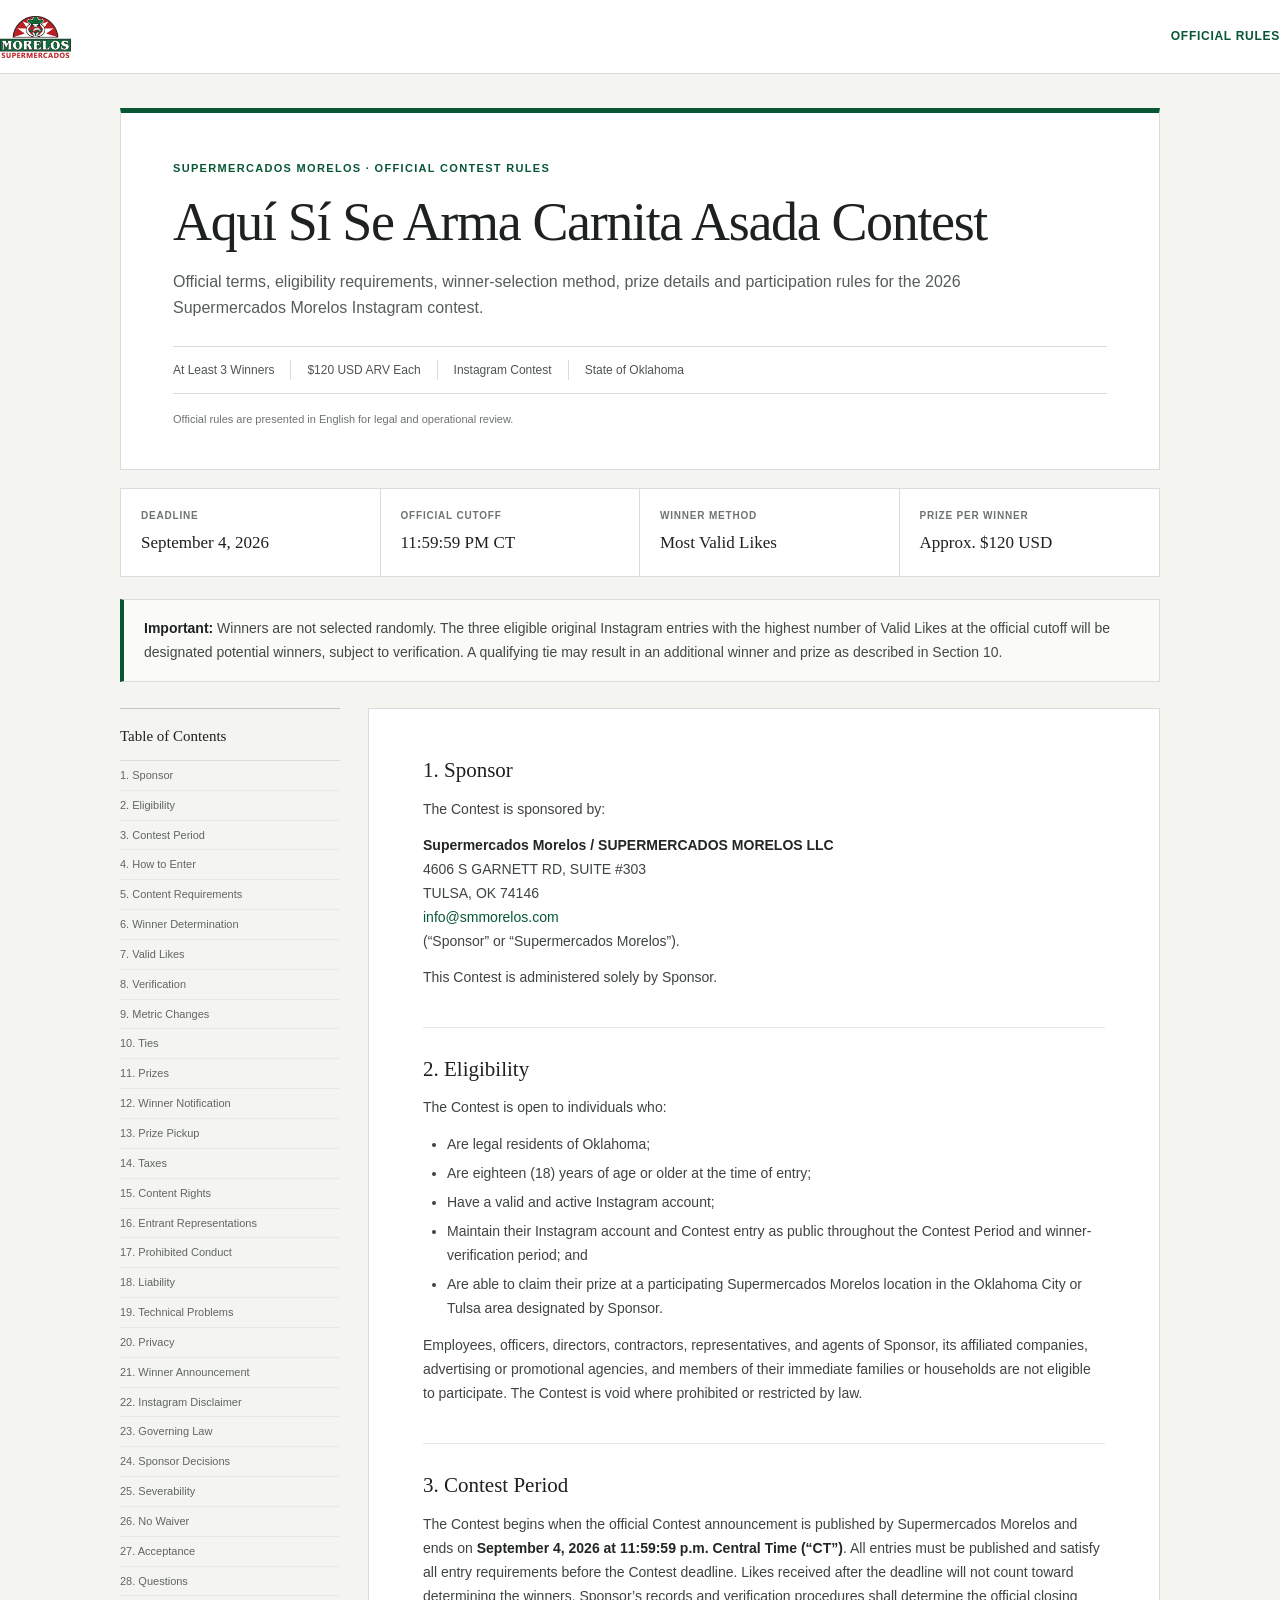
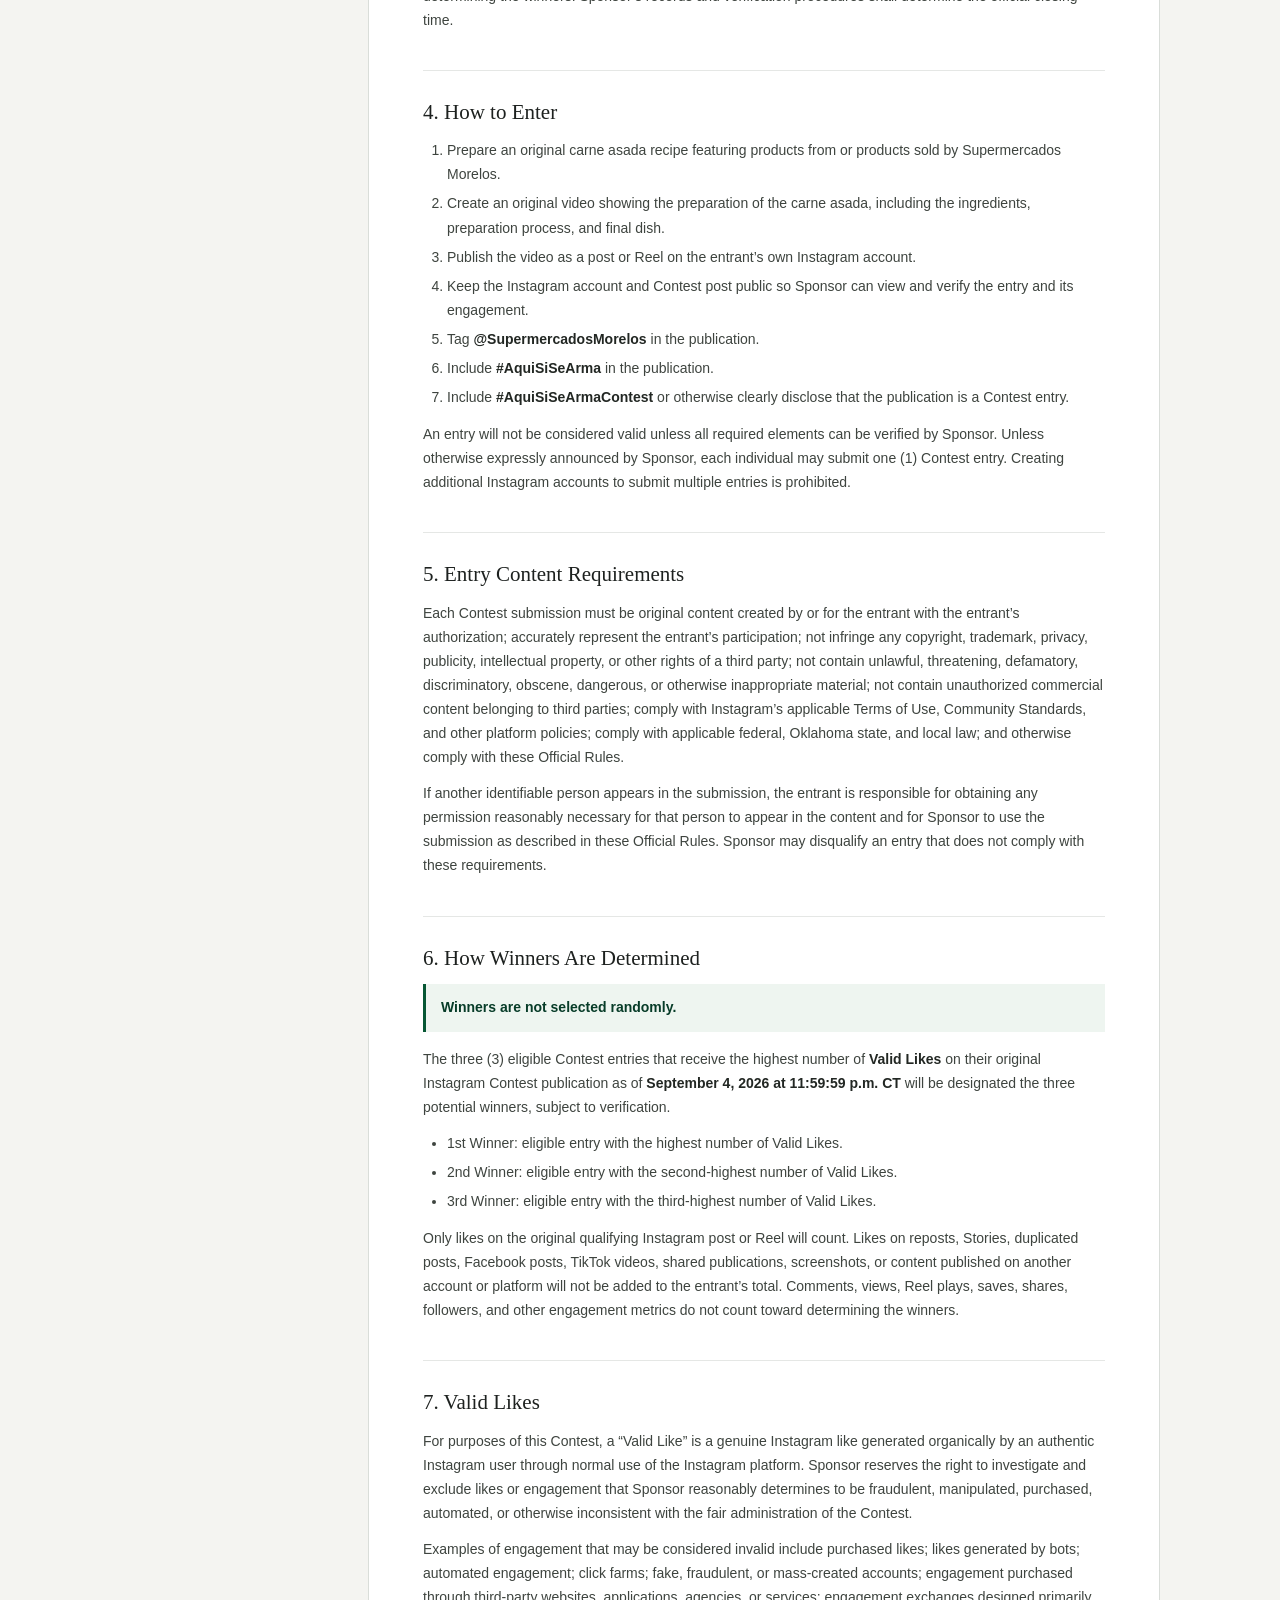
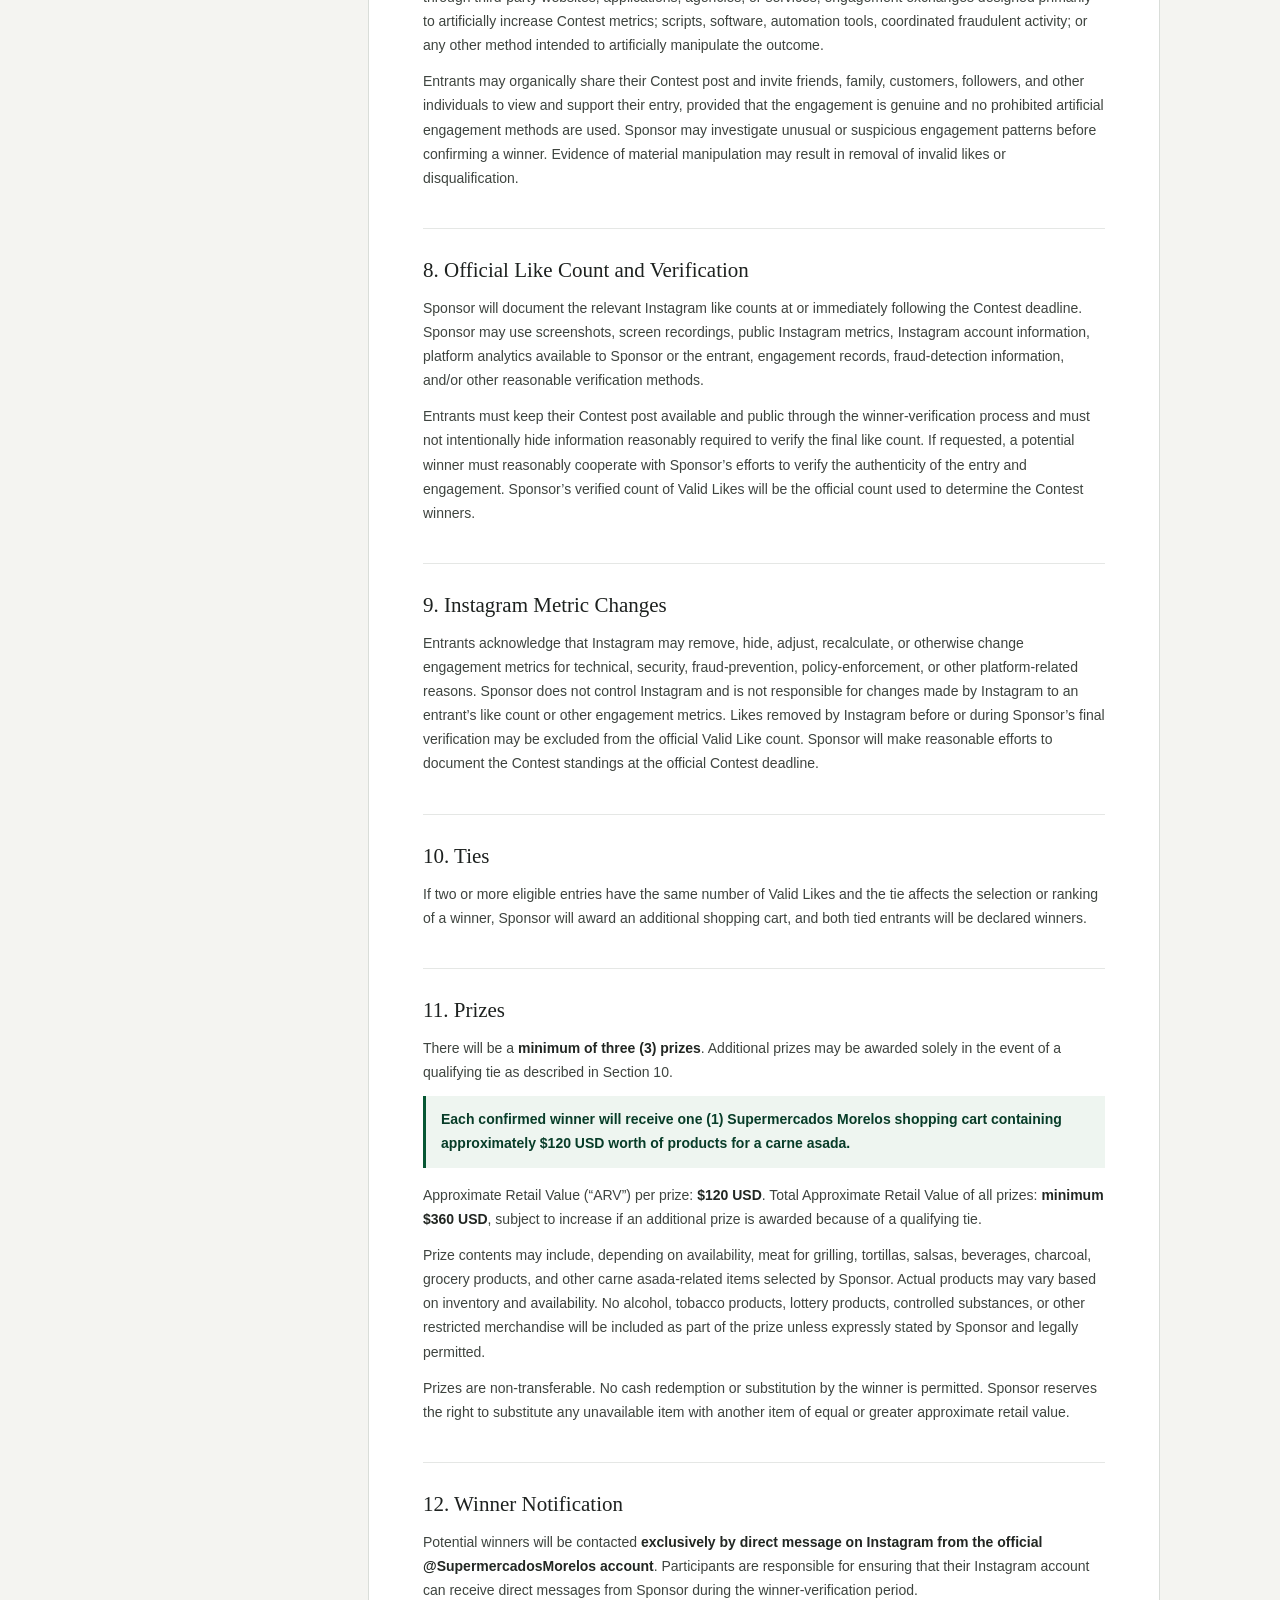
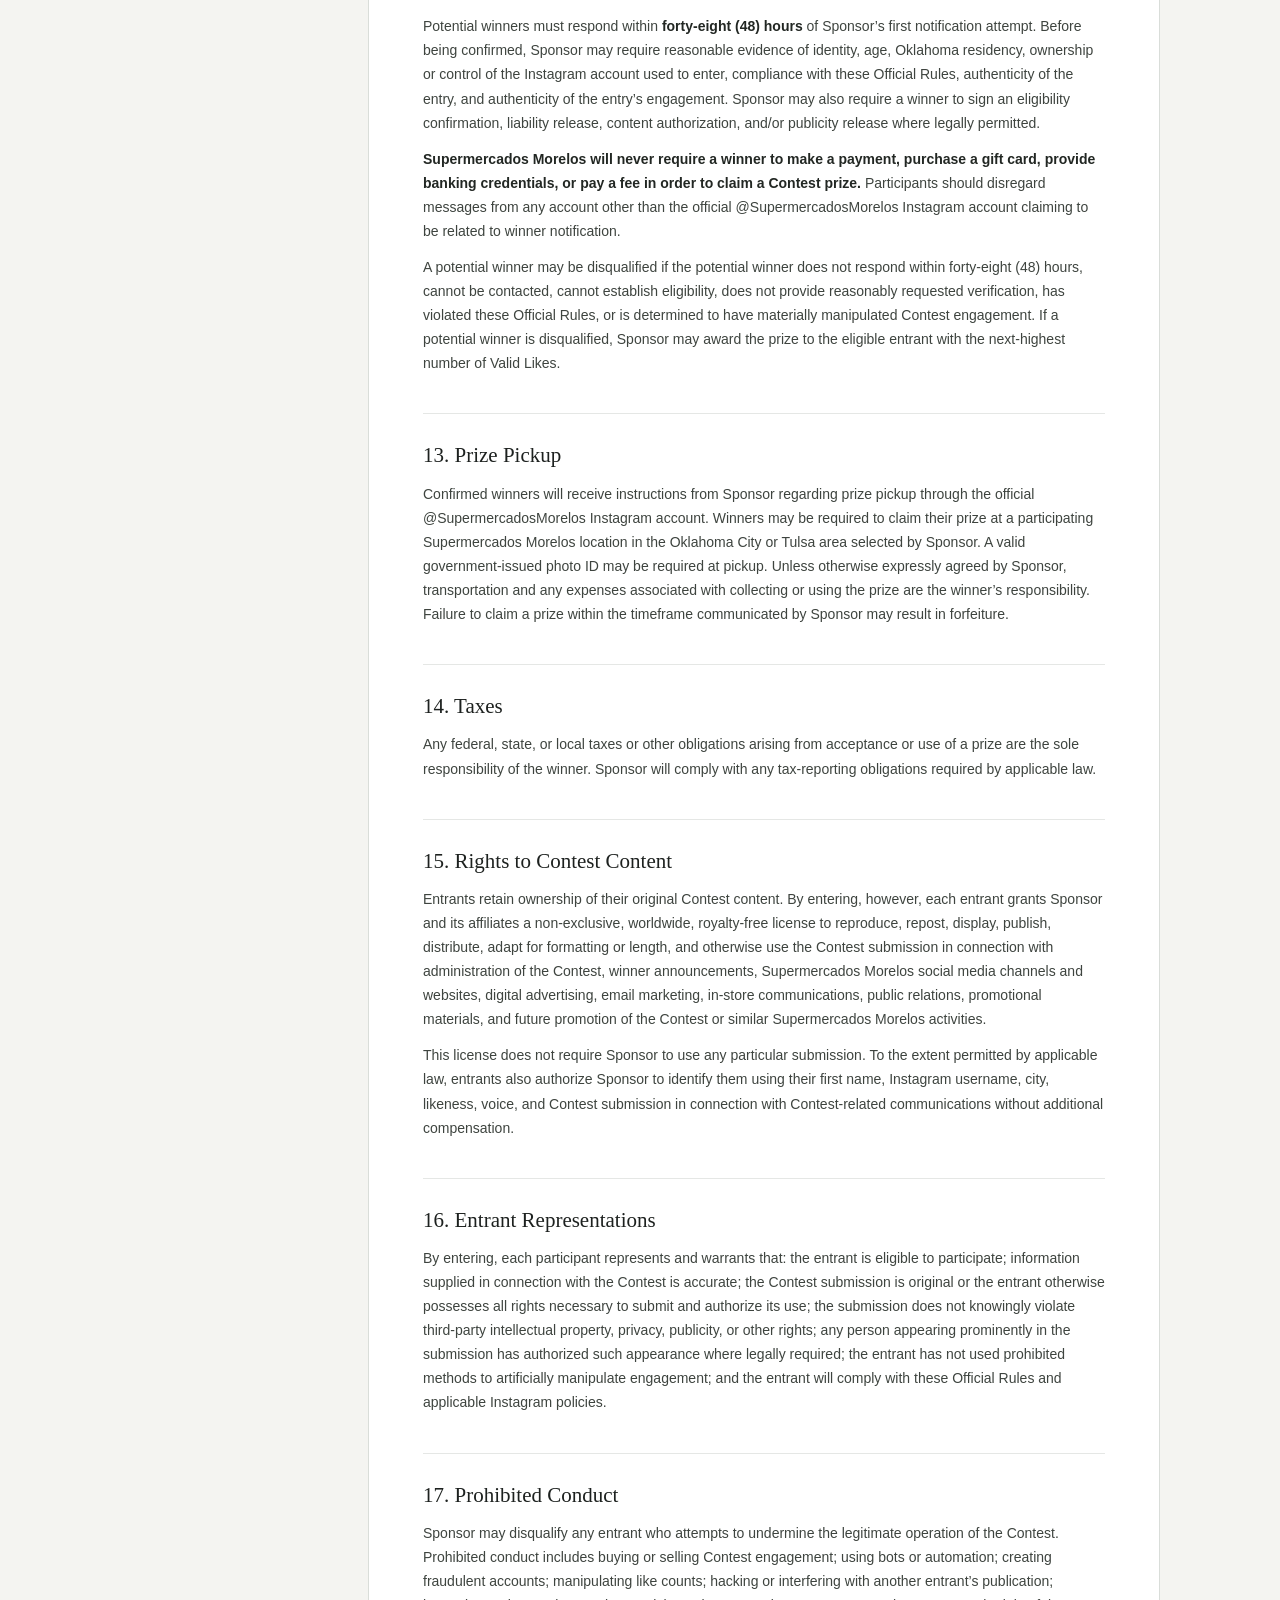
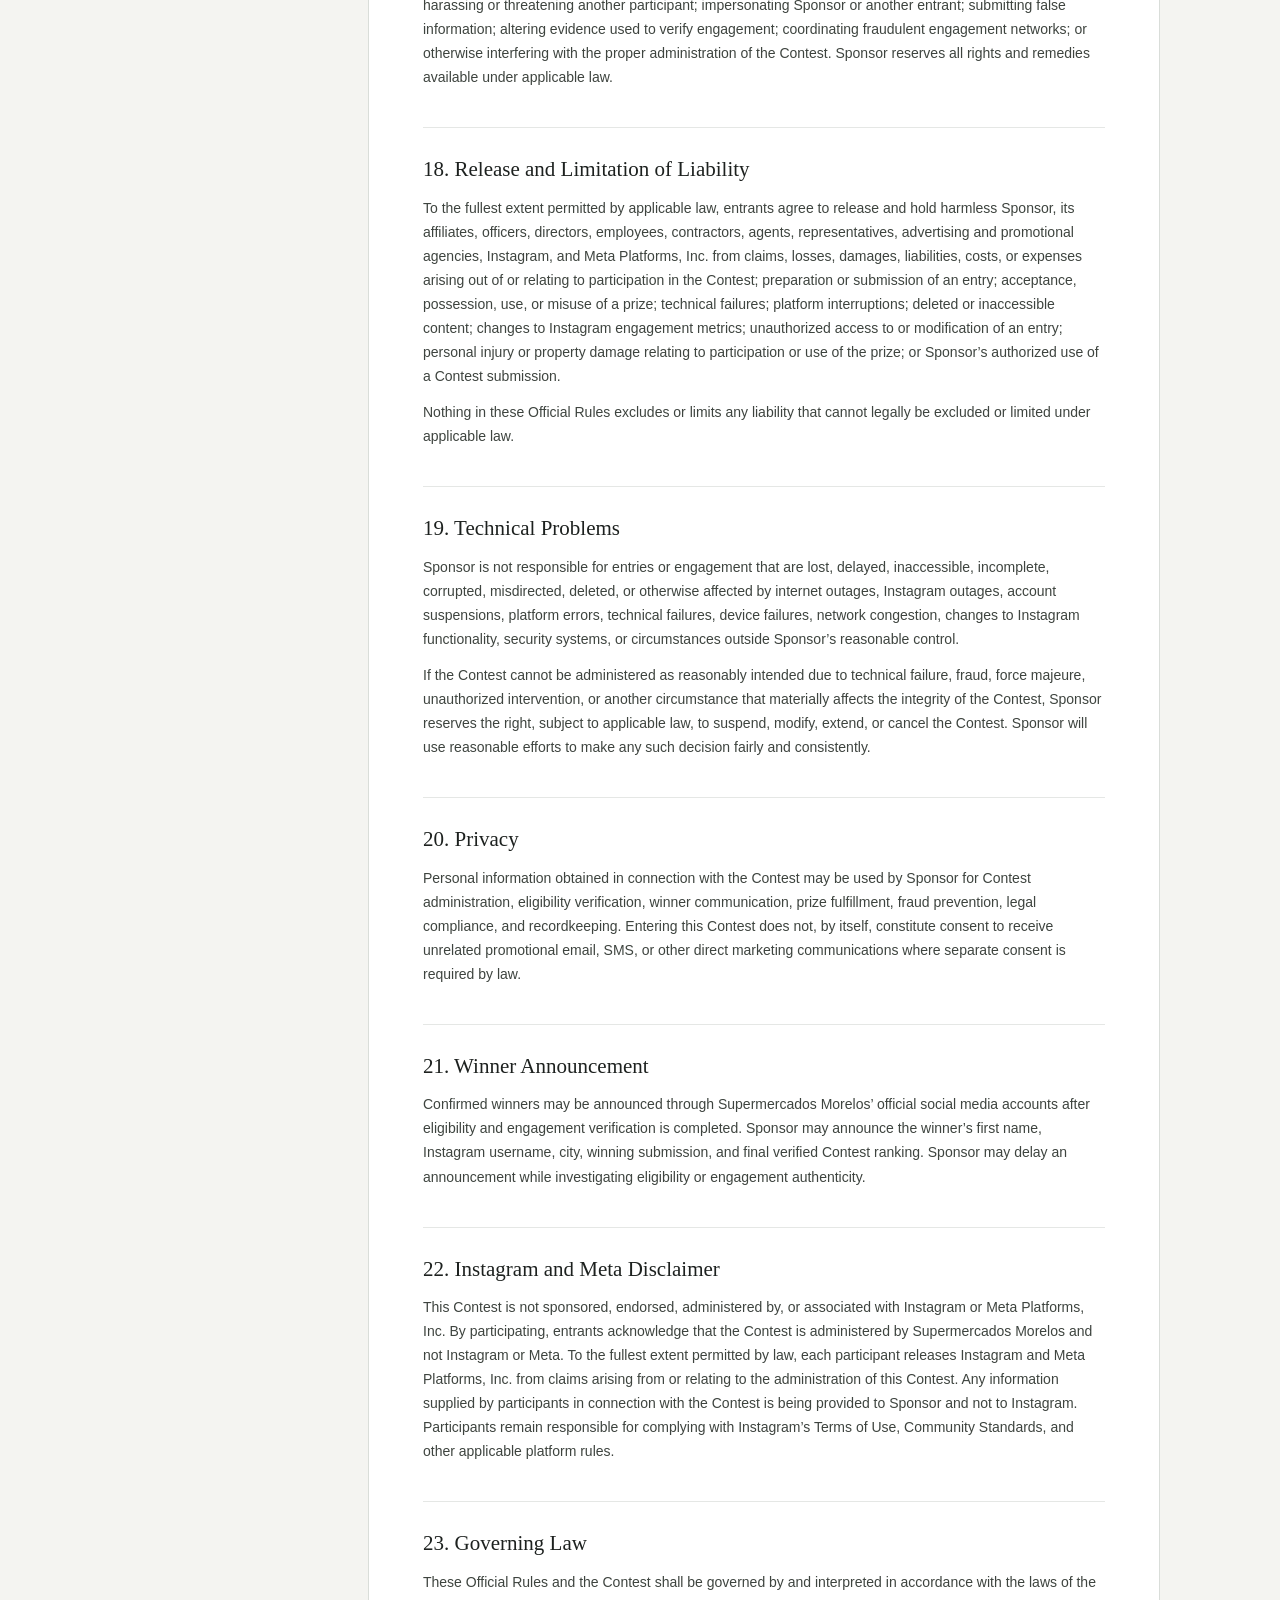
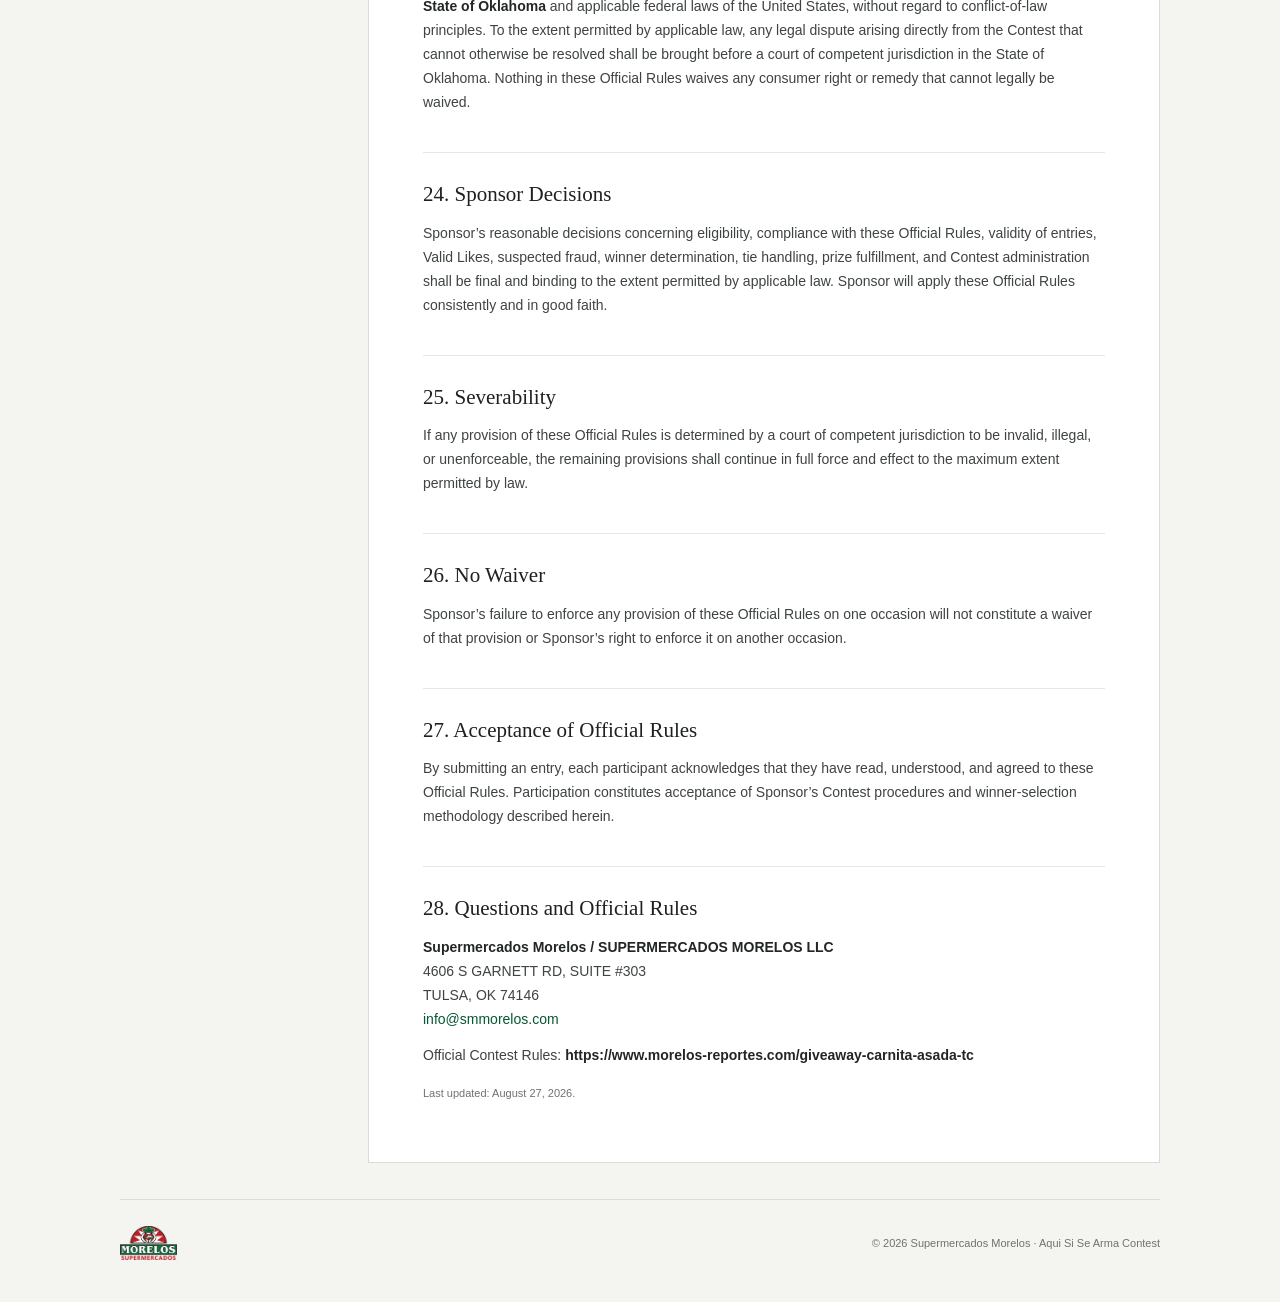
==== commit ba80b4f5: "Apply final Carnita Asada contest feedback" ====
--- a/morelos-reporte_online-mayo-julio-2026/giveaway-carnita-asada-tc/index.html
+++ b/morelos-reporte_online-mayo-julio-2026/giveaway-carnita-asada-tc/index.html
@@ -3,7 +3,7 @@
 <head>
   <meta charset="utf-8" />
   <meta name="viewport" content="width=device-width, initial-scale=1" />
-  <meta name="description" content="Official Rules for the Supermercados Morelos Aqui Si Se Arma Carne Asada Contest." />
+  <meta name="description" content="Official Rules for the Supermercados Morelos Aquí Sí Se Arma Carnita Asada Contest." />
   <title>Aqui Si Se Arma Contest - Official Rules | Supermercados Morelos</title>
   <link rel="icon" href="../assets/morelos-logo.png" type="image/png" />
   <style>
@@ -126,7 +126,7 @@
   <main id="top" class="shell">
     <section class="document-head">
       <div class="eyebrow">Supermercados Morelos · Official Contest Rules</div>
-      <h1>Aqui Si Se Arma Carne Asada Contest</h1>
+      <h1>Aquí Sí Se Arma Carnita Asada Contest</h1>
       <p class="subtitle">Official terms, eligibility requirements, winner-selection method, prize details and participation rules for the 2026 Supermercados Morelos Instagram contest.</p>
       <div class="meta">
         <span>At Least 3 Winners</span>
@@ -141,7 +141,7 @@
       <div class="summary-card"><span>Deadline</span><b>September 4, 2026</b></div>
       <div class="summary-card"><span>Official Cutoff</span><b>11:59:59 PM CT</b></div>
       <div class="summary-card"><span>Winner Method</span><b>Most Valid Likes</b></div>
-      <div class="summary-card"><span>Total Prize Value</span><b>Starting at $360 USD</b></div>
+      <div class="summary-card"><span>Prize per Winner</span><b>Approx. $120 USD</b></div>
     </section>
 
     <div class="notice"><b>Important:</b> Winners are not selected randomly. The three eligible original Instagram entries with the highest number of Valid Likes at the official cutoff will be designated potential winners, subject to verification. A qualifying tie may result in an additional winner and prize as described in Section 10.</div>
